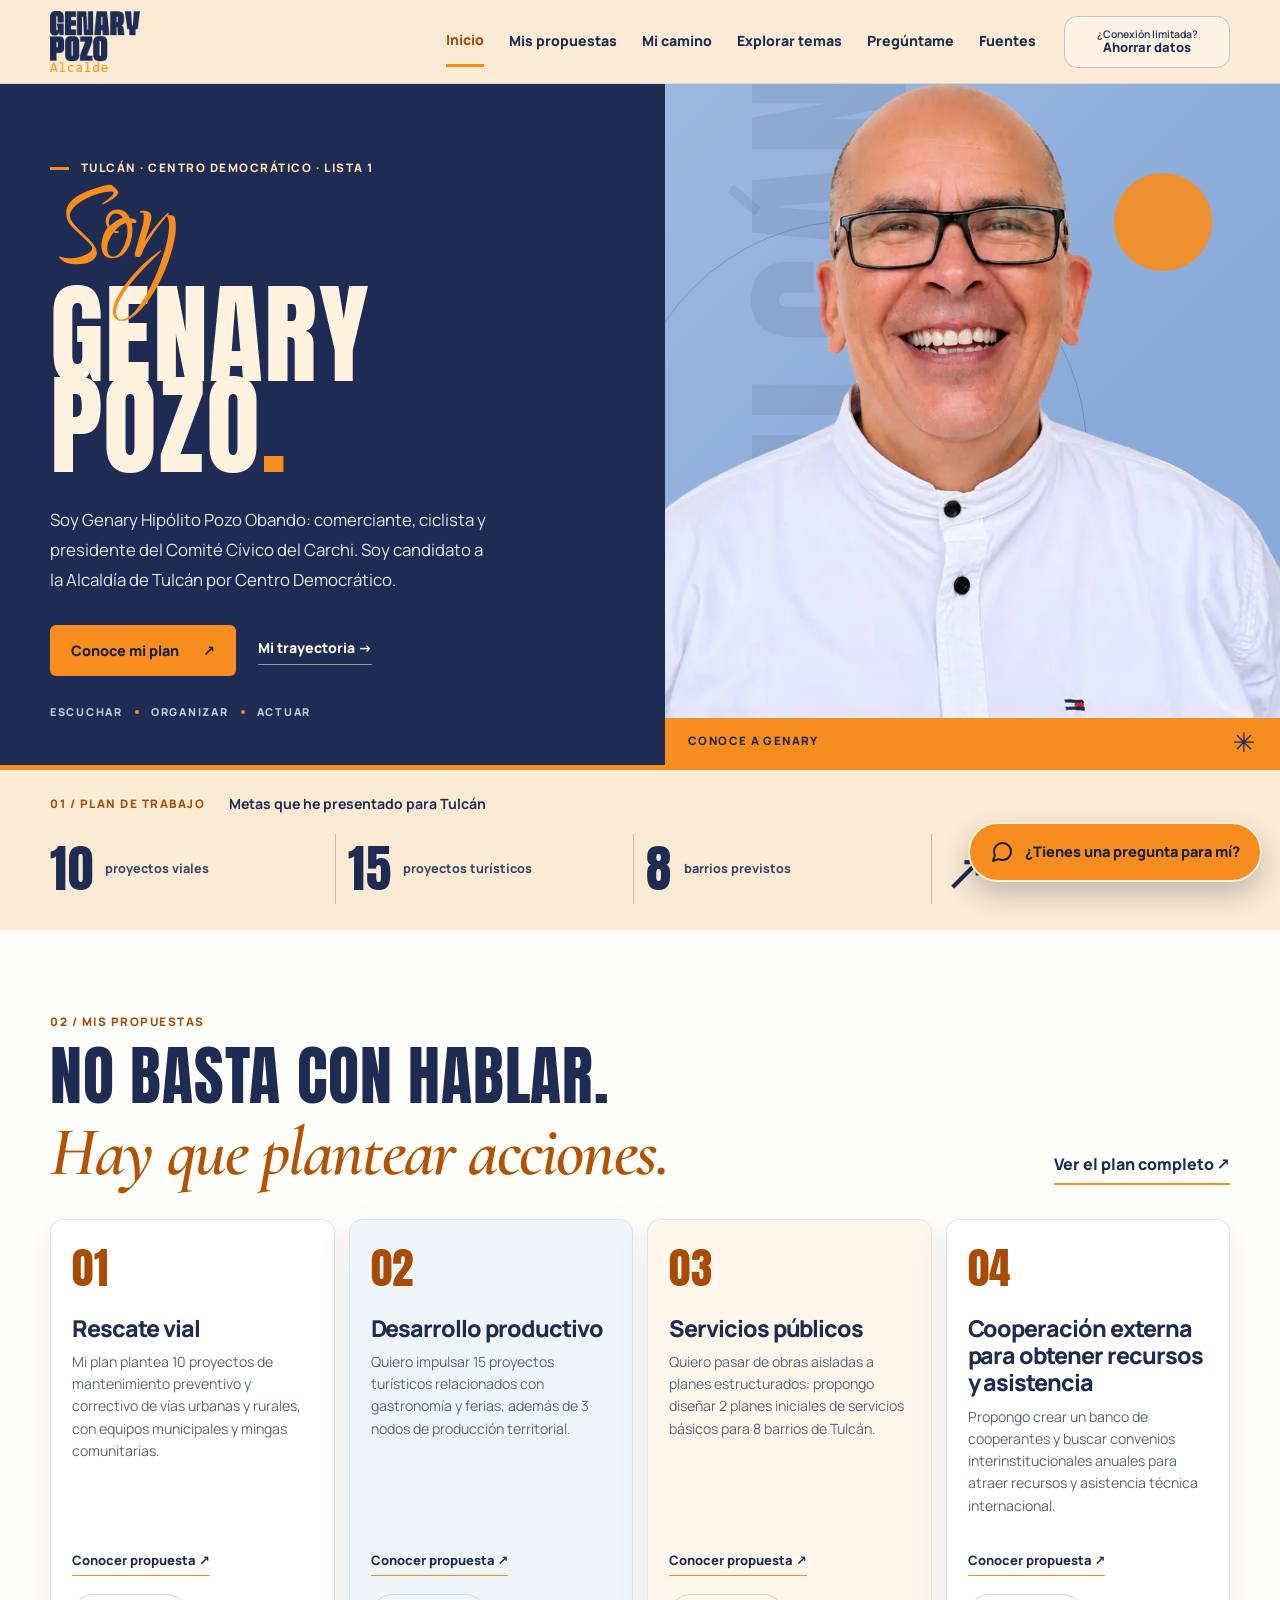
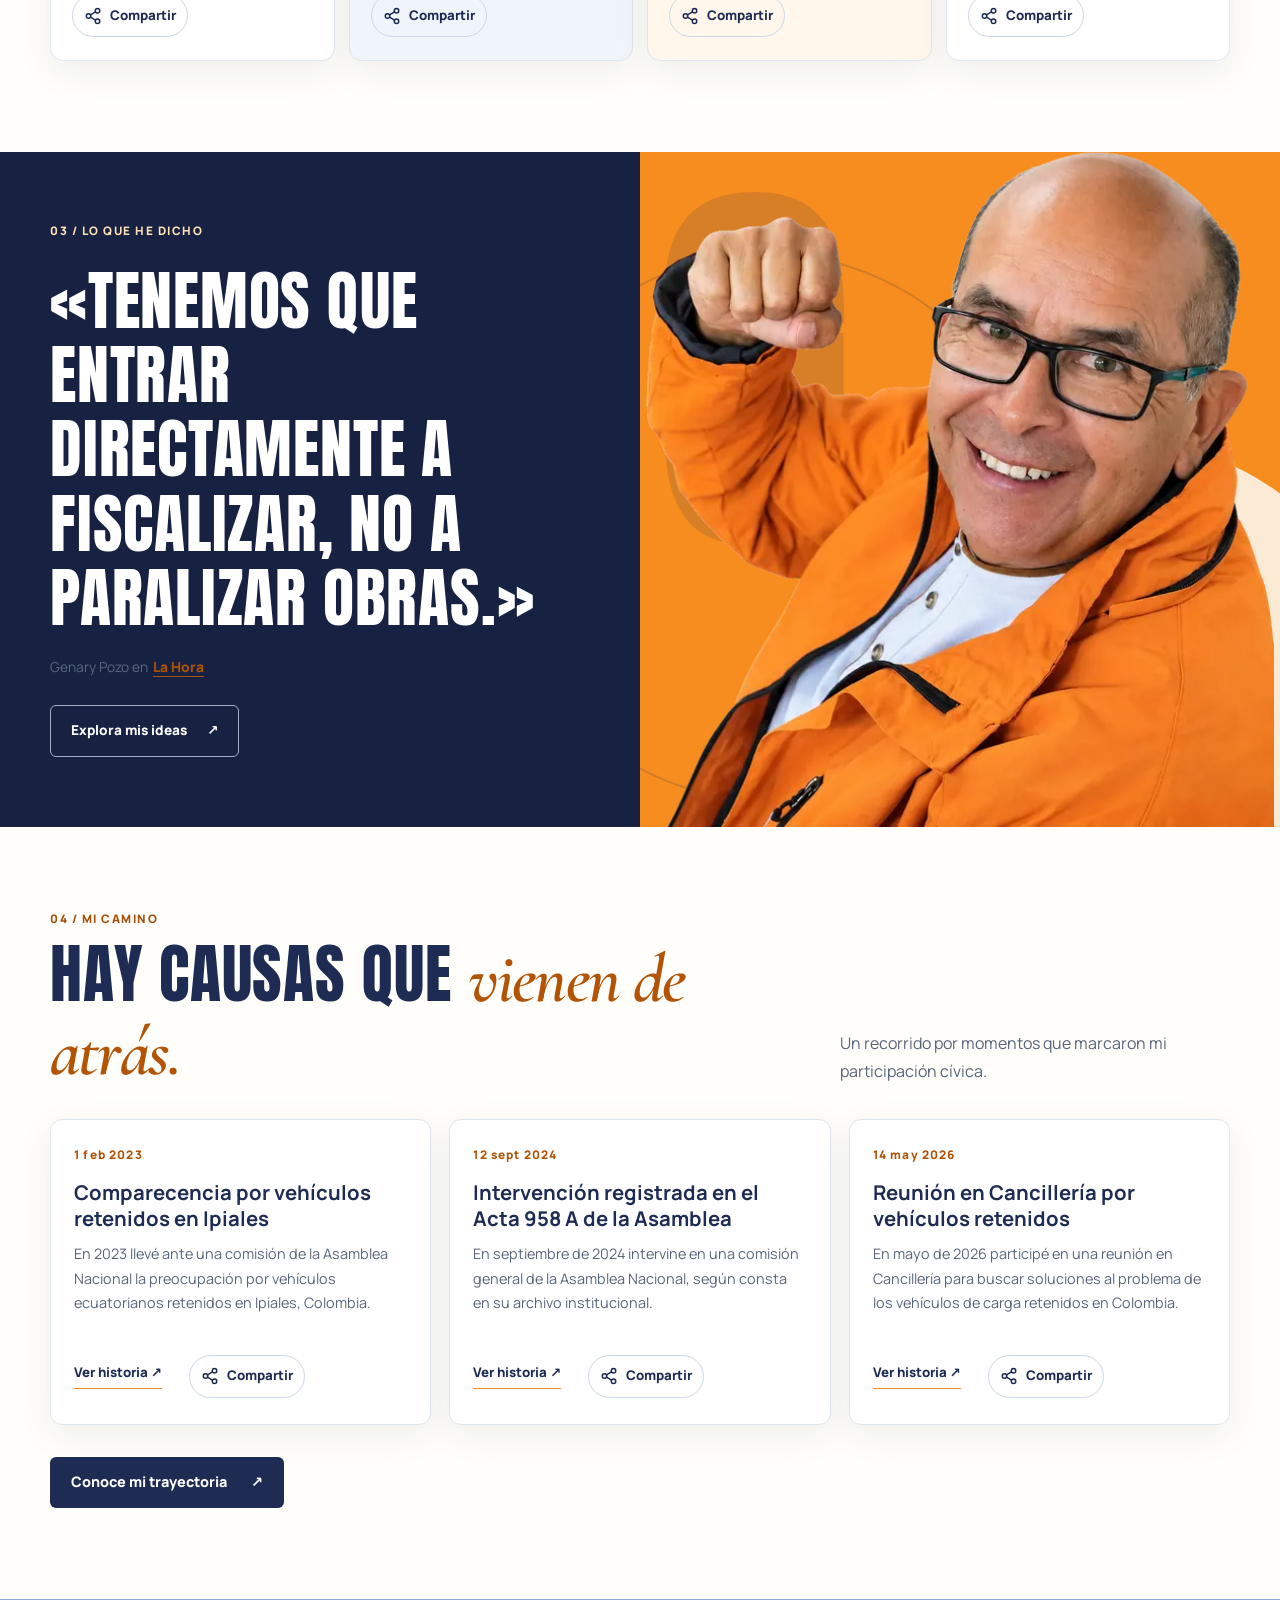
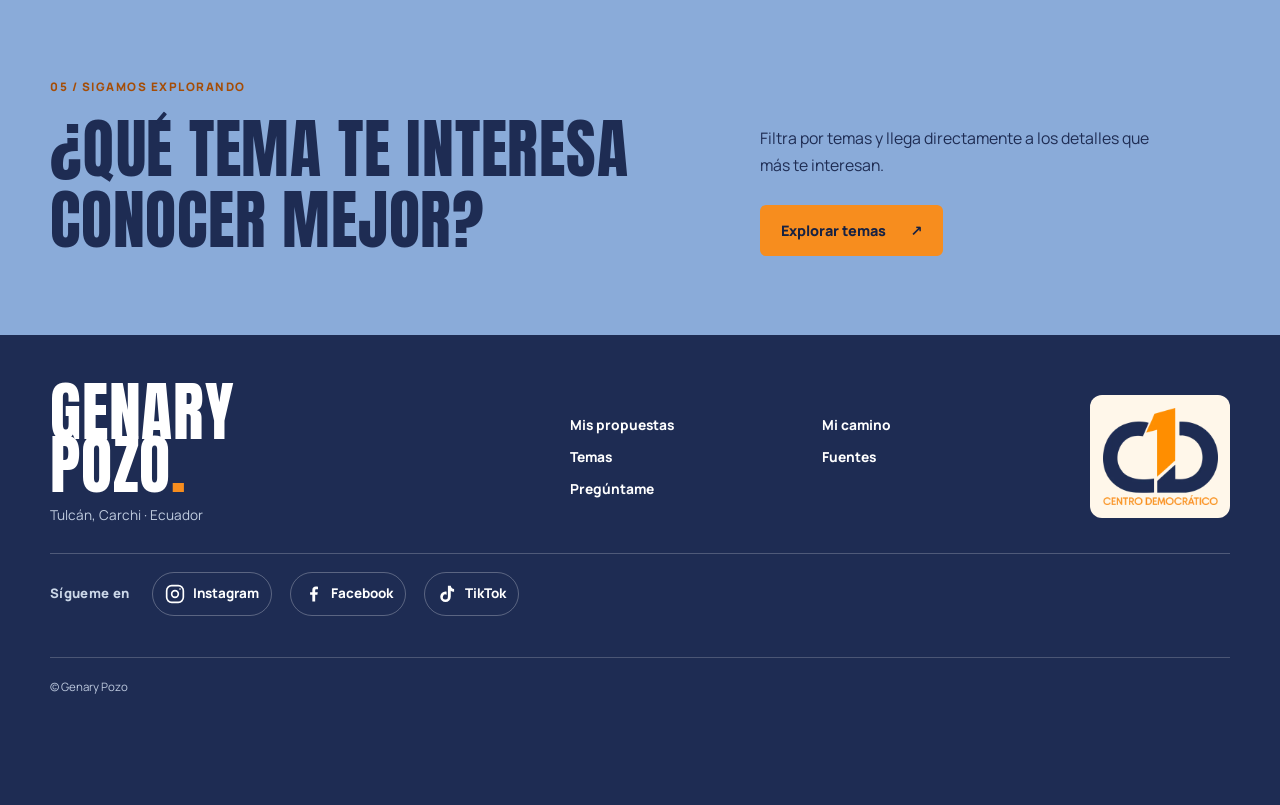
==== index.html @ 5c868f40 "Add files via upload" ====
<!DOCTYPE html>

<html lang="es-EC">
<head>
<meta charset="utf-8"/><meta content="width=device-width,initial-scale=1" name="viewport"/>
<meta content="#1e2c53" name="theme-color"/>
<meta content="Conoce a Genary Pozo: lo que propone para Tulcán, su trayectoria cívica y las fuentes de sus planteamientos." name="description"/>
<meta content="website" property="og:type"/><meta content="Genary Pozo | Tulcán" property="og:title"/><meta content="Conoce mis propuestas, mi camino y las causas que he defendido." property="og:description"/><meta content="assets/genary-hero.webp" property="og:image"/>
<link href="assets/favicon.png" rel="icon" type="image/png"/><link as="image" href="assets/genary-hero.webp" rel="preload" type="image/webp"/>
<link href="https://fonts.googleapis.com" rel="preconnect"/><link crossorigin="" href="https://fonts.gstatic.com" rel="preconnect"/>
<link href="https://fonts.googleapis.com/css2?family=Anton&amp;family=Cormorant+Garamond:ital,wght@0,500;0,600;1,500;1,600&amp;family=Manrope:wght@400;500;600;700;800&amp;family=Qwigley&amp;display=swap" rel="stylesheet"/>
<link href="styles.css" rel="stylesheet"/><script defer="" src="app.js"></script><title>Genary Pozo | Tulcán</title>
</head>
<body data-page="inicio">
<a class="skip" href="#contenido">Saltar al contenido</a>
<header class="site-header"><div class="container nav-row">
<a aria-label="Genary Pozo, ir al inicio" class="logo-link" href="index.html"><img alt="Genary Pozo Alcalde" height="66" src="assets/logo-alcalde.webp" width="95"/></a>
<button aria-controls="nav-links" aria-expanded="false" aria-label="Abrir menú" class="nav-toggle" id="nav-toggle" type="button"><span></span><span></span><span></span></button>
<nav aria-label="Menú principal" class="nav-links" id="nav-links"><a aria-current="page" class="active" href="index.html">Inicio</a><a href="propuestas.html">Mis propuestas</a><a href="trayectoria.html">Mi camino</a><a href="explorar.html">Explorar temas</a><a href="preguntas.html">Pregúntame</a><a href="fuentes.html">Fuentes</a></nav>
<div class="data-control"><button aria-pressed="false" class="data-toggle" id="data-toggle" title="Reducir imágenes decorativas" type="button"><span aria-hidden="true" class="data-icon">◉</span><span aria-hidden="true" class="data-hint">¿Conexión limitada?</span><span aria-hidden="true" class="data-label">Ahorrar datos</span></button></div>
</div></header>
<main id="contenido">
<section class="hero"><div class="container hero-layout">
<div class="hero-copy">
<div class="eyebrow light"><span aria-hidden="true" class="mark"></span> TULCÁN · CENTRO DEMOCRÁTICO · LISTA 1</div>
<h1><span class="h1-small">Soy</span><span class="h1-main">GENARY<br/><b>POZO<span class="dot">.</span></b></span></h1>
<p class="hero-intro" id="hero-intro"></p>
<div class="hero-actions"><a class="btn btn-orange" href="propuestas.html">Conoce mi plan <span aria-hidden="true">↗</span></a><a class="hero-second" href="trayectoria.html">Mi trayectoria <span aria-hidden="true">→</span></a></div>
<p class="hero-foot">Escuchar <i></i> Organizar <i></i> Actuar</p>
</div>
<div aria-label="Retrato de Genary Pozo" class="hero-art">
<span aria-hidden="true" class="back-word">TULCÁN</span><div aria-hidden="true" class="hero-sun"></div>
<img alt="Genary Pozo, sonriendo con camisa blanca" class="hero-person" fetchpriority="high" height="1130" src="assets/genary-hero.webp" width="820"/>
<div class="hero-art-bottom"><span>CONOCE A GENARY</span><span aria-hidden="true">✳</span></div>
</div>
</div></section>
<section class="numbers" id="metas"><div class="container"><div class="numbers-header"><span class="mini-index">01 / PLAN DE TRABAJO</span><p>Metas que he presentado para Tulcán</p></div><div class="number-list" id="number-list"></div></div></section>
<section class="home-section proposals-preview" id="plan"><div class="container"><div class="section-head"><div><p class="mini-index">02 / MIS PROPUESTAS</p><h2>No basta con hablar.<br/><span>Hay que plantear acciones.</span></h2></div><a class="text-link" href="propuestas.html">Ver el plan completo <span aria-hidden="true">↗</span></a></div><div class="featured-grid" id="featured-plan"></div></div></section>
<section class="quote-band"><div class="container quote-grid"><div><p class="mini-index light-index">03 / LO QUE HE DICHO</p><blockquote id="home-quote"> </blockquote><div class="source-compact" id="home-quote-source"></div><a class="outline-link" href="explorar.html">Explora mis ideas <span aria-hidden="true">↗</span></a></div><div class="quote-visual"><div class="quote-portrait"><img alt="Genary Pozo con chaqueta naranja" class="optional-img" data-src="assets/genary-cercano.webp" height="666" loading="lazy" width="620"/></div>
<div aria-hidden="true" class="profile-design quote-design">
<div class="profile-design-orbit"></div>
<p class="profile-design-kicker">TULCÁN · CARCHI</p>
<strong>GENARY<br/>POZO<span>.</span></strong>
<span class="profile-design-footer">ESCUCHAR · ORGANIZAR · ACTUAR</span>
</div>
<span aria-hidden="true" class="big-g">G.</span></div></div></section>
<section class="home-section road-section" id="mi-camino"><div class="container"><div class="section-head"><div><p class="mini-index">04 / MI CAMINO</p><h2>Hay causas que <span>vienen de atrás.</span></h2></div><p class="section-explainer">Un recorrido por momentos que marcaron mi participación cívica.</p></div><div class="moments" id="home-timeline"></div><a class="btn btn-navy" href="trayectoria.html">Conoce mi trayectoria <span aria-hidden="true">↗</span></a></div></section>
<section class="footer-invite"><div class="container footer-invite-layout"><div><p class="mini-index">05 / SIGAMOS EXPLORANDO</p><h2>¿Qué tema te interesa<br/>conocer mejor?</h2></div><div><p>Filtra por temas y llega directamente a los detalles que más te interesan.</p><a class="btn btn-orange" href="explorar.html">Explorar temas <span aria-hidden="true">↗</span></a></div></div></section>
</main>
<footer class="site-footer"><div class="container footer-main"><div class="footer-brand"><span>GENARY<br/>POZO<span class="dot">.</span></span><p>Tulcán, Carchi · Ecuador</p></div><div class="footer-nav"><a href="propuestas.html">Mis propuestas</a><a href="trayectoria.html">Mi camino</a><a href="explorar.html">Temas</a><a href="fuentes.html">Fuentes</a><a href="preguntas.html">Pregúntame</a></div><div class="footer-party"><img alt="Centro Democrático, lista 1" height="90" loading="lazy" src="assets/logo-centro-democratico.webp" width="115"/></div><div aria-label="Redes sociales de Genary Pozo" class="footer-socials">
<span class="footer-social-label">Sígueme en</span>
<a aria-label="Instagram de Genary Pozo (abre en otra pestaña)" href="https://www.instagram.com/genarypozo/" rel="noopener noreferrer" target="_blank"><svg aria-hidden="true" fill="none" height="20" stroke="currentColor" stroke-linecap="round" stroke-linejoin="round" stroke-width="2" viewbox="0 0 24 24" width="20"><rect height="20" rx="6" width="20" x="2" y="2"></rect><circle cx="12" cy="12" r="4"></circle><circle cx="18" cy="6" fill="currentColor" r="1" stroke="none"></circle></svg><span>Instagram</span></a>
<a aria-label="Facebook de Genary Pozo (abre en otra pestaña)" href="https://www.facebook.com/profile.php?id=100063680343595" rel="noopener noreferrer" target="_blank"><svg aria-hidden="true" fill="currentColor" height="20" viewbox="0 0 24 24" width="20"><path d="M14.6 21v-8h2.7l.4-3.2h-3.1V7.7c0-.9.2-1.5 1.6-1.5H18V3.3C17.7 3.2 16.6 3 15.4 3 12.8 3 11.2 4.5 11.2 7.2v2.6H8.5V13h2.7v8h3.4Z"></path></svg><span>Facebook</span></a>
<a aria-label="TikTok de Genary Pozo (abre en otra pestaña)" href="https://www.tiktok.com/@genarypozobando" rel="noopener noreferrer" target="_blank"><svg aria-hidden="true" fill="currentColor" height="20" viewbox="0 0 24 24" width="20"><path d="M16.5 2c.3 2.3 1.8 3.7 4 3.9v3.5c-1.6 0-3-.4-4-1.3v7.2a6.3 6.3 0 1 1-6.3-6.3c.4 0 .9.1 1.3.2v3.7a3 3 0 1 0 1.6 2.6V2h3.4Z"></path></svg><span>TikTok</span></a>
</div></div><div class="container footer-bottom"><span>© Genary Pozo</span></div></footer>
<noscript><p class="noscript">Activa JavaScript para consultar las propuestas, trayectoria y referencias desde los datos públicos.</p></noscript>
<a aria-label="¿Tienes una pregunta para mí? Ir a Pregúntame" class="ask-float" href="preguntas.html"><svg aria-hidden="true" fill="none" height="24" stroke="currentColor" stroke-linecap="round" stroke-linejoin="round" stroke-width="2" viewbox="0 0 24 24" width="24"><path d="M21 11.5a8.4 8.4 0 0 1-.9 3.8A8.5 8.5 0 0 1 12.5 20a8.4 8.4 0 0 1-3.8-.9L3 21l1.9-5.7a8.4 8.4 0 0 1-.9-3.8A8.5 8.5 0 0 1 12.5 3h.5A8.5 8.5 0 0 1 21 11v.5Z"></path></svg><span>¿Tienes una pregunta para mí?</span></a></body></html>
---- styles.css ----
:root{--navy:#1e2c53;--navy-deep:#172243;--navy-mid:#31436d;--blue:#8aabd9;--orange:#f78d1e;--cream:#fcebd4;--paper:#fffefa;--muted:#586579;--line:#dfe5ee;--focus:#b45a00;--shadow:0 10px 35px rgba(24,37,73,.075);--max:1180px;--display:Impact,'Arial Black','Helvetica Neue',sans-serif;--body:system-ui,-apple-system,BlinkMacSystemFont,'Segoe UI',sans-serif}
*{box-sizing:border-box}html{scroll-behavior:smooth;scroll-padding-top:84px}body{margin:0;background:var(--paper);color:var(--navy);font:400 16px/1.6 var(--body)}img{display:block;max-width:100%}a{color:inherit}button,input,select{font:inherit}button{cursor:pointer}:focus-visible{outline:3px solid var(--orange);outline-offset:3px}[hidden]{display:none!important}.container{width:min(var(--max),calc(100% - 44px));margin:auto}.skip{position:fixed;z-index:99;top:-90px;left:12px;background:white;color:var(--navy);padding:12px 18px;border-radius:10px}.skip:focus{top:10px}.site-header{position:sticky;top:0;z-index:30;background:var(--cream);border-bottom:1px solid rgba(30,44,83,.12)}.nav-row{min-height:83px;display:flex;align-items:center;gap:28px}.logo-link{display:block;flex-shrink:0}.logo-link img{width:90px;height:auto}.nav-links{display:flex;align-items:center;gap:25px;margin-left:auto}.nav-links a{font-size:.88rem;font-weight:800;text-decoration:none;padding:13px 0;transition:color .2s}.nav-links a:hover,.nav-links .active{color:#a44a05}.nav-links .active{border-bottom:3px solid var(--orange)}.data-toggle{border:1px solid #bdc6d4;color:var(--navy);border-radius:26px;background:rgba(255,255,255,.35);white-space:nowrap;padding:11px 14px;font-size:.79rem;font-weight:750}.data-toggle[aria-pressed=true]{background:var(--navy);color:white}.data-icon{font-size:1.1rem;margin-right:2px}.nav-toggle{display:none;border:1px solid #b8c0cf;background:#fff7ec;color:var(--navy);width:46px;height:46px;border-radius:9px;flex-shrink:0;align-items:center;justify-content:center;flex-direction:column;gap:5px}.nav-toggle span{width:21px;height:2px;border-radius:3px;background:var(--navy)}
.eyebrow,.mini-index{font-weight:850;font-size:.73rem;letter-spacing:.13em;text-transform:uppercase;margin:0}.mini-index{color:#a54d06}.light,.light-index{color:#ffe1b6}.mark{display:inline-block;width:19px;height:3px;background:var(--orange);vertical-align:middle;margin-right:8px}.hero{background:var(--navy);color:white;overflow:hidden;border-bottom:5px solid var(--orange)}.hero-layout{display:grid;grid-template-columns:minmax(0,1.05fr) minmax(0,.95fr);gap:0;min-height:612px}.hero-copy{padding:89px 28px 55px 0;display:flex;align-items:flex-start;flex-direction:column}.hero h1{margin:25px 0 18px;line-height:.87;letter-spacing:-.053em}.h1-small{display:block;font:italic 400 clamp(2.3rem,4vw,3.6rem)/1.2 Georgia,serif;letter-spacing:-.055em;margin-bottom:8px}.h1-main{display:block;font:900 clamp(5.4rem,8.2vw,8.2rem)/.83 var(--display);letter-spacing:-.035em;color:#fff3df}.h1-main b{font-weight:900}.dot{color:var(--orange)}.hero-intro{max-width:440px;margin:15px 0 0;color:#e1e8f2;font-size:1.05rem;line-height:1.78}.hero-actions{display:flex;align-items:center;flex-wrap:wrap;gap:22px;margin-top:31px}.btn{min-height:51px;padding:12px 21px;display:inline-flex;align-items:center;justify-content:center;gap:24px;text-decoration:none;font-weight:850;border:0;border-radius:6px;font-size:.9rem;line-height:1.25}.btn-orange{background:var(--orange);color:#172243}.btn-orange:hover{background:#ffab52}.btn-navy{background:var(--navy);color:white}.btn-navy:hover{background:#304471}.hero-second{text-decoration:none;font-weight:800;color:#fff;font-size:.88rem;border-bottom:1px solid rgba(255,255,255,.5);padding-bottom:5px}.hero-second:hover{color:#ffd6a2}.hero-foot{display:flex;align-items:center;gap:12px;margin:auto 0 0;color:#c0cde0;text-transform:uppercase;letter-spacing:.16em;font-size:.68rem;font-weight:800;padding-top:27px}.hero-foot i{width:4px;height:4px;background:var(--orange);border-radius:50%}.hero-art{position:relative;overflow:hidden;min-width:0;background:var(--blue);align-self:stretch;margin-right:calc((min(var(--max),100vw - 44px) - 100vw)/2);max-height:760px}.hero-art:before{content:'';position:absolute;inset:0;background:radial-gradient(circle at 70% 80%,#fcebd4 0 26%,transparent 26.15%),linear-gradient(135deg,rgba(255,255,255,.16),transparent 60%)}.hero-art:after{content:'';position:absolute;left:-40px;top:20%;height:460px;width:460px;border-radius:50%;border:1px solid rgba(30,44,83,.22)}.hero-sun{position:absolute;width:98px;height:98px;border-radius:50%;background:var(--orange);right:11%;top:13%;opacity:.9}.back-word{position:absolute;z-index:1;font:900 clamp(8rem,14vw,14rem)/.9 var(--display);letter-spacing:-.08em;color:rgba(30,44,83,.09);top:36%;left:1%;transform:rotate(-90deg);transform-origin:30% 50%}.hero-person{position:absolute;z-index:2;width:100%;height:auto;max-width:none;top:0;left:0;right:0;object-fit:contain;object-position:top center}.hero-art-bottom{position:absolute;z-index:3;bottom:0;left:0;right:0;background:var(--orange);height:47px;display:flex;align-items:center;justify-content:space-between;color:var(--navy);padding:0 23px;font-size:.72rem;letter-spacing:.12em;font-weight:850}.hero-art-bottom span:last-child{font-size:1.7rem}.numbers{padding:23px 0 26px;background:var(--cream)}.numbers-header{display:flex;align-items:center;gap:24px;margin-bottom:19px}.numbers-header p{margin:0;font-weight:700;font-size:.88rem}.number-list{display:grid;grid-template-columns:repeat(4,minmax(0,1fr));gap:12px}.number-item{display:flex;align-items:center;gap:12px;border-right:1px solid #c8bbab;padding:5px 14px 5px 0;min-width:0}.number-item:last-child{border-right:0}.number-item strong{display:block;font:900 clamp(2.3rem,4vw,3.5rem)/1 var(--display);color:var(--navy)}.number-item span{font-size:.79rem;line-height:1.3;font-weight:750;color:#344467;max-width:130px}.home-section{padding:83px 0 91px}.section-head{display:flex;align-items:end;justify-content:space-between;gap:24px;margin-bottom:34px}.section-head h2{margin:10px 0 0;font:900 clamp(2.7rem,5vw,4.2rem)/1.04 var(--display);letter-spacing:-.025em}.section-head h2 > span:not(.ferron-word),.footer-invite h2 > span:not(.ferron-word){color:#b25306}.text-link{font-weight:850;text-decoration:none;border-bottom:2px solid var(--orange);white-space:nowrap;padding-bottom:6px}.text-link:hover{color:#a54d06}.section-explainer{max-width:390px;margin:0;line-height:1.75;color:var(--muted)}.featured-grid{display:grid;grid-template-columns:repeat(4,minmax(0,1fr));gap:14px}.featured-card{display:flex;flex-direction:column;align-items:flex-start;background:white;border:1px solid var(--line);border-radius:13px;padding:23px 21px;min-height:310px;box-shadow:var(--shadow)}.featured-card:nth-child(2){background:#f0f5fc}.featured-card:nth-child(3){background:#fff7eb}.featured-card .number{font:900 2.7rem/1 var(--display);letter-spacing:-.05em;color:var(--orange)}.featured-card h3{font:900 1.45rem/1.18 var(--body);letter-spacing:-.045em;margin:21px 0 9px}.featured-card p{margin:0 0 15px;font-size:.88rem;line-height:1.58;color:var(--muted)}.featured-card a{font-weight:850;text-decoration:none;margin-top:auto;border-bottom:1px solid var(--orange);font-size:.81rem;padding-bottom:4px}.featured-card a:hover{color:#b25306}.quote-band{background:var(--navy-deep);color:white;overflow:hidden}.quote-grid{display:grid;grid-template-columns:1fr 1fr;gap:0;min-height:540px}.quote-grid>div:first-child{padding:70px 48px 70px 0}.quote-band blockquote{font:900 clamp(2.5rem,5vw,4.7rem)/1.06 var(--display);letter-spacing:-.02em;margin:23px 0 21px;max-width:650px}.source-compact{color:#bfcbe0;font-size:.85rem}.source-compact a{color:var(--orange);font-weight:850;text-underline-offset:4px}.outline-link{display:inline-flex;gap:20px;text-decoration:none;border:1px solid #a3afc6;color:white;font-weight:850;padding:14px 20px;margin-top:27px;border-radius:6px;font-size:.85rem}.outline-link:hover{background:#2a3a64}.quote-visual{background:var(--orange);position:relative;margin-right:calc((min(var(--max),100vw - 44px) - 100vw)/2);overflow:hidden;min-height:520px}.quote-portrait{position:absolute;bottom:0;left:0;right:0;height:100%;z-index:2;display:flex;align-items:flex-end;justify-content:center}.quote-portrait img{width:100%;height:auto;max-height:100%;object-fit:contain;object-position:bottom center;position:relative;z-index:2}.big-g{position:absolute;top:-160px;left:-30px;font:900 33rem/1 var(--display);color:#ffc679;opacity:.65;pointer-events:none}.road-section{background:var(--paper)}.moments{display:grid;grid-template-columns:repeat(3,minmax(0,1fr));gap:18px;margin-bottom:32px}.moment{padding:26px 23px;border-radius:12px;border:1px solid var(--line);background:white;box-shadow:var(--shadow);display:flex;flex-direction:column}.moment .date{color:#b05206;font-weight:900;letter-spacing:.1em;font-size:.74rem}.moment h3{font-size:1.27rem;line-height:1.27;margin:16px 0 10px}.moment p{font-size:.9rem;color:var(--muted);line-height:1.7;margin:0 0 20px}.moment a{margin-top:auto;font-size:.83rem;text-decoration:none;font-weight:850;border-bottom:1px solid var(--orange);width:max-content}.footer-invite{background:var(--blue);padding:79px 0}.footer-invite-layout{display:grid;grid-template-columns:1.15fr .85fr;align-items:end;gap:75px}.footer-invite h2{font:900 clamp(2.8rem,5vw,4.1rem)/1.02 var(--display);letter-spacing:-.025em;margin:18px 0 0}.footer-invite-layout>div:last-child p{font-size:.99rem;line-height:1.7;max-width:410px;margin:0 0 26px}.site-footer{background:var(--navy);color:white;padding:51px 0 20px}.footer-main{display:grid;grid-template-columns:1fr 1fr 140px;gap:26px;align-items:center;padding-bottom:35px}.footer-brand>span{font:900 clamp(3rem,5vw,4.8rem)/.84 var(--display);letter-spacing:-.055em;display:block}.footer-brand p{margin:14px 0 0;color:#c1cde0;font-size:.85rem}.footer-nav{display:grid;grid-template-columns:repeat(2,minmax(100px,1fr));gap:10px}.footer-nav a{color:#fff;text-decoration:none;font-weight:750;font-size:.86rem}.footer-nav a:hover{color:var(--orange)}.footer-party img{width:115px;height:auto;object-fit:contain}.footer-bottom{border-top:1px solid rgba(255,255,255,.2);display:flex;justify-content:space-between;gap:25px;padding-top:20px;color:#bdc9de;font-size:.72rem;line-height:1.5}.footer-bottom span:last-child{max-width:500px}.noscript{margin:0;padding:15px;background:var(--cream);text-align:center}
/* Interior */
.page-hero{background:var(--navy);color:white;overflow:hidden}.page-hero-orange{background:linear-gradient(120deg,#243864 0%,var(--navy) 65%,#304b83 100%)}.page-hero-layout{min-height:335px;display:grid;grid-template-columns:1fr 270px;align-items:center;gap:45px;padding:59px 0}.page-hero h1,.path-hero h1{font:900 clamp(3.4rem,6.5vw,6rem)/.98 var(--display);letter-spacing:-.03em;margin:16px 0 16px}.page-hero h1 > em,.path-hero h1 > em{font-style:normal;color:var(--orange)}.page-hero p:not(.mini-index){font-size:1rem;line-height:1.7;max-width:720px;color:#dae5f5;margin:0}.page-hero-ornament{font:900 12rem/.8 var(--display);color:var(--orange);opacity:.8;text-align:center;letter-spacing:-.1em}.page-hero-ornament span{display:block;font:850 .95rem var(--body);letter-spacing:.18em;color:#fff;text-transform:uppercase;margin-top:10px}.page-section{padding:74px 0 85px}.tinted-section{background:#eff3fa}.all-plan{display:grid;grid-template-columns:repeat(2,minmax(0,1fr));gap:20px}.plan-card{border:1px solid var(--line);border-radius:15px;background:#fff;overflow:hidden;box-shadow:var(--shadow)}.plan-card-head{display:flex;align-items:center;justify-content:space-between;gap:15px;padding:23px 25px 13px}.plan-index{font:900 3.5rem/.9 var(--display);color:var(--orange)}.plan-meta{background:var(--cream);border-radius:30px;padding:8px 12px;font-weight:850;font-size:.74rem;line-height:1.2}.plan-card-body{padding:0 25px 23px}.plan-card h3{font-size:1.53rem;line-height:1.22;letter-spacing:-.025em;margin:5px 0 11px}.plan-card p{margin:0 0 20px;line-height:1.7;color:var(--muted)}.plan-card a,.small-card a{font-weight:850;text-decoration:none;border-bottom:1px solid var(--orange);padding-bottom:4px;font-size:.87rem}.principles-grid{display:grid;grid-template-columns:repeat(3,minmax(0,1fr));gap:16px}.principle-card{background:white;border:1px solid var(--line);padding:27px;border-radius:15px}.principle-card .squiggle{display:grid;place-items:center;width:40px;height:40px;border:2px solid var(--orange);border-radius:50%;color:#a84d06;font-size:1.2rem}.principle-card h3{font-size:1.3rem;line-height:1.2;margin:19px 0 10px}.principle-card p{margin:0;color:var(--muted);line-height:1.7;font-size:.92rem}.more-cards{display:grid;grid-template-columns:repeat(3,minmax(0,1fr));gap:16px}.small-card{padding:24px;border-radius:13px;border:1px solid var(--line);background:white;display:flex;flex-direction:column;gap:13px}.small-card h3{font-size:1.3rem;line-height:1.25;margin:0}.small-card p{margin:0 0 6px;color:var(--muted);font-size:.9rem;line-height:1.7}.small-card a{margin-top:auto;align-self:flex-start}.original-section{background:var(--cream)}.original-layout{display:grid;grid-template-columns:1fr 300px;align-items:center;gap:80px}.original-layout h2{font:900 clamp(2.8rem,5vw,4rem)/1.03 var(--display);letter-spacing:-.025em;margin:14px 0}.original-layout h2 span{color:#b25306}.original-layout p:not(.mini-index){max-width:520px;color:#324164;margin:0 0 24px;line-height:1.75}.poster-preview{width:100%;height:auto;max-height:490px;object-fit:contain;object-position:top;border-radius:8px;box-shadow:0 10px 30px rgba(30,44,83,.22);background:#fff}.path-hero{background:var(--navy);color:white;overflow:hidden}.path-hero-grid{display:grid;grid-template-columns:1.1fr .9fr;gap:50px;align-items:center;min-height:500px}.path-hero h1{font-size:clamp(3.3rem,6.1vw,5.7rem)}.path-hero p:not(.mini-index){color:#dce4f2;max-width:490px;line-height:1.8}.profile-photo-box{background:#f3f6fa;align-self:stretch;position:relative;display:flex;align-items:end;justify-content:center;overflow:hidden}.profile-photo-box img{width:100%;height:auto;max-height:500px;object-fit:contain;object-position:center bottom}.full-timeline{position:relative;display:grid;gap:16px;padding-left:32px}.full-timeline:before{content:'';position:absolute;left:8px;top:20px;bottom:20px;background:var(--blue);width:3px}.timeline-card{position:relative;padding:23px 26px;background:white;border:1px solid var(--line);border-radius:14px;box-shadow:var(--shadow)}.timeline-card:before{content:'';position:absolute;left:-31px;top:28px;height:13px;width:13px;background:var(--orange);border:3px solid white;box-shadow:0 0 0 2px var(--orange);border-radius:50%}.timeline-card time{color:#a34a04;font-weight:900;font-size:.78rem;text-transform:uppercase;letter-spacing:.1em}.timeline-card h3{font-size:1.3rem;margin:9px 0}.timeline-card p{color:var(--muted);line-height:1.75;margin:0 0 12px}.timeline-card a{font-weight:850;font-size:.87rem;text-decoration:none;border-bottom:1px solid var(--orange)}.cause-grid{display:grid;grid-template-columns:repeat(3,minmax(0,1fr));gap:16px}.cause-card{background:white;border:1px solid var(--line);border-radius:14px;padding:24px}.cause-card h3{margin:0 0 12px;font-size:1.3rem}.cause-card p{margin:0 0 18px;color:var(--muted);font-size:.9rem;line-height:1.7}.cause-card a{font-size:.85rem;font-weight:850;text-decoration:none;border-bottom:1px solid var(--orange)}.filter-panel{padding:24px;background:#fff;border:1px solid var(--line);box-shadow:var(--shadow);display:grid;grid-template-columns:1fr 225px;gap:21px;border-radius:15px}.search-label,.kind-label{display:grid;gap:7px}.search-label span,.kind-label span,.topic-block>span{font-weight:850;font-size:.8rem;letter-spacing:.06em}.search-label input,.kind-label select{width:100%;min-height:51px;border:1px solid #b8c3d4;border-radius:8px;background:#fbfdff;color:var(--navy);padding:10px 14px}.topic-block{grid-column:1/-1}.chips{display:flex;gap:8px;flex-wrap:wrap;margin-top:11px}.chip{padding:9px 13px;background:#eff3fa;color:var(--navy);border:1px solid #dbe4f0;border-radius:30px;font-weight:800;font-size:.78rem}.chip[aria-pressed=true]{background:var(--navy);color:white;border-color:var(--navy)}.results-info{font-weight:800;color:#596982;font-size:.84rem;margin:26px 0 16px}.explore-results{display:grid;grid-template-columns:repeat(3,minmax(0,1fr));gap:16px}.result-card{background:#fff;border-radius:14px;border:1px solid var(--line);padding:22px;box-shadow:var(--shadow);display:flex;flex-direction:column}.pill{display:inline-block;background:#fff0d9;color:#8c4409;border-radius:30px;padding:4px 10px;font-weight:850;font-size:.72rem}.result-card h2{font-size:1.24rem;line-height:1.27;margin:15px 0 10px}.result-card p{color:var(--muted);font-size:.89rem;line-height:1.7;margin:0 0 20px}.result-card a{align-self:flex-start;margin-top:auto;text-decoration:none;font-weight:850;border-bottom:1px solid var(--orange);font-size:.87rem}.detail-shell{padding:32px 0 80px;max-width:930px}.breadcrumbs{display:flex;flex-wrap:wrap;gap:10px;font-size:.82rem;font-weight:800;margin-bottom:27px;color:#536279}.breadcrumbs a:hover{color:#ad550e}.detail-card{background:#fff;border:1px solid var(--line);border-radius:18px;overflow:hidden;box-shadow:var(--shadow)}.detail-cover{background:var(--navy);color:white;padding:50px 48px}.detail-cover h1{font:900 clamp(2.9rem,5.8vw,5rem)/1.03 var(--display);margin:16px 0}.detail-cover p{max-width:690px;color:#edf2fc;line-height:1.75;font-size:1.04rem;margin:0}.detail-body{padding:42px 48px}.detail-body .section-label{margin:0 0 20px;font-size:.76rem;letter-spacing:.14em;text-transform:uppercase;font-weight:850;color:#94500d}.detail-block{margin:0 0 22px;font-size:1.01rem;line-height:1.85;color:#334260}.detail-list{padding-left:24px}.detail-quote{border-left:5px solid var(--orange);padding:18px 20px;margin:26px 0;background:#fdf2e5;border-radius:0 9px 9px 0;color:var(--navy);font-size:1.38rem;font-weight:850;line-height:1.5}.detail-quote cite{display:block;margin-top:13px;font-size:.79rem;font-style:normal;font-weight:700;color:#5e697b}.detail-image{max-width:470px;border-radius:10px;margin:18px 0 25px;box-shadow:var(--shadow)}.detail-figcaption{font-size:.78rem;color:var(--muted)}.detail-fields{display:grid;grid-template-columns:repeat(2,minmax(0,1fr));gap:14px;margin:32px 0}.detail-field{padding:18px;background:#f4f6fb;border-radius:9px}.detail-field strong{display:block;color:var(--navy);font-size:.85rem;margin-bottom:7px}.detail-field p{margin:0;color:#485a77;font-size:.91rem;line-height:1.7}.detail-field ul{margin:0;padding-left:22px;color:#485a77}.detail-sources{border-top:1px solid var(--line);padding-top:22px;margin-top:24px}.detail-sources h2{font-size:1.05rem;margin:0 0 14px}.source-line{display:flex;gap:5px;align-items:baseline;flex-wrap:wrap;font-size:.86rem;margin-top:11px;color:#59677e}.source-line a{color:#ac5200;font-weight:850;text-underline-offset:4px}.detail-attribute{font-size:.75rem;color:#6b778a;margin-top:25px}.related{padding-top:30px}.related h2{font-size:1.2rem}.related-links{display:grid;gap:10px}.related-links a{background:#fff;border:1px solid var(--line);border-radius:9px;padding:12px 16px;text-decoration:none;font-weight:850}.related-links a:hover{background:var(--cream)}.sources-grid{display:grid;grid-template-columns:repeat(2,minmax(0,1fr));gap:16px}.source-card{background:#fff;border:1px solid var(--line);border-radius:13px;padding:25px;box-shadow:var(--shadow)}.source-card h2{font-size:1.28rem;line-height:1.2;margin:11px 0}.source-card p{line-height:1.75;font-size:.9rem;color:var(--muted);margin:0 0 18px}.source-card a{color:#995001;font-weight:850;text-underline-offset:4px}.source-explanation{padding:24px 28px;margin-top:25px;border-left:5px solid var(--orange);background:#fff7e9;border-radius:0 10px 10px 0}.source-explanation h3{margin:0 0 8px}.source-explanation p{margin:0;line-height:1.75;font-size:.92rem;color:#485771}.loading-card,.empty{padding:27px;border:1px dashed var(--blue);border-radius:11px;color:var(--muted);background:#fff}
body[data-save=on] .optional-img{display:none}body[data-save=on] .quote-visual:after{content:'GENARY POZO';position:absolute;top:40%;left:15%;font:900 4rem var(--display);color:rgba(30,44,83,.4)}body[data-save=on] .profile-photo-box{min-height:210px}
@media(max-width:1150px){.nav-row{gap:15px}.nav-links{gap:16px}.nav-links a{font-size:.8rem}.hero-layout{min-height:570px}.hero-copy{padding-top:67px}.h1-main{font-size:clamp(5rem,8vw,7rem)}.hero-art{max-height:650px}.number-list{grid-template-columns:repeat(2,1fr)}.number-item:nth-child(2){border-right:0}.number-item:nth-child(1),.number-item:nth-child(2){border-bottom:1px solid #c8bbab;padding-bottom:13px}.featured-grid{grid-template-columns:repeat(2,minmax(0,1fr))}}
@media(max-width:850px){.nav-toggle{display:flex;margin-left:auto}.nav-links{display:none;position:absolute;top:calc(100% - 1px);left:0;right:0;background:var(--cream);border-top:1px solid #cdd2dc;padding:16px 24px 22px;box-shadow:0 15px 20px rgba(30,44,83,.15);flex-direction:column;align-items:flex-start;gap:8px}.nav-links.open{display:flex}.nav-links a{font-size:1rem;padding:8px 0}.nav-links .active{border-bottom:2px solid var(--orange)}.data-toggle{padding:10px}.data-label{display:none}.hero-layout{grid-template-columns:1fr}.hero-copy{padding:58px 0 34px}.hero h1{margin-top:18px}.h1-main{font-size:clamp(5rem,14vw,7.8rem)}.hero-art{height:560px;max-height:560px;margin:0 calc((min(var(--max),100vw - 44px) - 100vw)/2)}.hero-person{width:min(100%,620px);left:50%;right:auto;transform:translateX(-50%)}.quote-grid{grid-template-columns:1fr}.quote-grid>div:first-child{padding:60px 0}.quote-visual{min-height:470px;margin:0 calc((min(var(--max),100vw - 44px) - 100vw)/2)}.quote-portrait img{width:min(100%,650px)}.section-head{flex-direction:column;align-items:flex-start}.moments{grid-template-columns:1fr}.footer-invite-layout{grid-template-columns:1fr;gap:20px}.page-hero-layout{grid-template-columns:1fr;gap:0}.page-hero-ornament{display:none}.path-hero-grid{grid-template-columns:1fr;gap:18px;padding-top:55px}.profile-photo-box{max-height:390px;align-self:initial}.profile-photo-box img{width:70%;max-height:none}.original-layout{grid-template-columns:1fr 235px;gap:30px}.explore-results{grid-template-columns:repeat(2,minmax(0,1fr))}}
@media(max-width:600px){.container{width:calc(100% - 30px)}.nav-row{min-height:72px;gap:12px}.logo-link img{width:76px}.hero-copy{padding:52px 0 33px}.hero-intro{font-size:.98rem}.h1-main{font-size:clamp(4.8rem,15.5vw,6.7rem)}.eyebrow{font-size:.64rem}.hero-art{height:435px;max-height:435px;margin-left:-15px;margin-right:-15px}.hero-person{width:100%;max-width:475px}.hero-sun{right:10%;top:10%;width:70px;height:70px}.numbers-header{display:block}.numbers-header p{margin:6px 0}.number-list{grid-template-columns:repeat(2,minmax(0,1fr));gap:7px}.number-item{flex-direction:column;align-items:flex-start;gap:3px;padding:9px 8px 10px 0}.number-item strong{font-size:2.9rem}.number-item span{font-size:.75rem}.home-section,.page-section{padding:63px 0}.section-head h2{font-size:clamp(2.4rem,10vw,3.4rem)}.featured-grid,.all-plan,.principles-grid,.more-cards,.cause-grid,.sources-grid,.explore-results{grid-template-columns:1fr}.featured-card{min-height:0;padding:21px}.quote-band blockquote{font-size:clamp(2.4rem,10vw,3.9rem)}.quote-visual{height:365px;min-height:365px;margin-left:-15px;margin-right:-15px}.footer-invite{padding:62px 0}.footer-main{grid-template-columns:1fr 130px;gap:28px}.footer-nav{grid-column:1/-1;grid-row:2}.footer-brand>span{font-size:3.8rem}.footer-party img{width:85px}.footer-bottom{flex-direction:column;gap:6px}.page-hero-layout{min-height:0;padding:52px 0}.page-hero h1,.path-hero h1{font-size:clamp(3.15rem,13vw,5rem)}.path-hero-grid{padding-top:48px}.profile-photo-box{max-height:330px}.profile-photo-box img{width:82%}.original-layout{grid-template-columns:1fr;gap:25px}.original-layout .poster-preview{max-width:275px}.filter-panel{grid-template-columns:1fr;padding:18px}.topic-block{grid-column:auto}.detail-shell{padding-top:20px}.detail-cover{padding:36px 24px}.detail-body{padding:27px 23px}.detail-fields{grid-template-columns:1fr}.detail-quote{font-size:1.2rem}}
@media(prefers-reduced-motion:reduce){html{scroll-behavior:auto}*,*:before,*:after{animation-duration:.01ms!important;transition-duration:.01ms!important}}
.footer-party{background:#fff7ea;border-radius:12px;padding:13px 9px;display:flex;justify-content:center;align-items:center}.footer-party img{width:115px;height:auto}
@media(max-width:600px){.footer-main{grid-template-columns:minmax(0,1fr) 100px;gap:18px}.footer-brand>span{font-size:clamp(2.7rem,13vw,3.35rem)}.footer-party{padding:8px}.footer-party img{width:84px}}
@media(max-width:360px){.h1-main{font-size:4.3rem}.hero-art{height:380px}.number-item strong{font-size:2.5rem}}

/* Contraste mejorado en cifras y rótulos de lectura. */
.featured-card .number,.plan-index{color:#a84b04}

/* Ajustes de composición y legibilidad de titulares */
.h1-main {
  letter-spacing: .008em;
  line-height: .9;
}
.hero h1 { letter-spacing: .008em; line-height: .95; }
.section-head h2,
.footer-invite h2,
.quote-band blockquote,
.page-hero h1,
.path-hero h1,
.detail-cover h1,
.footer-brand > span {
  letter-spacing: .012em;
  line-height: 1.1;
  overflow-wrap: normal;
}
.section-head h2 { max-width: 820px; }
.featured-card .number,
.number-item strong,
.plan-index {
  letter-spacing: .035em;
}
.footer-brand > span { line-height: .94; }

.path-hero-grid {
  min-height: 560px;
  gap: clamp(28px, 4.5vw, 60px);
}
.path-hero-grid > div:first-child {
  padding: 76px 0 82px;
  align-self: center;
}
.path-hero .mini-index { margin-bottom: 20px; }
.path-hero h1 { margin: 0 0 24px; }
.path-hero p:not(.mini-index) { margin: 0 0 28px; }
.path-hero .btn { margin-top: 4px; }

.page-hero-layout { padding-top: 73px; padding-bottom: 76px; }
.page-hero h1 { max-width: 900px; }
.detail-cover { padding-top: 57px; padding-bottom: 60px; }
.detail-body { padding-top: 45px; padding-bottom: 52px; }
.detail-body > :last-child { margin-bottom: 0; }
.detail-sources { margin-top: 30px; }
.source-line a { text-underline-offset: 4px; }

@media (max-width: 850px) {
  .path-hero-grid { padding-top: 0; gap: 16px; }
  .path-hero-grid > div:first-child { padding: 65px 0 44px; }
  .path-hero h1 { max-width: 680px; }
  .profile-photo-box { margin-top: 0; }
}
@media (max-width: 600px) {
  .h1-main { font-size: clamp(4.35rem, 14.2vw, 6.2rem); letter-spacing: .006em; }
  .hero h1 { letter-spacing: .005em; }
  .section-head h2,
  .page-hero h1,
  .path-hero h1,
  .detail-cover h1,
  .footer-invite h2 { letter-spacing: .008em; line-height: 1.08; }
  .page-hero-layout { padding: 62px 0 66px; }
  .path-hero-grid > div:first-child { padding: 61px 0 43px; }
  .path-hero h1 { margin: 0 0 20px; }
  .path-hero p:not(.mini-index) { margin-bottom: 27px; }
  .profile-photo-box { max-height: 350px; }
  .detail-cover { padding: 40px 24px 45px; }
  .detail-body { padding: 33px 24px 38px; }
}
@media (max-width: 360px) {
  .h1-main { font-size: 4.05rem; }
  .page-hero h1, .path-hero h1 { font-size: clamp(2.9rem, 12.4vw, 3.5rem); }
  .footer-brand > span { font-size: 2.48rem; letter-spacing: .006em; }
}
.detail-cover h1 { font-size: clamp(2.8rem, 5vw, 4.45rem); max-width: 820px; }
@media(max-width:600px) { .detail-cover h1 { font-size: clamp(2.6rem, 11vw, 3.5rem); } }


/* Sistema tipográfico multiplataforma: fuentes abiertas alojadas por Google Fonts. */
:root {
  --display: 'Anton', Impact, 'Arial Black', sans-serif;
  --body: 'Manrope', system-ui, -apple-system, BlinkMacSystemFont, 'Segoe UI', sans-serif;
  --editorial: 'Cormorant Garamond', Georgia, serif;
  --signature: 'Qwigley', 'Brush Script MT', cursive;
}

/* Titulares contundentes, con espacio real entre los glifos. */
.h1-main {
  font-family: var(--display);
  font-style: normal;
  font-weight: 400;
  font-size: clamp(5.25rem, 8.2vw, 8.25rem);
  line-height: 1;
  letter-spacing: .058em;
}
.h1-main b { font-weight: 400; }
.hero h1 { line-height: 1.08; letter-spacing: .025em; }
.h1-small {
  display: inline-block;
  font-family: var(--signature);
  font-style: normal;
  font-weight: 400;
  font-size: clamp(5.8rem, 8.8vw, 8.3rem);
  line-height: .8;
  color: #fff0d7;
  letter-spacing: .004em;
  margin: 0 0 24px 12px;
  transform: rotate(-5deg);
  transform-origin: left center;
}
.section-head h2,
.footer-invite h2,
.quote-band blockquote,
.page-hero h1,
.path-hero h1,
.detail-cover h1,
.footer-brand > span,
.page-hero-ornament,
.back-word,
.number-item strong,
.featured-card .number,
.plan-index,
.footer-brand > span {
  font-family: var(--display);
  font-weight: 400;
  letter-spacing: .043em;
  line-height: 1.16;
}
.section-head h2 > span:not(.ferron-word),
.page-hero h1 > em,
.path-hero h1 > em {
  font-family: var(--editorial);
  font-weight: 600;
  font-style: italic;
  letter-spacing: -.015em;
  line-height: 1.02;
}
.quote-band blockquote { letter-spacing: .033em; }
.featured-card .number, .plan-index, .number-item strong { letter-spacing: .06em; }
.footer-brand > span { letter-spacing: .05em; line-height: 1.12; }

/* El encabezado de Mi camino tiene aire real por ambos extremos, a cualquier ancho. */
.path-hero-grid {
  grid-template-columns: minmax(0, 1.08fr) minmax(0, .92fr);
  align-items: stretch;
  min-height: 0;
  gap: clamp(38px, 5vw, 72px);
}
.path-hero-grid > div:first-child {
  padding: clamp(110px, 10vw, 158px) 0 clamp(136px, 11vw, 174px);
  min-width: 0;
  align-self: center;
}
.path-hero .mini-index {
  display: inline-flex;
  align-items: center;
  border-left: 4px solid var(--orange);
  padding: 10px 0 10px 16px;
  margin: 0 0 34px;
  letter-spacing: .15em;
}
.path-hero h1 {
  font-size: clamp(3.2rem, 5.8vw, 5.65rem);
  line-height: 1.17;
  margin: 0 0 30px;
  letter-spacing: .032em;
}
.path-hero h1 > em { display: inline; }
.path-hero p:not(.mini-index) {
  max-width: 520px;
  font-size: 1.025rem;
  line-height: 1.95;
  margin: 0 0 34px;
}
.path-hero .btn { min-height: 54px; margin-top: 6px; }

/* Sin fotografía no queda un cuadro vacío: composición geométrica propia. */
.profile-photo-box {
  position: relative;
  isolation: isolate;
  background: #eaf2fd;
  min-height: 660px;
  overflow: hidden;
}
.profile-photo-box:before {
  content: '';
  position: absolute;
  width: min(85%, 430px);
  aspect-ratio: 1;
  border-radius: 50%;
  top: 11%; right: -16%;
  background: radial-gradient(circle, rgba(247,141,30,.23) 0 39%, transparent 39.5%),
              radial-gradient(circle, transparent 0 68%, rgba(30,44,83,.14) 68.4% 69.1%, transparent 69.5%);
  z-index: 0;
}
.profile-photo-box img {
  position: relative;
  z-index: 2;
  width: 100%;
  max-height: none;
  height: 100%;
  object-fit: contain;
  object-position: center bottom;
}
.profile-design { display: none; }
body[data-save='on'] .profile-design {
  position: absolute; inset: 0; z-index: 3;
  display: flex; flex-direction: column; justify-content: space-between;
  padding: clamp(34px, 5vw, 56px) clamp(30px, 4vw, 48px) 38px;
  color: var(--navy);
}
.profile-design-orbit { position: absolute; width: 180px; height: 180px; border: 1px solid rgba(30,44,83,.18); border-radius: 50%; left: -84px; top: 31%; transform: rotate(-18deg); }
.profile-design-kicker { margin: 0; font-size: .85rem; font-weight: 900; letter-spacing: .23em; }
.profile-design strong { font: 400 clamp(4.8rem, 8vw, 8rem)/1.02 var(--display); letter-spacing: .065em; position: relative; }
.profile-design strong span { color: var(--orange); }
.profile-design-footer { letter-spacing: .11em; font-size: .77rem; font-weight: 800; border-top: 2px solid rgba(30,44,83,.22); padding-top: 19px; }

/* Controles: estado claro incluso cuando la etiqueta del botón cambia. */
.data-control { display: flex; align-items: center; gap: 10px; flex-shrink: 0; }
.data-hint { font-size: .72rem; font-weight: 800; color: #475a7b; white-space: nowrap; }
.data-toggle { min-height: 44px; display: inline-flex; align-items: center; justify-content: center; gap: 4px; }
.data-toggle .data-label { display: inline; }
.data-toggle[aria-pressed='true'] + .data-hint { color: var(--navy); }

@media (max-width: 1180px) and (min-width: 851px) {
  .nav-row { gap: 14px; }
  .nav-links { gap: 14px; }
  .data-hint { display: none; }
  .path-hero-grid > div:first-child { padding-top: 118px; padding-bottom: 140px; }
}
@media (max-width: 850px) {
  .path-hero-grid { grid-template-columns: minmax(0,1fr); gap: 0; }
  .path-hero-grid > div:first-child { padding: 100px 12px 116px; }
  .path-hero .mini-index { margin-bottom: 32px; }
  .path-hero h1 { max-width: 720px; }
  .profile-photo-box { min-height: 420px; max-height: 520px; }
  body[data-save='on'] .profile-photo-box { min-height: 400px; }
  .profile-photo-box img { width: 90%; max-height: 520px; }
  .profile-design strong { font-size: clamp(5rem, 12vw, 7.5rem); }
  .data-hint { display: none; }
  .data-toggle { padding: 10px 13px; }
}
@media (max-width: 600px) {
  .nav-row { flex-wrap: wrap; column-gap: 12px; row-gap: 0; padding: 5px 0 9px; }
  .logo-link img { width: 77px; }
  .data-control { width: 100%; order: 3; justify-content: flex-end; padding: 3px 0 0; gap: 11px; }
  .data-hint { display: inline; font-size: .75rem; }
  .data-toggle { min-height: 42px; padding: 8px 12px; font-size: .76rem; }
  .data-toggle .data-label { display: inline; }
  .h1-main { font-size: clamp(4.1rem, 13.5vw, 6.7rem); letter-spacing: .045em; }
  .h1-small { font-size: clamp(5.3rem, 21vw, 7.3rem); margin-left: 10px; margin-bottom: 23px; }
  .path-hero-grid > div:first-child { padding: 92px 5px 112px; }
  .path-hero h1 { font-size: clamp(3.1rem, 11.5vw, 4rem); }
  .path-hero p:not(.mini-index) { line-height: 1.87; }
  .profile-photo-box { min-height: 330px; max-height: 470px; }
  body[data-save='on'] .profile-photo-box { min-height: 340px; }
  .profile-photo-box img { width: min(95%, 510px); }
  .profile-design { padding: 27px 25px; }
  .profile-design strong { font-size: clamp(4.1rem, 15.5vw, 6rem); }
  .profile-design-footer { font-size: .66rem; }
  .hero h1 { line-height: 1.09; }
  .page-hero h1, .detail-cover h1 { letter-spacing: .026em; }
}
@media (max-width: 360px) {
  .data-hint { font-size: .69rem; }
  .data-toggle { font-size: .71rem; padding-inline: 10px; }
  .h1-main { font-size: 3.88rem; letter-spacing: .025em; }
  .path-hero h1 { font-size: 2.95rem; }
}
/* Ajuste de anchura del monograma para que quepa íntegro incluso sin fuentes web. */
.profile-design strong {
  font-size: clamp(3.25rem, 5vw, 5.15rem);
  line-height: 1.12;
  letter-spacing: .027em;
  max-width: 100%;
  overflow-wrap: normal;
}
.profile-design .profile-design-kicker {
  color: #1e2c53;
  font-size: .79rem;
  letter-spacing: .15em;
  line-height: 1.3;
  font-weight: 900;
}
@media (max-width: 850px) {
  .profile-design strong { font-size: clamp(4.25rem, 9vw, 5.5rem); }
}
@media (max-width: 600px) {
  .profile-design strong { font-size: clamp(3.5rem, 14vw, 5rem); }
}
@media (max-width: 360px) {
  .profile-design strong { font-size: 3.4rem; }
}
.path-hero .profile-design .profile-design-kicker { color: #1e2c53; opacity: 1; }

/* Ferron gratuito para los títulos; la fuente debe aportarla quien tenga permiso.
   El editor debe subir la fuente de su licencia a assets/fonts; no se redistribuye. */
@font-face {
  font-family: 'Ferron Campaña';
  src: local('Ferron Extra Expanded'), local('Ferron-ExtraExpanded'),
       url('assets/fonts/Ferron-ExtraExpanded.otf') format('opentype');
  font-style: normal;
  font-weight: 400;
  font-display: swap;
}
:root {
  --ferron: 'Ferron Campaña', 'Anton', Impact, 'Arial Black', sans-serif;
  --display: var(--ferron);
}
/* Espaciado moderado: cercano al logo, sin grandes huecos. */
:is(.h1-main, .section-head h2, .page-hero h1, .path-hero h1,
    .detail-cover h1, .footer-invite h2, .footer-brand > span,
    .quote-band blockquote, .profile-design strong, .plan-index,
    .number-item strong, .featured-card .number) {
  font-family: var(--ferron);
  font-weight: 400;
  font-style: normal;
  letter-spacing: .012em;
}
.h1-main, .h1-main b { font-family: var(--ferron); font-weight: 400; }
.h1-main { line-height: 1.06; letter-spacing: .01em; font-size: clamp(5.35rem, 8.7vw, 8.6rem); }
:is(.section-head h2 > span:not(.ferron-word), .footer-invite h2 > span:not(.ferron-word), .page-hero h1 > em,
    .path-hero h1 > em, .detail-cover h1 > em) {
  font-family: var(--editorial);
  font-weight: 600;
  font-style: italic;
  letter-spacing: -.028em;
  line-height: .98;
}
.section-head h2, .footer-invite h2 { line-height: 1.11; }
:is(.page-hero h1, .path-hero h1, .detail-cover h1) { line-height: 1.12; }
.footer-brand > span { letter-spacing: .012em; line-height: 1.07; }
.profile-design strong { letter-spacing: .012em; line-height: 1.09; }
.h1-small { font-family: var(--signature); font-style: normal; font-weight: 400; }

/* La portada se calcula desde el viewport, no mediante márgenes negativos.
   Foto, panel azul y banda inferior tienen exactamente la misma anchura. */
.hero .hero-layout {
  width: 100%;
  max-width: none;
  margin: 0;
  padding: 0 0 0 max(22px, calc((100vw - var(--max)) / 2));
  display: grid;
  grid-template-columns: minmax(0,1fr) minmax(0,1fr);
  gap: 0;
  min-height: 615px;
}
.hero .hero-layout .hero-copy {
  padding: 75px clamp(24px, 3.4vw, 60px) 44px 0;
  min-width: 0;
}
.hero .hero-layout .hero-art {
  width: 100%;
  min-width: 0;
  min-height: 615px;
  max-height: none;
  height: auto;
  margin: 0;
  align-self: stretch;
  overflow: hidden;
}
.hero .hero-art .hero-person {
  display: block;
  width: 100%;
  max-width: 100%;
  height: auto;
  left: 0;
  right: 0;
  top: 0;
  object-fit: contain;
  object-position: top center;
  transform: none;
}
.hero .hero-art .hero-art-bottom {
  left: 0;
  right: 0;
  bottom: 0;
  width: 100%;
  margin: 0;
  box-sizing: border-box;
}

/* Control compacto: dos líneas DENTRO de un botón de tamaño constante. */
.data-control {
  display: flex;
  flex: 0 0 auto;
  width: 166px;
  margin: 0;
  padding: 0;
}
.data-control .data-toggle {
  display: grid;
  grid-template-columns: 18px minmax(0,1fr);
  grid-template-rows: 14px 18px;
  grid-template-areas: 'icon hint' 'icon label';
  align-items: center;
  column-gap: 5px;
  justify-items: start;
  width: 166px;
  min-width: 166px;
  height: 52px;
  min-height: 52px;
  max-height: 52px;
  padding: 8px 9px;
  border-radius: 13px;
  font-family: var(--body);
  font-weight: 800;
  white-space: nowrap;
  line-height: 1;
  text-align: left;
  font-size: .8rem;
}
.data-control .data-icon {
  grid-area: icon;
  margin: 0;
  font-size: .95rem;
  line-height: 1;
}
.data-control .data-hint {
  grid-area: hint;
  display: block;
  font-size: .62rem;
  line-height: 14px;
  color: inherit;
  opacity: .84;
  font-weight: 700;
  white-space: nowrap;
}
.data-control .data-label {
  grid-area: label;
  display: block;
  font-size: .78rem;
  line-height: 18px;
  color: inherit;
  white-space: nowrap;
}

/* Perfil: se conservan la ilustración de ahorro y la foto íntegra. */
.path-hero-grid {
  display: grid;
  grid-template-columns: minmax(0,1.08fr) minmax(0,.92fr);
  gap: clamp(30px,4vw,56px);
  align-items: center;
  min-height: 0;
}
.path-hero-grid > div:first-child {
  padding: clamp(54px,5.5vw,78px) 0 clamp(62px,5.8vw,84px);
  align-self: center;
}
.path-hero .mini-index { margin-bottom: 23px; }
.path-hero h1 { margin-bottom: 22px; font-size: clamp(3.25rem,5.15vw,4.8rem); }
.path-hero p:not(.mini-index) { font-size: 1.02rem; line-height: 1.77; margin-bottom: 24px; }
.path-hero .btn { margin-top: 1px; }
.profile-photo-box,
body[data-save='on'] .profile-photo-box {
  height: clamp(485px,46.5vw,588px);
  min-height: 0;
  max-height: none;
  align-self: center;
  width: 100%;
  border-radius: 18px;
}
.profile-photo-box img {
  position: absolute;
  inset: auto 0 0;
  width: 100%;
  height: auto;
  max-width: 100%;
  max-height: 100%;
  object-fit: contain;
  object-position: bottom center;
  margin: 0 auto;
}

@media(max-width:850px) {
  .hero .hero-layout {
    grid-template-columns: minmax(0,1fr);
    padding: 0;
    width: 100%;
    min-height: 0;
  }
  .hero .hero-layout .hero-copy {
    padding: 57px max(22px,calc((100vw - var(--max))/2)) 42px;
  }
  .hero .hero-layout .hero-art {
    width: 100%;
    height: 560px;
    min-height: 560px;
    max-height: 560px;
    margin: 0;
  }
  .path-hero-grid { grid-template-columns: minmax(0,1fr); gap: 0; }
  .path-hero-grid > div:first-child { padding: 54px 12px 52px; }
  .path-hero h1 { font-size: clamp(3rem,7.4vw,4.25rem); }
  .profile-photo-box,body[data-save='on'] .profile-photo-box {
    aspect-ratio: 900 / 1015;
    height: auto;
    min-height: 0;
    max-height: none;
    width: min(100%,610px);
    justify-self: center;
    border-radius: 18px 18px 0 0;
  }
  .profile-photo-box img { width: 100%; max-width: 100%; max-height: 100%; }
}
@media(max-width:600px) {
  .container { width: calc(100% - 30px); }
  .nav-row { flex-wrap: nowrap; min-height: 74px; gap: 8px; padding: 8px 0; }
  .logo-link { flex: 0 0 auto; }
  .logo-link img { width: 66px; height: auto; }
  .nav-toggle { order: 3; display: flex; width: 42px; height: 44px; flex-shrink: 0; margin: 0; }
  .data-control { order: 2; width: 156px; flex: 0 0 156px; margin-left: auto; padding: 0; }
  .data-control .data-toggle { width: 156px; min-width: 156px; max-width: 156px; height: 52px; min-height: 52px; max-height: 52px; padding: 8px 7px; }
  .data-control .data-hint { font-size: .59rem; }
  .data-control .data-label { font-size: .75rem; }
  .hero .hero-layout .hero-copy { padding: 49px 15px 37px; }
  .hero .hero-layout .hero-art { height: 435px; min-height: 435px; max-height: 435px; }
  .h1-main { font-size: clamp(5rem,15.3vw,6.7rem); letter-spacing: .01em; line-height: 1.08; }
  .h1-small { font-size: clamp(5.1rem,21vw,7.3rem); }
  .section-head h2, .footer-invite h2 { line-height: 1.15; }
  .path-hero-grid > div:first-child { padding: 46px 5px 50px; }
  .path-hero .mini-index { margin-bottom: 20px; }
  .path-hero h1 { font-size: clamp(2.9rem,10.7vw,3.9rem); }
  .path-hero p:not(.mini-index) { line-height: 1.72; margin-bottom: 23px; }
  .profile-photo-box,body[data-save='on'] .profile-photo-box { aspect-ratio: 900 / 1000; height:auto; min-height:0; }
  .profile-design strong { font-size: clamp(3.25rem,12vw,4.2rem); }
}
@media(max-width:360px) {
  .hero .hero-layout .hero-art { height: 380px; min-height: 380px; max-height: 380px; }
  .h1-main { font-size: 4.65rem; letter-spacing: .006em; }
  .path-hero h1 { font-size: 2.83rem; }
  .profile-design strong { font-size: 3.2rem; }
}


/* Versión 8: ajustes de composición, tipografía y ahorro de datos. */
/* Un mismo lenguaje visual para retratos: azul claro, círculo crema y acento naranja. */
.profile-photo-box,
body[data-save='on'] .profile-photo-box {
  background: var(--blue);
}
.profile-photo-box::before,
body[data-save='on'] .profile-photo-box::before {
  content: '';
  position: absolute;
  z-index: 0;
  inset: auto -18% -26% auto;
  width: 88%;
  height: auto;
  aspect-ratio: 1;
  border-radius: 50%;
  background: var(--cream);
  max-width: none;
  top: auto;
  right: -18%;
}
.profile-photo-box::after {
  content: '';
  position: absolute;
  z-index: 0;
  top: 15%;
  left: -23%;
  width: 85%;
  aspect-ratio: 1;
  border: 2px solid rgba(30, 44, 83, .18);
  border-radius: 50%;
  pointer-events: none;
}
.profile-design { background: transparent; }
.profile-design strong { letter-spacing: .012em; }

/* Dos familias conviven en un mismo título, sin espaciados exagerados. */
:is(.section-head h2 > span:not(.ferron-word), .footer-invite h2 > span:not(.ferron-word),
    .page-hero h1 > em, .path-hero h1 > em, .detail-cover h1 > em) {
  font-family: var(--editorial);
  font-size: 1.08em;
  font-style: italic;
  font-weight: 600;
  letter-spacing: -.026em;
  line-height: .94;
}
/* Qwigley está disponible a través de Google Fonts; el gesto manuscrito es mayor
   y su cola puede solaparse sin crear una línea vacía. */
.h1-small {
  display: block;
  font-family: var(--signature);
  font-weight: 400;
  font-style: normal;
  font-size: clamp(7.2rem, 11vw, 9.5rem);
  line-height: .56;
  letter-spacing: 0;
  margin: 0 0 .04em 6px;
  transform: rotate(-4deg);
  transform-origin: left center;
}
.hero h1 { margin-top: 27px; }
.h1-main { line-height: .99; }

/* El botón no cambia ni de tamaño ni de posición entre estados. */
.data-control .data-toggle {
  position: relative;
  display: flex;
  flex-direction: column;
  align-items: center;
  justify-content: center;
  gap: 1px;
  text-align: center;
  padding: 7px 5px;
  line-height: 1;
}
.data-control .data-icon { display: none; }
.data-control .data-hint,
.data-control .data-label {
  display: block;
  width: 100%;
  justify-self: center;
  align-self: center;
  text-align: center;
  letter-spacing: 0;
  white-space: nowrap;
  line-height: 1.07;
}
.data-control .data-hint { font-size: .65rem; font-weight: 650; opacity: .91; }
.data-control .data-label { font-size: .81rem; font-weight: 850; }

/* Tildes Ferron: la letra base sigue siendo Ferron, el acento se dibuja encima.
   El carácter original permanece en el DOM para tecnologías de asistencia. */
.ferron-accent {
  position: relative;
  display: inline;
  white-space: nowrap;
  vertical-align: baseline;
}
.ferron-accent .ferron-accent-glyph { display: inline; user-select: none; }
.ferron-accent::after {
  content: '';
  position: absolute;
  z-index: 1;
  pointer-events: none;
  color: currentColor;
  background: currentColor;
  width: .22em;
  height: .065em;
  border-radius: .01em;
  top: -.12em;
  left: 54%;
  transform: translateX(-50%) rotate(-50deg);
  transform-origin: center;
}
.ferron-accent.mark-tilde::after {
  content: '˜';
  background: none;
  top: -.37em;
  left: 50%;
  transform: translateX(-50%);
  width: auto;
  height: auto;
  font: 700 .52em/1 var(--body);
}
.ferron-accent.mark-diaeresis::after {
  width: .075em;
  height: .075em;
  top: -.095em;
  left: 34%;
  border-radius: 50%;
  box-shadow: .26em 0 currentColor;
  transform: none;
}
.ferron-accent.mark-grave::after { transform: translateX(-50%) rotate(50deg); }
/* Para copiar/leer, mantenemos el carácter acentuado real. */
.visually-hidden {
  position: absolute!important;
  width: 1px!important;
  height: 1px!important;
  padding: 0!important;
  margin: -1px!important;
  overflow: hidden!important;
  clip: rect(0, 0, 0, 0)!important;
  white-space: nowrap!important;
  border: 0!important;
}
@media(max-width:850px) {
  .h1-small { font-size: clamp(6.4rem, 16vw, 8.4rem); line-height: .56; margin-bottom: .08em; }
}
@media(max-width:600px) {
  .h1-small { font-size: clamp(6.7rem, 23.8vw, 9rem); line-height: .55; margin: 0 0 .035em 3px; }
  .h1-main { line-height: 1.02; }
  .data-control .data-hint { font-size: .61rem; }
  .data-control .data-label { font-size: .78rem; }
  .profile-design strong { font-size: clamp(3.4rem, 12vw, 4.2rem); }
}
@media(max-width:360px) {
  .h1-small { font-size: 6.35rem; }
  .data-control .data-hint { font-size: .6rem; }
  .data-control .data-label { font-size: .76rem; }
}


/* Ajustes visuales v9: mantienen la misma identidad en todas las portadas. */
.h1-small {
  color: var(--orange);
}
/* Ferron condensado verticalmente al ritmo del logotipo de campaña. */
.h1-main {
  line-height: .80;
}
.h1-main b { line-height: inherit; }

/* El panel naranja y Mi camino comparten la misma geometría: círculo crema,
   aro de trazo azul y tipografía institucional. El fondo no cambia al ahorrar. */
.quote-visual {
  position: relative;
  isolation: isolate;
  background: var(--orange);
}
.quote-visual::before,
body[data-save='on'] .quote-visual::before {
  content: '';
  position: absolute;
  z-index: 0;
  pointer-events: none;
  inset: auto -18% -26% auto;
  width: 88%;
  aspect-ratio: 1;
  border-radius: 50%;
  background: var(--cream);
}
.quote-visual::after,
body[data-save='on'] .quote-visual::after {
  content: '';
  position: absolute;
  z-index: 0;
  top: 15%;
  left: -23%;
  width: 85%;
  aspect-ratio: 1;
  border: 2px solid rgba(30,44,83,.18);
  border-radius: 50%;
  pointer-events: none;
  background: none;
}
.quote-visual .big-g {
  z-index: 1;
  color: rgba(30,44,83,.18);
  opacity: .8;
  left: 2%;
  top: 5%;
  font-size: clamp(18rem,30vw,32rem);
}
/* La frase nunca cambia de color por contener una vocal acentuada. */
.ferron-word {
  display: inline-block;
  white-space: nowrap;
  vertical-align: baseline;
}
.ferron-accent {
  display: inline-block;
  vertical-align: baseline;
  position: relative;
  white-space: nowrap;
  line-height: 1;
}
.ferron-accent::after {
  top: -.012em;
  left: 53%;
  width: .20em;
  height: .055em;
}
.ferron-accent.mark-tilde::after { top: -.27em; }
.ferron-accent.mark-diaeresis::after { top: 0; }
@media (max-width: 600px) {
  .h1-main { line-height: .81; }
}


/* Ajuste final de las tres composiciones GENARY/POZO.
   El mismo ritmo tipográfico en portada, pie de página y fondos de ahorro. */
:root { --marca-interlineado: .82; }
.h1-main,
.footer-brand > span,
.profile-design strong {
  font-family: var(--ferron);
  letter-spacing: .01em;
  line-height: var(--marca-interlineado);
}
.h1-main b { line-height: inherit; }

/* En ahorro de datos, ambas fotografías muestran la MISMA composición:
   rótulo, nombre, lema y geometría. Solo varía el color base. */
.quote-visual .quote-design { color: var(--navy); }
.quote-visual .quote-design .profile-design-kicker { color: var(--navy); }
.quote-visual .quote-design strong span { color: var(--navy); }
body[data-save='on'] .quote-visual .big-g { display: none; }
body[data-save='on'] .quote-visual .quote-portrait { visibility: hidden; }

/* El panel naranja tiene la misma jerarquía, márgenes y aros del retrato azul. */
.quote-visual .quote-design .profile-design-orbit { border-color: rgba(30,44,83,.18); }
.quote-visual .quote-design .profile-design-footer { border-color: rgba(30,44,83,.22); }

/* En pantallas estrechas hace falta un poco más de interlineado para evitar
   que las mayúsculas de Ferron lleguen a tocarse. */
@media (max-width: 600px) {
  :root { --marca-interlineado: .95; }
}


/* Genary v11: preguntas, redes y compartir, sin alterar el diseño v10 */
.nav-links a[href="preguntas.html"] { white-space:nowrap; }
.footer-socials { grid-column:1 / -1; display:flex; align-items:center; flex-wrap:wrap; gap:12px 18px; padding:18px 0 6px; border-top:1px solid rgba(255,255,255,.22); }
.footer-social-label { color:#cbd7e8; font-weight:800; font-size:.82rem; letter-spacing:.025em; margin-right:5px; }
.footer-socials a { display:inline-flex; gap:8px; align-items:center; color:#fff; text-decoration:none; min-height:44px; padding:8px 12px; border:1px solid rgba(255,255,255,.27); border-radius:99px; font-weight:750; font-size:.84rem; }
.footer-socials a:hover,.footer-socials a:focus-visible { background:rgba(255,255,255,.12); }
.ask-float { position:fixed; bottom:calc(18px + env(safe-area-inset-bottom)); right:18px; z-index:71; display:flex; align-items:center; justify-content:center; gap:11px; max-width:calc(100vw - 32px); min-height:60px; padding:12px 20px; background:var(--orange); color:var(--navy-deep); font-family:var(--body); font-size:.91rem; font-weight:850; text-decoration:none; border:2px solid #fff1d7; border-radius:99px; box-shadow:0 12px 28px rgba(11,27,62,.24); transition:transform .18s ease,box-shadow .18s ease; }
.ask-float:hover { transform:translateY(-2px);box-shadow:0 16px 34px rgba(11,27,62,.31); }
.ask-float svg { flex:0 0 auto; }
body[data-page="preguntas"] .ask-float { display:none; }
body:not([data-page="preguntas"]) .site-footer { padding-bottom:110px; }
.share-article { display:inline-flex; align-items:center; justify-content:center; gap:8px; border:1px solid #cbd7e6; background:transparent; color:var(--navy); border-radius:999px; padding:10px 14px; font-family:var(--body); font-weight:800; font-size:.83rem; min-height:43px; cursor:pointer; }
.share-article svg { width:18px; height:18px; }
.share-article:hover,.share-article:focus-visible { border-color:var(--orange); background:#fff4e6; }
.share-article.share-prominent { border:1px solid rgba(255,255,255,.58); background:#fff; padding:12px 19px; font-size:.92rem; }
.share-card-actions { display:flex; flex-wrap:wrap; gap:10px; align-items:center; margin-top:15px; }
.share-card-actions .share-article { min-height:40px; padding:7px 11px; }
.detail-share-actions { margin-top:22px; display:flex; flex-wrap:wrap; align-items:center; gap:12px; }
.share-dialog { width:min(460px,calc(100vw - 24px)); border:0; border-radius:22px; background:#fffefa; color:var(--navy); box-shadow:0 28px 75px rgba(11,27,62,.35); padding:26px; max-height:calc(100vh - 26px); }
.share-dialog::backdrop { background:rgba(12,22,44,.6); }
.share-dialog h2 { margin:0 40px 9px 0; font-size:1.55rem; line-height:1.15; }
.share-dialog p { color:var(--muted);font-size:.9rem;line-height:1.6; }
.share-dialog .share-close { position:absolute;right:17px;top:16px;width:40px;height:40px;border:0;background:#eef2f8;border-radius:50%;font-size:1.35rem;cursor:pointer; }
.share-dialog .share-options { display:grid; gap:10px;margin-top:18px; }
.share-dialog .share-options > * { border:1px solid var(--line);background:#fff;border-radius:12px;min-height:50px;display:flex;align-items:center;padding:12px 16px;color:var(--navy);text-decoration:none;font-size:.95rem;font-weight:800;cursor:pointer; }
.share-dialog .share-options > *:hover { background:#fff2e4; }
.share-dialog .share-status { min-height:1.6em; font-size:.84rem; margin-top:12px; color:#19633a; }
.questions-hero { background:var(--navy);color:#fff;overflow:hidden; }
.questions-hero-grid { display:grid; grid-template-columns:minmax(0,1.1fr) minmax(0,.9fr);gap:42px;align-items:center;min-height:440px; }
.questions-hero-grid > div:first-child { padding:70px 0 78px; }
.questions-hero h1 { margin:11px 0 13px; color:#fff; font:400 clamp(4.8rem,9vw,9.2rem)/1.01 var(--ferron, var(--display)); letter-spacing:.012em; }
.questions-hero h1 span { color:var(--orange); }
.questions-lead { color:#e4eafa; font-size:clamp(1rem,1.5vw,1.18rem);line-height:1.76; max-width:590px;margin:0 0 28px; }
.questions-photo-box { position:relative; height:490px; min-height:0; margin-right:0; border-radius:170px 170px 18px 18px; overflow:hidden; }
.questions-photo-box .quote-portrait { position:absolute; inset:0; display:flex; align-items:flex-end; justify-content:center; z-index:2; }
.questions-photo-box .quote-portrait img { width:100%; height:100%; object-fit:contain; object-position:center bottom; }
.questions-photo-box .profile-design { position:absolute; inset:0; z-index:1; }
.questions-photo-box .big-g { position:absolute; z-index:1; right:12px; top:-30px; font:400 16rem/1 var(--ferron,var(--display)); color:rgba(30,44,83,.18); transform:rotate(12deg); }
body[data-save='on'] .questions-photo-box .quote-portrait { visibility:hidden; }
.question-form-section { background:var(--paper);padding:80px 0 86px; }
.questions-section-heading { max-width:780px;margin-bottom:25px; }
.questions-section-heading h2 { margin:11px 0 12px;color:var(--navy);font:400 clamp(3.2rem,5vw,5.6rem)/1.1 var(--ferron,var(--display));letter-spacing:.008em; }
.questions-section-heading h2 em { font:italic 600 1.05em/1 var(--editorial);color:var(--orange); }
.questions-section-heading p:not(.mini-index) { color:var(--muted);line-height:1.78;max-width:660px; }
.questions-form-card { border:1px solid var(--line);border-radius:22px; background:#fff; box-shadow:var(--shadow); padding:clamp(20px,3vw,38px);max-width:940px; }
.questions-form-top { display:flex;justify-content:space-between;gap:14px;align-items:center;border-bottom:1px solid var(--line);margin-bottom:24px;padding-bottom:20px; }
.questions-form-index { color:var(--orange);letter-spacing:.11em;font-weight:900;font-size:.74rem; }
.questions-form-top p { color:var(--navy);font-weight:800;font-size:.95rem;margin:0; }
.question-inactive-title { font-weight:850;color:var(--navy);font-size:1.1rem;margin-bottom:18px; }
.question-preview { display:grid;gap:10px;max-width:690px; }
.question-preview label { color:var(--navy);font-size:.94rem;font-weight:750;margin-top:6px; }
.question-preview input,.question-preview textarea { padding:15px 17px;border:1px solid #d5deeb;border-radius:12px;background:#f8f9fc;color:#64738a;width:100%;min-height:52px; }
.question-preview button { justify-self:start;margin-top:12px; }
.question-preview button:disabled { opacity:.55;cursor:not-allowed; }
.questions-privacy { border-top:1px solid #e9edf3;color:#57657b;font-size:.84rem;line-height:1.74;margin:24px 0 0;padding-top:19px; }
.tally-frame { width:100%;border:0;display:block; min-height:400px; }
.tally-direct { display:inline-flex; align-items:center;gap:8px;color:var(--navy);font-weight:800;text-underline-offset:4px; margin-top:14px; }
.question-saver-message { padding:24px;border:1px solid var(--blue);background:#f1f5fb;border-radius:17px; }
.question-saver-message p {margin-top:0;color:var(--navy);line-height:1.7; }
.questions-answers {background:var(--cream);padding:80px 0 100px; }
.questions-list { display:grid;gap:18px;max-width:1000px; }
.qa-card { background:#fffefa;border:1px solid #dfddcf;border-radius:19px;padding:clamp(22px,3vw,34px); box-shadow:0 9px 28px rgba(15,27,61,.065); }
.qa-meta { display:flex;flex-wrap:wrap;gap:10px;align-items:center;color:#6b7386;font-size:.78rem;font-weight:750;letter-spacing:.035em;margin-bottom:15px; }
.qa-meta .qa-person { color:#ac5704;font-weight:850; }
.qa-card h3 { margin:0 0 14px;color:var(--navy);font-size:clamp(1.25rem,2.2vw,1.7rem);line-height:1.28; }
.qa-summary { color:#4d5b72;line-height:1.75;margin:0; }
.qa-card details { border-top:1px solid var(--line);margin-top:18px;padding-top:16px; }
.qa-card summary { cursor:pointer;font-weight:850;color:var(--navy);font-size:.91rem; }
.qa-answer { padding:15px 0 4px;color:#334461;line-height:1.83; }
.qa-answer > p { margin:0 0 12px; }
.qa-empty { background:#fffdf9;border-radius:20px;padding:30px 34px;border:1px dashed #b9b5a9;max-width:760px; }
.qa-empty h3 {color:var(--navy);margin:0 0 9px;font-size:1.35rem; }
.qa-empty p { color:#52627a;line-height:1.7;margin:0; }
@media(max-width:1100px) and (min-width:851px) { .nav-links { gap:12px; } .nav-links a {font-size:.81rem;} }
@media(max-width:850px) { .questions-hero-grid {grid-template-columns:minmax(0,1fr);gap:0;} .questions-hero-grid > div:first-child {padding:56px 0 43px;} .questions-photo-box {height:420px;max-width:480px;margin:0 auto 30px;width:100%;} }
@media(max-width:600px) { .ask-float {bottom:calc(11px + env(safe-area-inset-bottom));right:10px;min-height:54px;padding:10px 14px;gap:9px;font-size:.8rem;} .ask-float svg{width:21px;height:21px;} .footer-socials{gap:8px;} .footer-socials a{padding:9px 11px;font-size:.78rem;} .footer-socials a svg{width:17px;height:17px;} .questions-hero h1{font-size:clamp(4.2rem,16vw,6.5rem);} .questions-photo-box{height:390px;} .questions-photo-box .big-g{font-size:12rem;top:-18px;right:6px;} .question-form-section,.questions-answers{padding:60px 0 70px;} .questions-section-heading h2{font-size:clamp(2.75rem,12vw,4.4rem);} .questions-form-top{display:block;} .questions-form-top p{margin-top:8px;} }
@media(prefers-reduced-motion:reduce) { .ask-float {transition:none;} }


/* V14 · Acciones alineadas en todas las tarjetas, sin subrayados que invadan
   el botón de compartir. Los enlaces y los botones son hermanos en un flex. */
.share-card-actions {
  display:flex;
  flex-wrap:wrap;
  align-items:center;
  justify-content:flex-start;
  column-gap:clamp(18px,2.2vw,27px);
  row-gap:18px;
  width:100%;
  margin-top:18px;
}
.share-card-actions > .card-detail-link {
  display:inline-flex;
  flex:0 0 auto;
  width:max-content;
  max-width:100%;
  margin:0;
  padding:0 0 5px;
  align-items:center;
  border-bottom:1px solid var(--orange);
  line-height:1.5;
  text-decoration:none;
}
.share-card-actions > .share-article {
  display:inline-flex;
  flex:0 0 auto;
  margin:0;
  min-height:43px;
}
.featured-card > .share-card-actions,
.moment > .share-card-actions,
.result-card > .share-card-actions { margin-top:auto; padding-top:19px; }
@media(max-width:600px) {
  .share-card-actions { column-gap:18px; row-gap:22px; }
  .share-card-actions > .share-article { margin-top:1px; }
}
/* El encabezado del panel fotográfico se lee íntegro dentro de las esquinas;
   la fotografía sigue desapareciendo sin alterar el fondo en ahorro. */
.questions-photo-box { border-radius:18px; }
.questions-photo-box .profile-design { padding-top:clamp(36px,5vw,56px); }
/* La información de privacidad es texto editorial de la página, no un campo
   duplicado ni una ventana que interrumpa el formulario. */
.questions-privacy { margin:28px 0 0; padding:25px 0 0; }
.questions-privacy h3 { margin:0 0 15px; font-family:var(--body); font-size:clamp(1.15rem,2.2vw,1.4rem); line-height:1.35; color:var(--navy); font-weight:850; }
.questions-privacy p { max-width:750px; margin:0 0 12px; font-size:.88rem; line-height:1.7; color:#45556e; }
.questions-privacy p:last-child { margin-bottom:0; }
/* Título de preguntas usa la misma fuente Ferron y la misma restauración
   de acentos que los demás títulos. Solo 'pregunta' conserva cursiva. */
.questions-section-heading h2 .ferron-word,
.questions-section-heading h2 .ferron-accent { color:inherit; font:inherit; }

/* La edición gratuita de Ferron contiene únicamente mayúsculas: envolver
   TODAS las palabras asegura que ninguna vocal se dibuje con otro alfabeto. */
.ferron-word { text-transform:uppercase; }
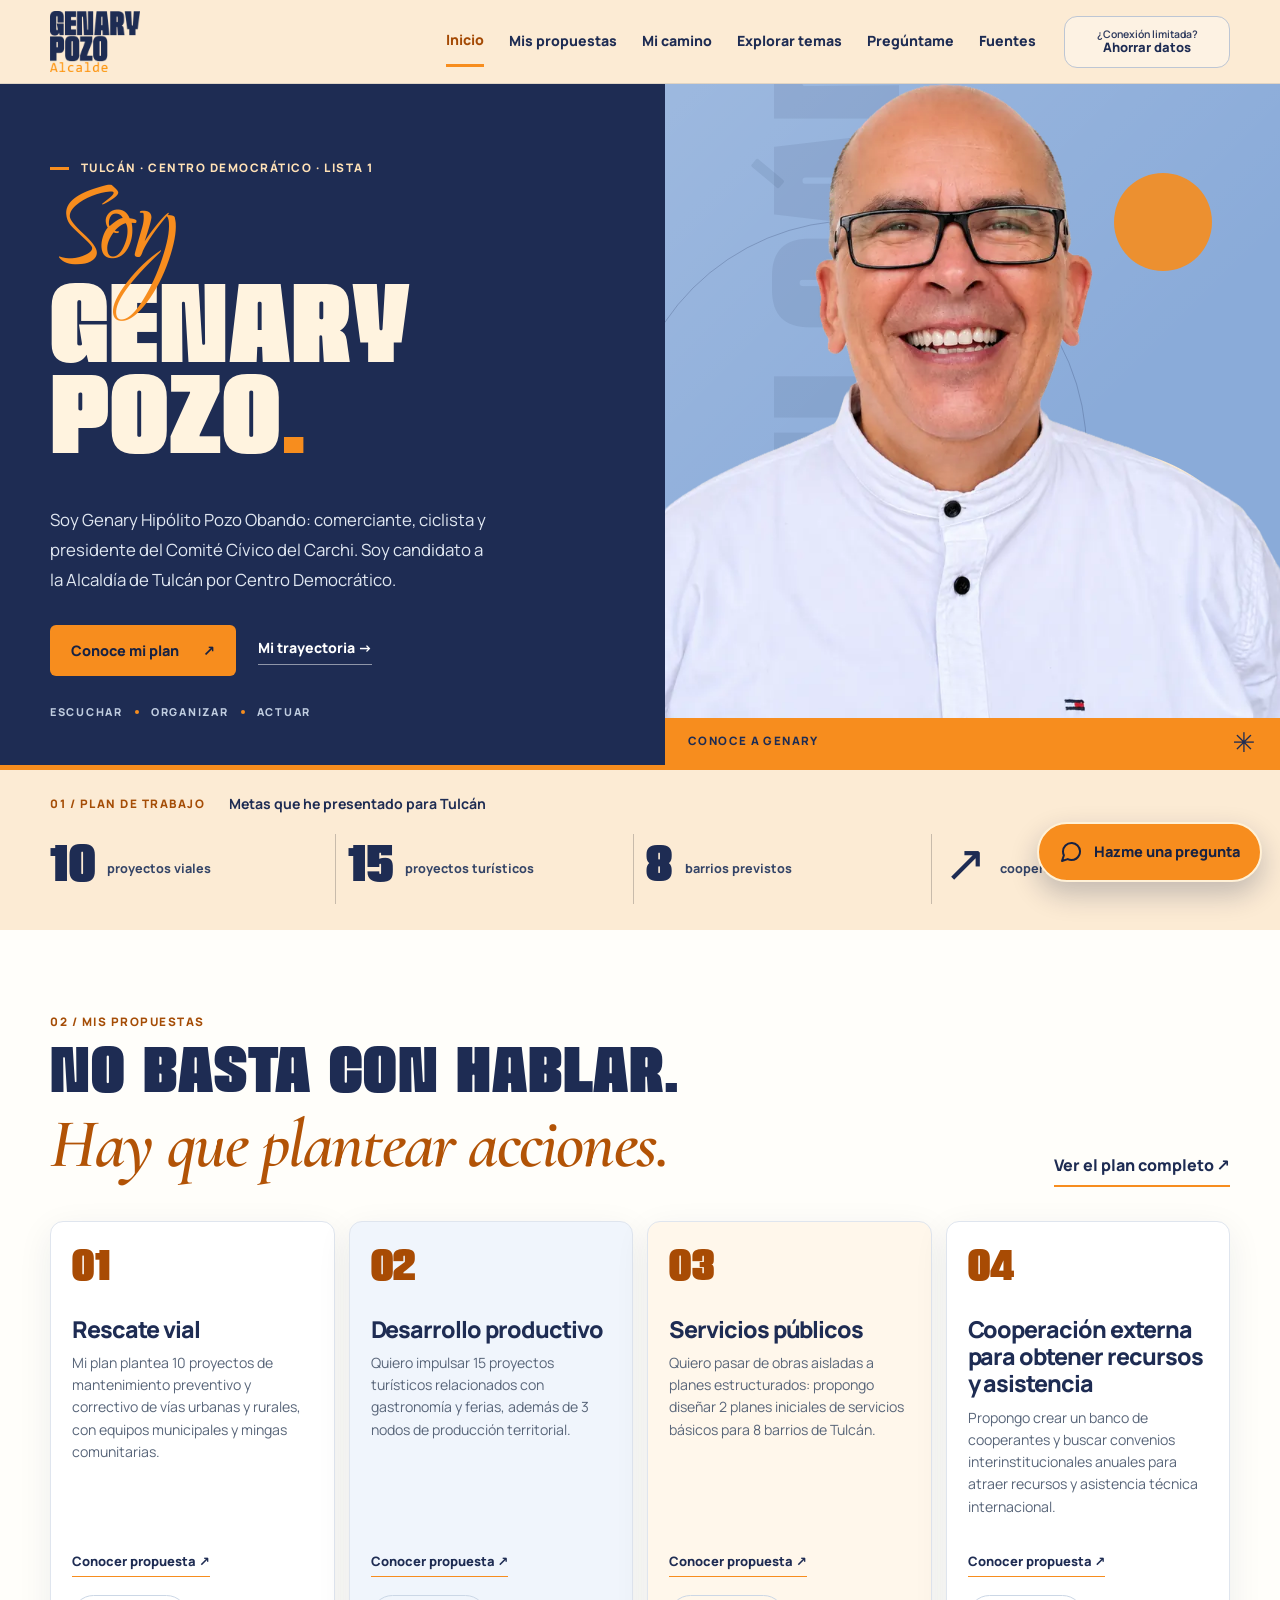
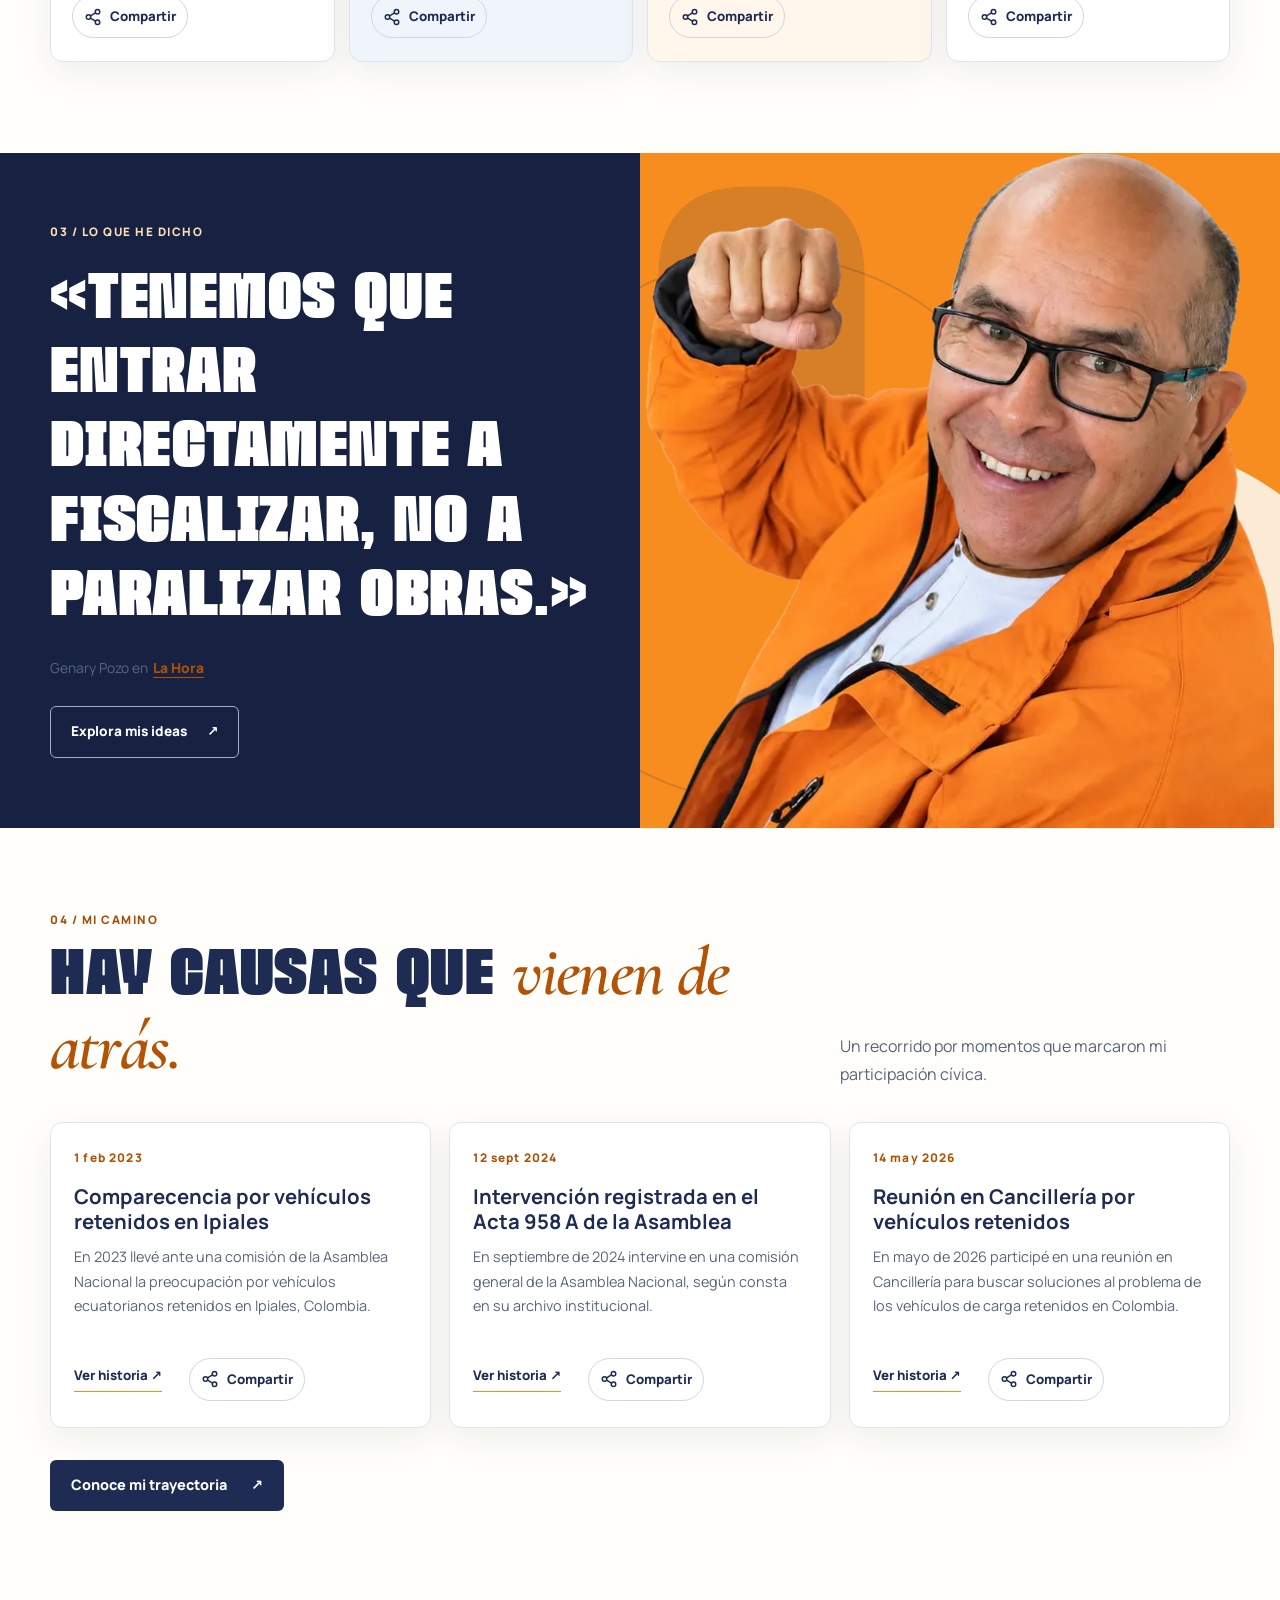
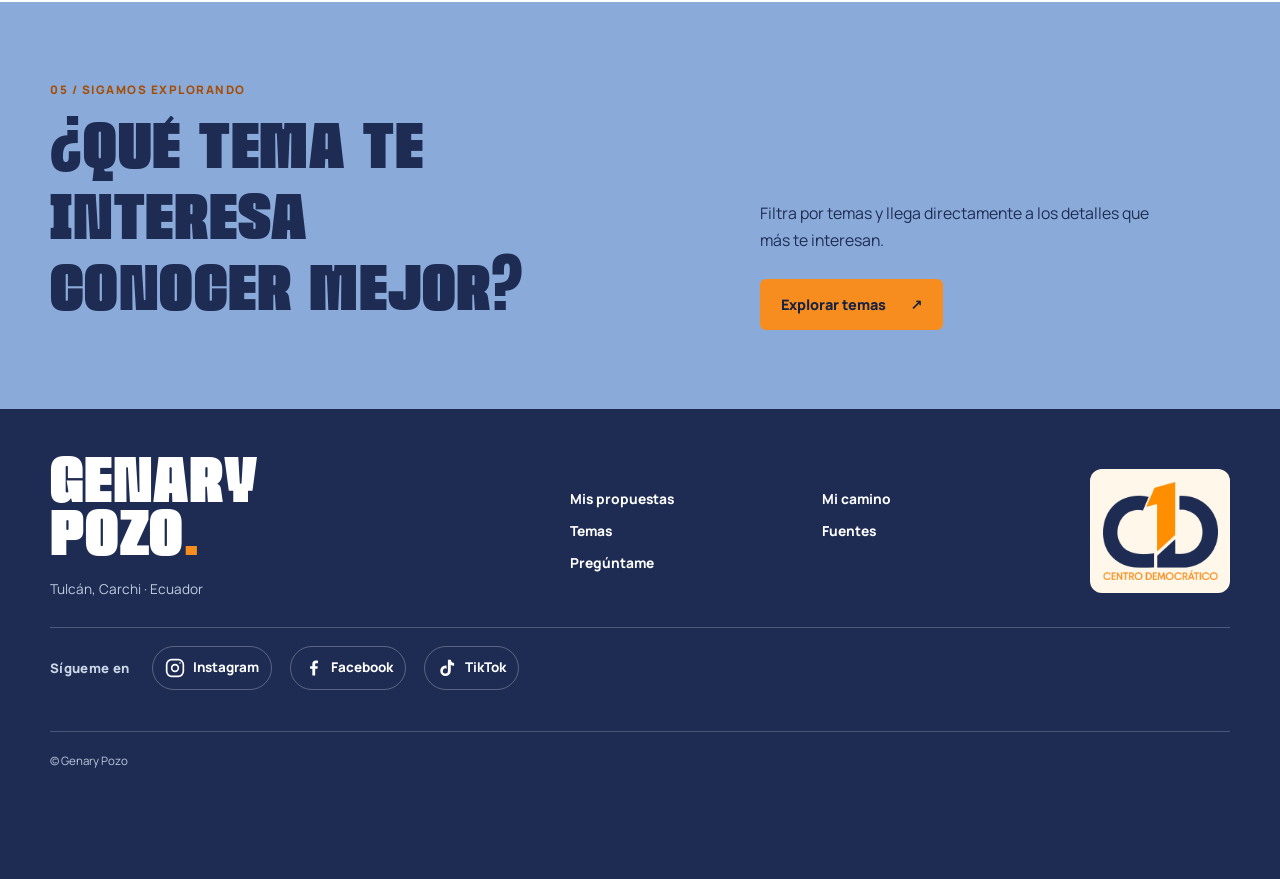
==== commit fce291af: "Add files via upload" ====
--- a/index.html
+++ b/index.html
@@ -6,7 +6,7 @@
 <meta content="#1e2c53" name="theme-color"/>
 <meta content="Conoce a Genary Pozo: lo que propone para Tulcán, su trayectoria cívica y las fuentes de sus planteamientos." name="description"/>
 <meta content="website" property="og:type"/><meta content="Genary Pozo | Tulcán" property="og:title"/><meta content="Conoce mis propuestas, mi camino y las causas que he defendido." property="og:description"/><meta content="assets/genary-hero.webp" property="og:image"/>
-<link href="assets/favicon.png" rel="icon" type="image/png"/><link as="image" href="assets/genary-hero.webp" rel="preload" type="image/webp"/>
+<link rel="icon" href="assets/favicon-v16.png" type="image/png" sizes="256x256"/><link rel="icon" href="assets/favicon-32.png" type="image/png" sizes="32x32"/><link rel="shortcut icon" href="favicon.ico" type="image/x-icon"/><link rel="apple-touch-icon" href="apple-touch-icon.png" sizes="180x180"/><link as="image" href="assets/genary-hero.webp" rel="preload" type="image/webp"/>
 <link href="https://fonts.googleapis.com" rel="preconnect"/><link crossorigin="" href="https://fonts.gstatic.com" rel="preconnect"/>
 <link href="https://fonts.googleapis.com/css2?family=Anton&amp;family=Cormorant+Garamond:ital,wght@0,500;0,600;1,500;1,600&amp;family=Manrope:wght@400;500;600;700;800&amp;family=Qwigley&amp;display=swap" rel="stylesheet"/>
 <link href="styles.css" rel="stylesheet"/><script defer="" src="app.js"></script><title>Genary Pozo | Tulcán</title>
@@ -54,4 +54,4 @@
 <a aria-label="TikTok de Genary Pozo (abre en otra pestaña)" href="https://www.tiktok.com/@genarypozobando" rel="noopener noreferrer" target="_blank"><svg aria-hidden="true" fill="currentColor" height="20" viewbox="0 0 24 24" width="20"><path d="M16.5 2c.3 2.3 1.8 3.7 4 3.9v3.5c-1.6 0-3-.4-4-1.3v7.2a6.3 6.3 0 1 1-6.3-6.3c.4 0 .9.1 1.3.2v3.7a3 3 0 1 0 1.6 2.6V2h3.4Z"></path></svg><span>TikTok</span></a>
 </div></div><div class="container footer-bottom"><span>© Genary Pozo</span></div></footer>
 <noscript><p class="noscript">Activa JavaScript para consultar las propuestas, trayectoria y referencias desde los datos públicos.</p></noscript>
-<a aria-label="¿Tienes una pregunta para mí? Ir a Pregúntame" class="ask-float" href="preguntas.html"><svg aria-hidden="true" fill="none" height="24" stroke="currentColor" stroke-linecap="round" stroke-linejoin="round" stroke-width="2" viewbox="0 0 24 24" width="24"><path d="M21 11.5a8.4 8.4 0 0 1-.9 3.8A8.5 8.5 0 0 1 12.5 20a8.4 8.4 0 0 1-3.8-.9L3 21l1.9-5.7a8.4 8.4 0 0 1-.9-3.8A8.5 8.5 0 0 1 12.5 3h.5A8.5 8.5 0 0 1 21 11v.5Z"></path></svg><span>¿Tienes una pregunta para mí?</span></a></body></html>
+<a aria-label="Hazme una pregunta. Ir a Pregúntame" class="ask-float" href="preguntas.html"><svg aria-hidden="true" fill="none" height="24" stroke="currentColor" stroke-linecap="round" stroke-linejoin="round" stroke-width="2" viewbox="0 0 24 24" width="24"><path d="M21 11.5a8.4 8.4 0 0 1-.9 3.8A8.5 8.5 0 0 1 12.5 20a8.4 8.4 0 0 1-3.8-.9L3 21l1.9-5.7a8.4 8.4 0 0 1-.9-3.8A8.5 8.5 0 0 1 12.5 3h.5A8.5 8.5 0 0 1 21 11v.5Z"></path></svg><span>Hazme una pregunta</span></a></body></html>
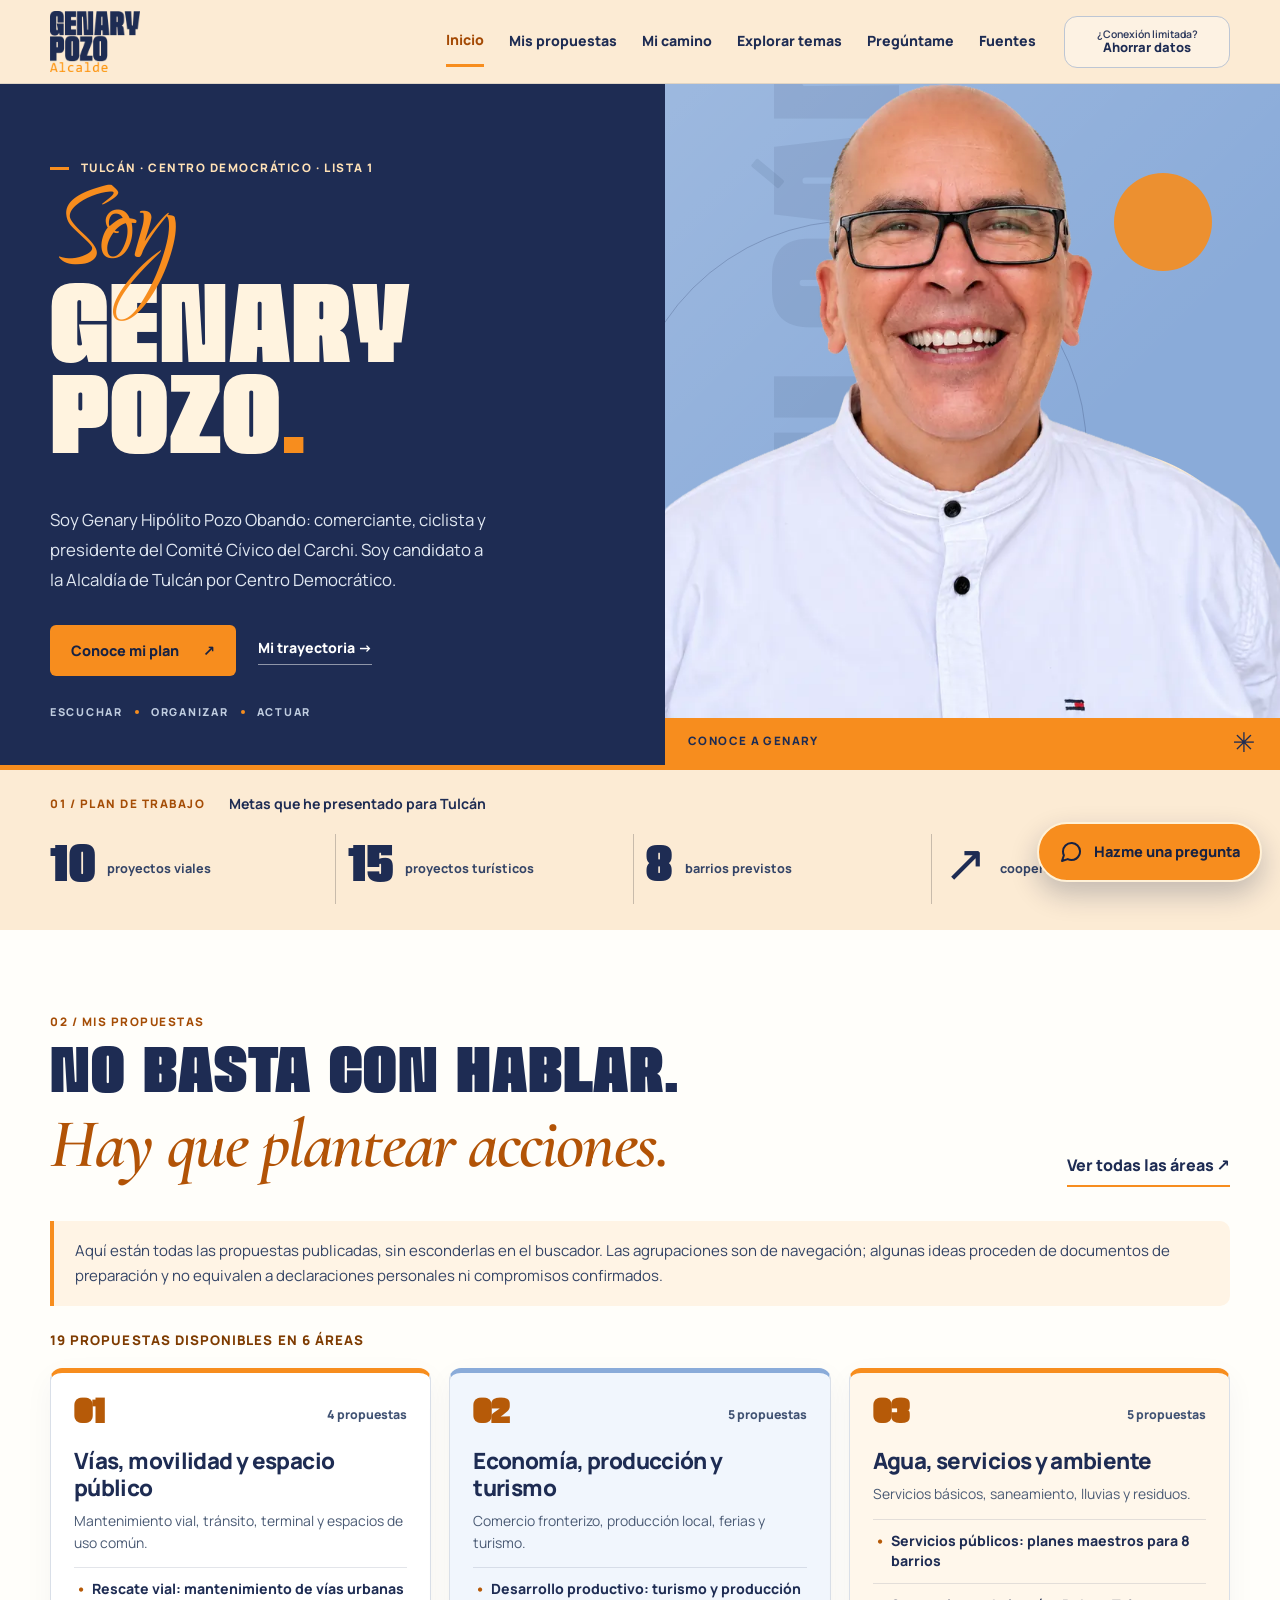
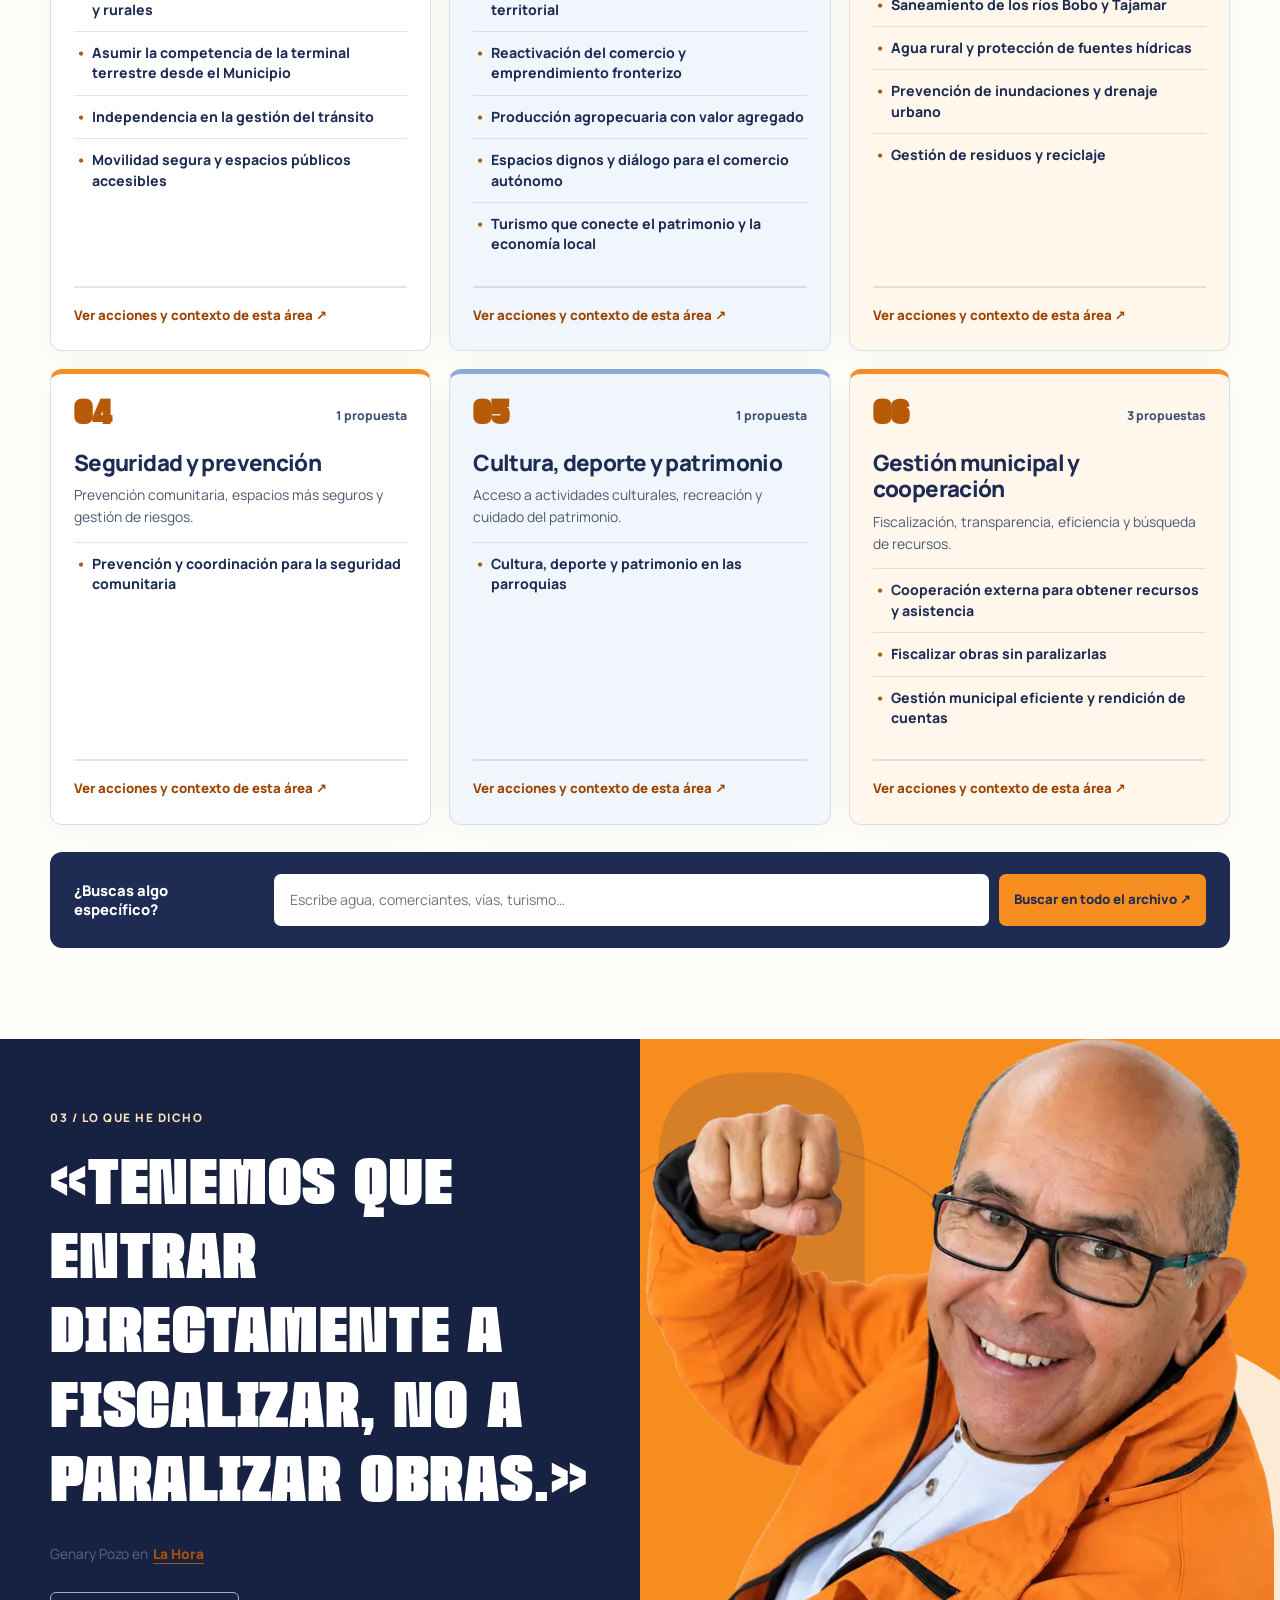
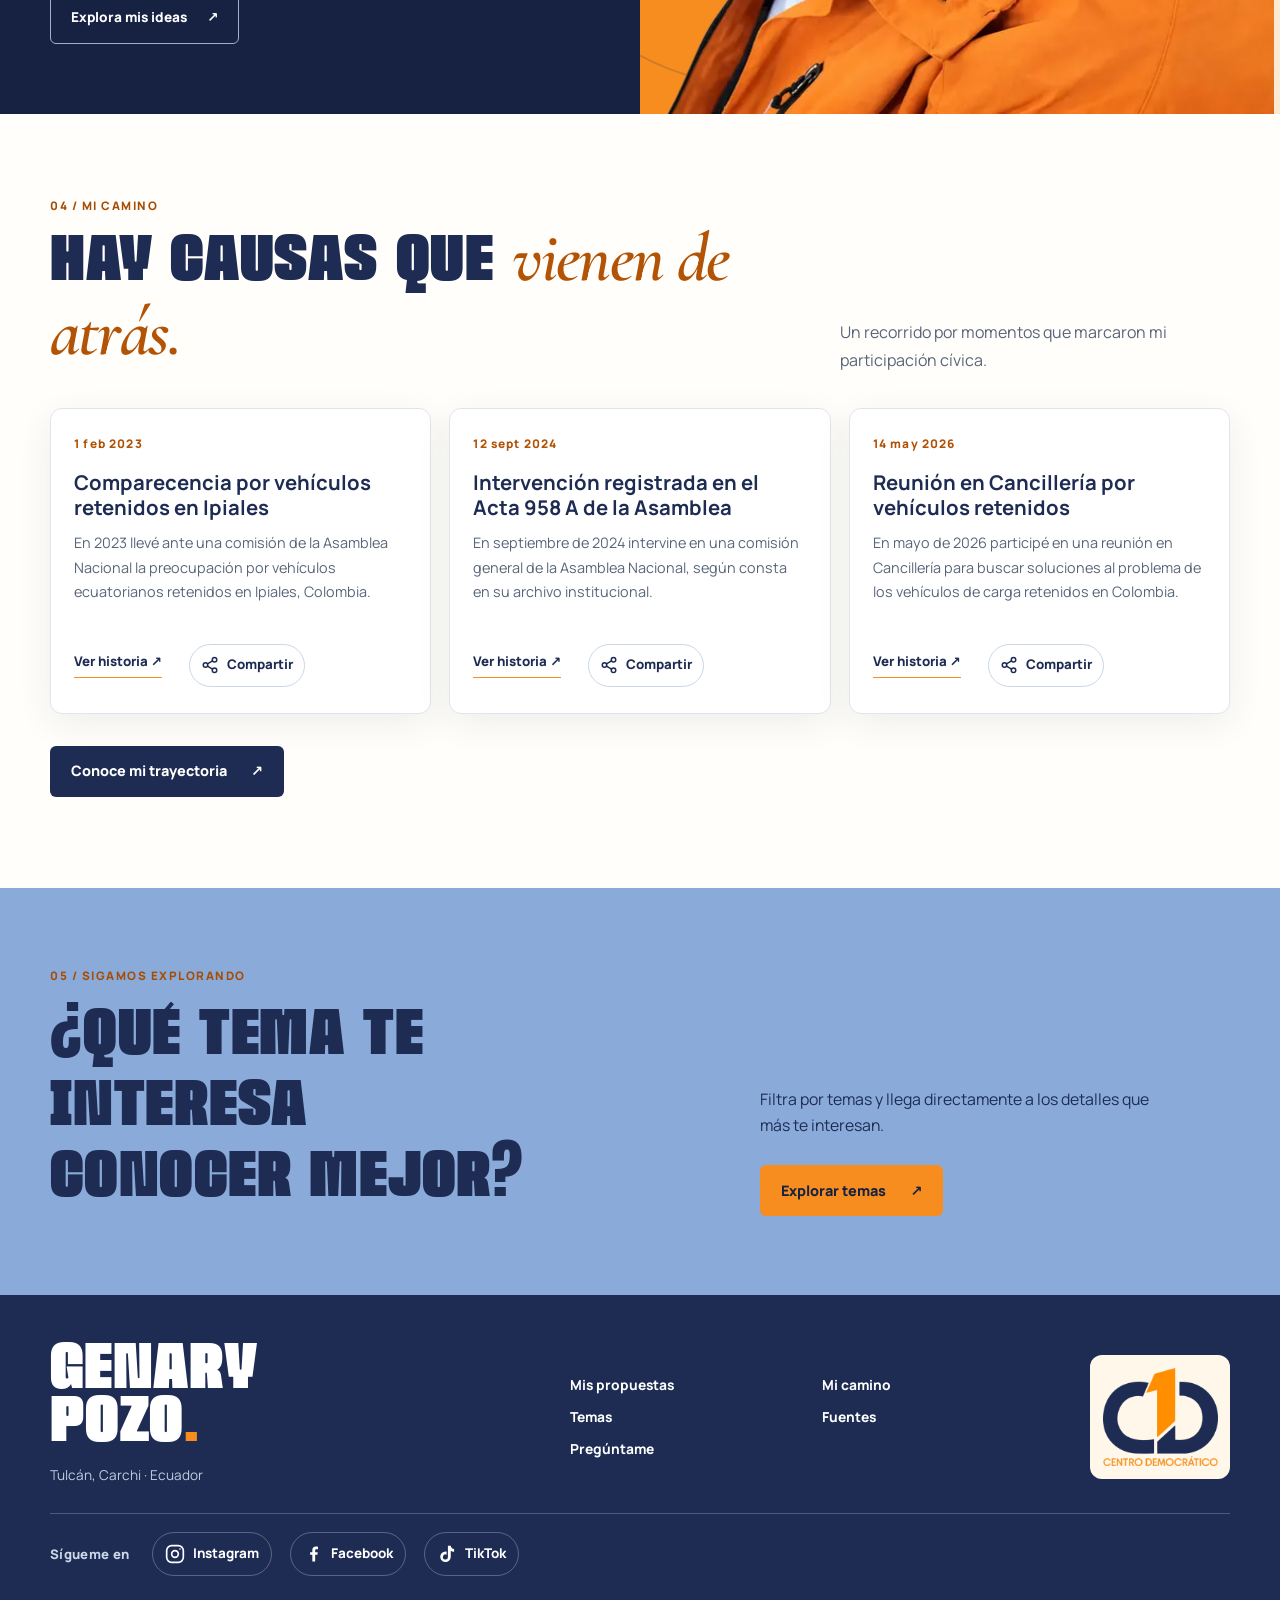
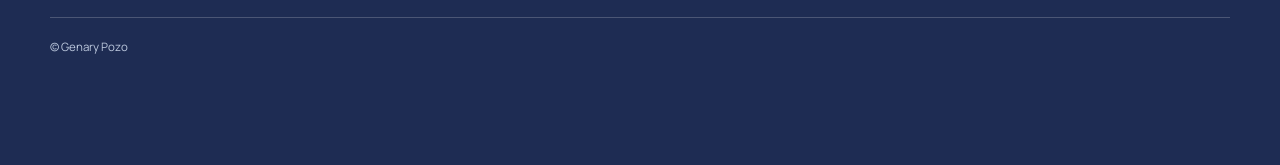
==== commit 0aaa39f3: "Add files via upload" ====
--- a/index.html
+++ b/index.html
@@ -6,7 +6,7 @@
 <meta content="#1e2c53" name="theme-color"/>
 <meta content="Conoce a Genary Pozo: lo que propone para Tulcán, su trayectoria cívica y las fuentes de sus planteamientos." name="description"/>
 <meta content="website" property="og:type"/><meta content="Genary Pozo | Tulcán" property="og:title"/><meta content="Conoce mis propuestas, mi camino y las causas que he defendido." property="og:description"/><meta content="assets/genary-hero.webp" property="og:image"/>
-<link rel="icon" href="assets/favicon-v16.png" type="image/png" sizes="256x256"/><link rel="icon" href="assets/favicon-32.png" type="image/png" sizes="32x32"/><link rel="shortcut icon" href="favicon.ico" type="image/x-icon"/><link rel="apple-touch-icon" href="apple-touch-icon.png" sizes="180x180"/><link as="image" href="assets/genary-hero.webp" rel="preload" type="image/webp"/>
+<link rel="icon" href="assets/favicon.png?v=18" type="image/png" sizes="256x256"/><link rel="icon" href="assets/favicon-32.png?v=18" type="image/png" sizes="32x32"/><link rel="shortcut icon" href="favicon.ico?v=18" type="image/x-icon"/><link rel="apple-touch-icon" href="apple-touch-icon.png?v=18" sizes="180x180"/><link as="image" href="assets/genary-hero.webp" rel="preload" type="image/webp"/>
 <link href="https://fonts.googleapis.com" rel="preconnect"/><link crossorigin="" href="https://fonts.gstatic.com" rel="preconnect"/>
 <link href="https://fonts.googleapis.com/css2?family=Anton&amp;family=Cormorant+Garamond:ital,wght@0,500;0,600;1,500;1,600&amp;family=Manrope:wght@400;500;600;700;800&amp;family=Qwigley&amp;display=swap" rel="stylesheet"/>
 <link href="styles.css" rel="stylesheet"/><script defer="" src="app.js"></script><title>Genary Pozo | Tulcán</title>
@@ -35,7 +35,10 @@
 </div>
 </div></section>
 <section class="numbers" id="metas"><div class="container"><div class="numbers-header"><span class="mini-index">01 / PLAN DE TRABAJO</span><p>Metas que he presentado para Tulcán</p></div><div class="number-list" id="number-list"></div></div></section>
-<section class="home-section proposals-preview" id="plan"><div class="container"><div class="section-head"><div><p class="mini-index">02 / MIS PROPUESTAS</p><h2>No basta con hablar.<br/><span>Hay que plantear acciones.</span></h2></div><a class="text-link" href="propuestas.html">Ver el plan completo <span aria-hidden="true">↗</span></a></div><div class="featured-grid" id="featured-plan"></div></div></section>
+<section class="home-section proposals-preview" id="plan"><div class="container"><div class="section-head"><div><p class="mini-index">02 / MIS PROPUESTAS</p><h2>No basta con hablar.<br/><span>Hay que plantear acciones.</span></h2></div><a class="text-link" href="propuestas.html">Ver todas las áreas <span aria-hidden="true">↗</span></a></div><p class="public-origin-note">Aquí están todas las propuestas publicadas, sin esconderlas en el buscador. Las agrupaciones son de navegación; algunas ideas proceden de documentos de preparación y no equivalen a declaraciones personales ni compromisos confirmados.</p>
+<div class="proposal-count-line" id="proposals-live-count" aria-live="polite"></div>
+<div class="featured-grid areas-home" id="featured-plan"></div>
+<form action="explorar.html" class="inline-search" method="get" role="search"><label for="home-search">¿Buscas algo específico?</label><div><input id="home-search" name="q" type="search" placeholder="Escribe agua, comerciantes, vías, turismo…"/><button type="submit">Buscar en todo el archivo ↗</button></div></form></div></section>
 <section class="quote-band"><div class="container quote-grid"><div><p class="mini-index light-index">03 / LO QUE HE DICHO</p><blockquote id="home-quote"> </blockquote><div class="source-compact" id="home-quote-source"></div><a class="outline-link" href="explorar.html">Explora mis ideas <span aria-hidden="true">↗</span></a></div><div class="quote-visual"><div class="quote-portrait"><img alt="Genary Pozo con chaqueta naranja" class="optional-img" data-src="assets/genary-cercano.webp" height="666" loading="lazy" width="620"/></div>
 <div aria-hidden="true" class="profile-design quote-design">
 <div class="profile-design-orbit"></div>
--- a/styles.css
+++ b/styles.css
@@ -954,3 +954,98 @@
 /* La edición gratuita de Ferron contiene únicamente mayúsculas: envolver
    TODAS las palabras asegura que ninguna vocal se dibuje con otro alfabeto. */
 .ferron-word { text-transform:uppercase; }
+
+
+/* v18 · Navegación editorial de propuestas. Mantiene la identidad de la v17. */
+.public-origin-note,.area-source-notice{
+  margin:0 0 24px;padding:17px 21px;border-left:4px solid var(--orange);
+  background:#fff4e5;color:#344466;border-radius:0 10px 10px 0;
+  font-size:.94rem;line-height:1.7;
+}
+.proposal-count-line{font-size:.83rem;font-weight:850;letter-spacing:.08em;text-transform:uppercase;color:#7e3b00;margin:0 0 17px}
+.areas-home,.area-index-grid{display:grid;grid-template-columns:repeat(3,minmax(0,1fr));gap:18px;align-items:stretch}
+.area-card{background:#fff;border:1px solid #d9dfe8;border-top:5px solid var(--orange);border-radius:12px;padding:25px 23px 24px;display:flex;flex-direction:column;min-width:0;box-shadow:0 9px 30px rgba(30,44,83,.045)}
+.area-card:nth-child(3n+2){background:#f1f6fd;border-top-color:var(--blue)}
+.area-card:nth-child(3n){background:#fff7eb}
+.area-card:hover{box-shadow:0 12px 31px rgba(30,44,83,.10)}
+.area-topline{display:flex;justify-content:space-between;align-items:center;gap:15px;margin-bottom:16px}
+.area-sequence{font:900 2.15rem/1 var(--display);color:#b65a08}
+.area-total{font-size:.77rem;color:#405273;font-weight:800;text-align:right}
+.area-title{font:850 clamp(1.18rem,1.75vw,1.52rem)/1.2 var(--body);letter-spacing:-.028em;margin:0 0 8px}
+.area-title a{text-decoration:none;box-shadow:inset 0 -2px transparent}
+.area-title a:hover{text-decoration:underline;text-decoration-color:var(--orange);text-underline-offset:5px}
+.area-intro{font-size:.87rem;line-height:1.55;color:#4a5a74;margin:0 0 14px}
+.area-proposals{list-style:none;margin:0 0 20px;padding:0;flex:1}
+.area-proposals li{padding:11px 0 11px 18px;border-top:1px solid rgba(30,44,83,.12);position:relative;font-size:.88rem;line-height:1.45}
+.area-proposals li:before{content:'•';position:absolute;left:2px;top:11px;color:#b65a08;font-weight:900}
+.area-proposals li a{font-weight:760;text-decoration:none}
+.area-proposals li a:hover{text-decoration:underline;text-decoration-color:var(--orange);text-underline-offset:3px}
+.area-record-origin{display:block;font-size:.71rem;font-weight:750;color:#66728a;margin-top:4px}
+.area-link{display:block;margin-top:auto;padding-top:17px;border-top:2px solid rgba(30,44,83,.12);font-size:.83rem;font-weight:850;text-decoration:none;color:#9c4400}
+.area-link:hover{text-decoration:underline;text-underline-offset:4px}
+.inline-search{display:grid;grid-template-columns:180px minmax(0,1fr);align-items:center;gap:20px;background:var(--navy);color:white;border-radius:12px;margin-top:27px;padding:22px 24px}
+.inline-search label{font-weight:850;font-size:.92rem;line-height:1.3}
+.inline-search>div{display:flex;gap:10px;align-items:stretch}
+.inline-search input{min-width:0;flex:1;background:#fff;color:var(--navy);border-radius:7px;padding:13px 14px;border:2px solid transparent;font-size:.88rem}
+.inline-search button{border:0;border-radius:7px;background:var(--orange);color:var(--navy);font-size:.83rem;font-weight:850;padding:10px 15px}
+.inline-search button:hover{background:#ffb15d}
+.editorial-guide{display:grid;grid-template-columns:repeat(2,minmax(0,1fr));gap:20px}
+.editorial-guide>div{background:white;border:1px solid var(--line);border-radius:12px;padding:28px}
+.editorial-guide h3{margin:0 0 8px;font-size:1.25rem}
+.editorial-guide p{margin:0;color:var(--muted);line-height:1.7}
+.search-page-link{margin:-8px 0 22px}.search-page-link a{font-weight:850;text-underline-offset:4px;color:#8c4005}
+.area-breadcrumbs{padding-top:24px;padding-bottom:24px}
+.area-page-hero{background:var(--navy);color:#fff9eb;padding:58px 0 60px;position:relative;overflow:hidden}
+.area-page-hero:after{content:'';position:absolute;right:-80px;top:-100px;width:280px;height:280px;border:48px solid rgba(138,171,217,.17);border-radius:50%;pointer-events:none}
+.area-page h1{font:900 clamp(3.0rem,6.6vw,5.8rem)/1.06 var(--display);letter-spacing:.007em;max-width:1100px;margin:17px 0 17px}
+.area-page-desc{font-size:1.12rem;max-width:750px;color:#e1e9f5;line-height:1.65;margin:0 0 22px}
+.area-page-counter{display:inline-block;margin:0;color:#182343;background:var(--orange);padding:9px 15px;font-size:.82rem;text-transform:uppercase;letter-spacing:.08em;font-weight:900;border-radius:6px}
+.area-records{display:grid;gap:24px}
+.proposal-expanded{scroll-margin-top:105px;background:#fff;border:1px solid #d5ddeb;border-radius:14px;overflow:hidden;padding:31px clamp(22px,4vw,49px);box-shadow:0 10px 30px rgba(30,44,83,.055)}
+.proposal-expanded:target{outline:3px solid #f78d1e;outline-offset:3px}
+.proposal-origin{font-size:.72rem;letter-spacing:.075em;text-transform:uppercase;font-weight:850;color:#9d4805;margin:0 0 13px}
+.proposal-expanded-title{font:850 clamp(1.5rem,2.6vw,2.35rem)/1.19 var(--body);letter-spacing:-.045em;margin:0 0 14px;color:var(--navy);max-width:860px}
+.proposal-summary{font-size:1.055rem;line-height:1.72;color:#334466;max-width:860px;margin:0 0 20px}
+.proposal-metric{display:inline-flex;align-items:center;gap:13px;border-radius:9px;background:#fcebd4;padding:12px 18px;margin:0 0 20px}
+.proposal-metric strong{font:900 2.5rem/1 var(--display)}
+.proposal-metric span{max-width:155px;line-height:1.25;font-weight:800;font-size:.82rem}
+.proposal-context{max-width:860px;margin:3px 0 22px;line-height:1.72;color:#394d70}
+.proposal-actions{background:#f1f5fb;border-radius:11px;padding:22px 25px;margin:19px 0 24px}
+.proposal-actions h3,.proposal-extra-field h3{font-size:1rem;margin:0 0 12px;font-weight:850;color:var(--navy)}
+.proposal-actions ul{list-style:none;padding:0;margin:0}
+.proposal-actions li{padding:11px 0 11px 24px;position:relative;border-top:1px solid #d3deed;color:#283b5e;line-height:1.65;font-size:.94rem}
+.proposal-actions li:first-child{border-top:0}
+.proposal-actions li:before{content:'↗';position:absolute;left:0;font-weight:900;color:#bd5705}
+.proposal-quote{border-left:4px solid var(--orange);padding:9px 0 9px 23px;margin:15px 0 22px;font:italic 600 1.35rem/1.5 var(--editorial)}
+.proposal-quote cite{display:block;font:600 .79rem/1.5 var(--body);color:#54627b;margin-top:8px}
+.proposal-extra-field{margin:14px 0}.proposal-extra-field p{margin:0}.proposal-extra-field ul{margin:0}
+.proposal-scope{padding:18px 22px;border-radius:9px;background:#fff6ea;border:1px solid #f4ce9d;margin:17px 0 22px}
+.proposal-scope strong{font-size:.9rem;color:#7b3906}.proposal-scope p{margin:7px 0 0;line-height:1.66;color:#44506a;font-size:.91rem}
+.proposal-preparation-note{font-size:.82rem;font-weight:600;line-height:1.58;color:#556681;border-left:3px solid #8aabd9;padding:10px 14px;background:#f4f7fc;margin:20px 0}
+.proposal-references{border-top:1px solid #d4dcea;margin-top:19px;padding-top:17px}
+.proposal-references summary{cursor:pointer;font-size:.88rem;font-weight:850;text-decoration:underline;text-decoration-color:#f78d1e;text-underline-offset:4px}
+.proposal-references ul{padding-left:21px;color:#4c5b75;font-size:.8rem;line-height:1.55;overflow-wrap:anywhere}
+.proposal-references li{margin:10px 0}.proposal-references a{text-underline-offset:3px}
+.proposal-expanded-bottom{display:flex;gap:18px;align-items:center;flex-wrap:wrap;margin-top:22px;padding-top:18px;border-top:1px solid #d4dcea}
+.proposal-permalink{font-size:.81rem;font-weight:800;text-decoration:none;color:#944305}
+.proposal-permalink:hover{text-decoration:underline}
+.area-more .section-head h2{font-size:clamp(2.4rem,4vw,3.55rem)}
+.area-nav{display:grid;grid-template-columns:repeat(3,minmax(0,1fr));gap:12px}
+.area-nav-link{display:flex;align-items:center;justify-content:space-between;gap:10px;border-radius:9px;background:#fff;border:1px solid #d4ddea;padding:20px;text-decoration:none;font-weight:850;font-size:.92rem;line-height:1.35}
+.area-nav-link:hover{border-color:var(--orange);box-shadow:0 7px 16px rgba(30,44,83,.07)}
+.detail-area-context{margin:19px 0;padding:22px 27px;background:#f0f5fc;border-radius:10px}
+.detail-area-context p{margin:0 0 17px;color:#394e70;line-height:1.65}
+.detail-shell>.proposal-expanded{margin-bottom:24px}
+@media(max-width:1000px){.areas-home,.area-index-grid{grid-template-columns:repeat(2,minmax(0,1fr))}.area-nav{grid-template-columns:repeat(2,minmax(0,1fr))}}
+@media(max-width:650px){
+ .areas-home,.area-index-grid,.area-nav,.editorial-guide{grid-template-columns:1fr}
+ .area-card{padding:23px 21px}.area-title{font-size:1.28rem}.area-proposals li{font-size:.92rem}
+ .inline-search{grid-template-columns:1fr;padding:22px 18px;gap:11px}
+ .inline-search>div{flex-direction:column}.inline-search input,.inline-search button{width:100%;min-height:48px}
+ .area-page-hero{padding:47px 0 51px}.area-page h1{font-size:clamp(2.8rem,11.6vw,4.2rem)}
+ .area-page-desc{font-size:1rem}.area-records{gap:18px}
+ .proposal-expanded{padding:25px 19px}.proposal-expanded-title{font-size:1.48rem}
+ .proposal-summary{font-size:.98rem}.proposal-actions{padding:17px 16px}
+ .proposal-actions li{font-size:.89rem;line-height:1.6}.proposal-expanded-bottom{gap:13px}
+ .area-breadcrumbs{flex-wrap:wrap}
+}
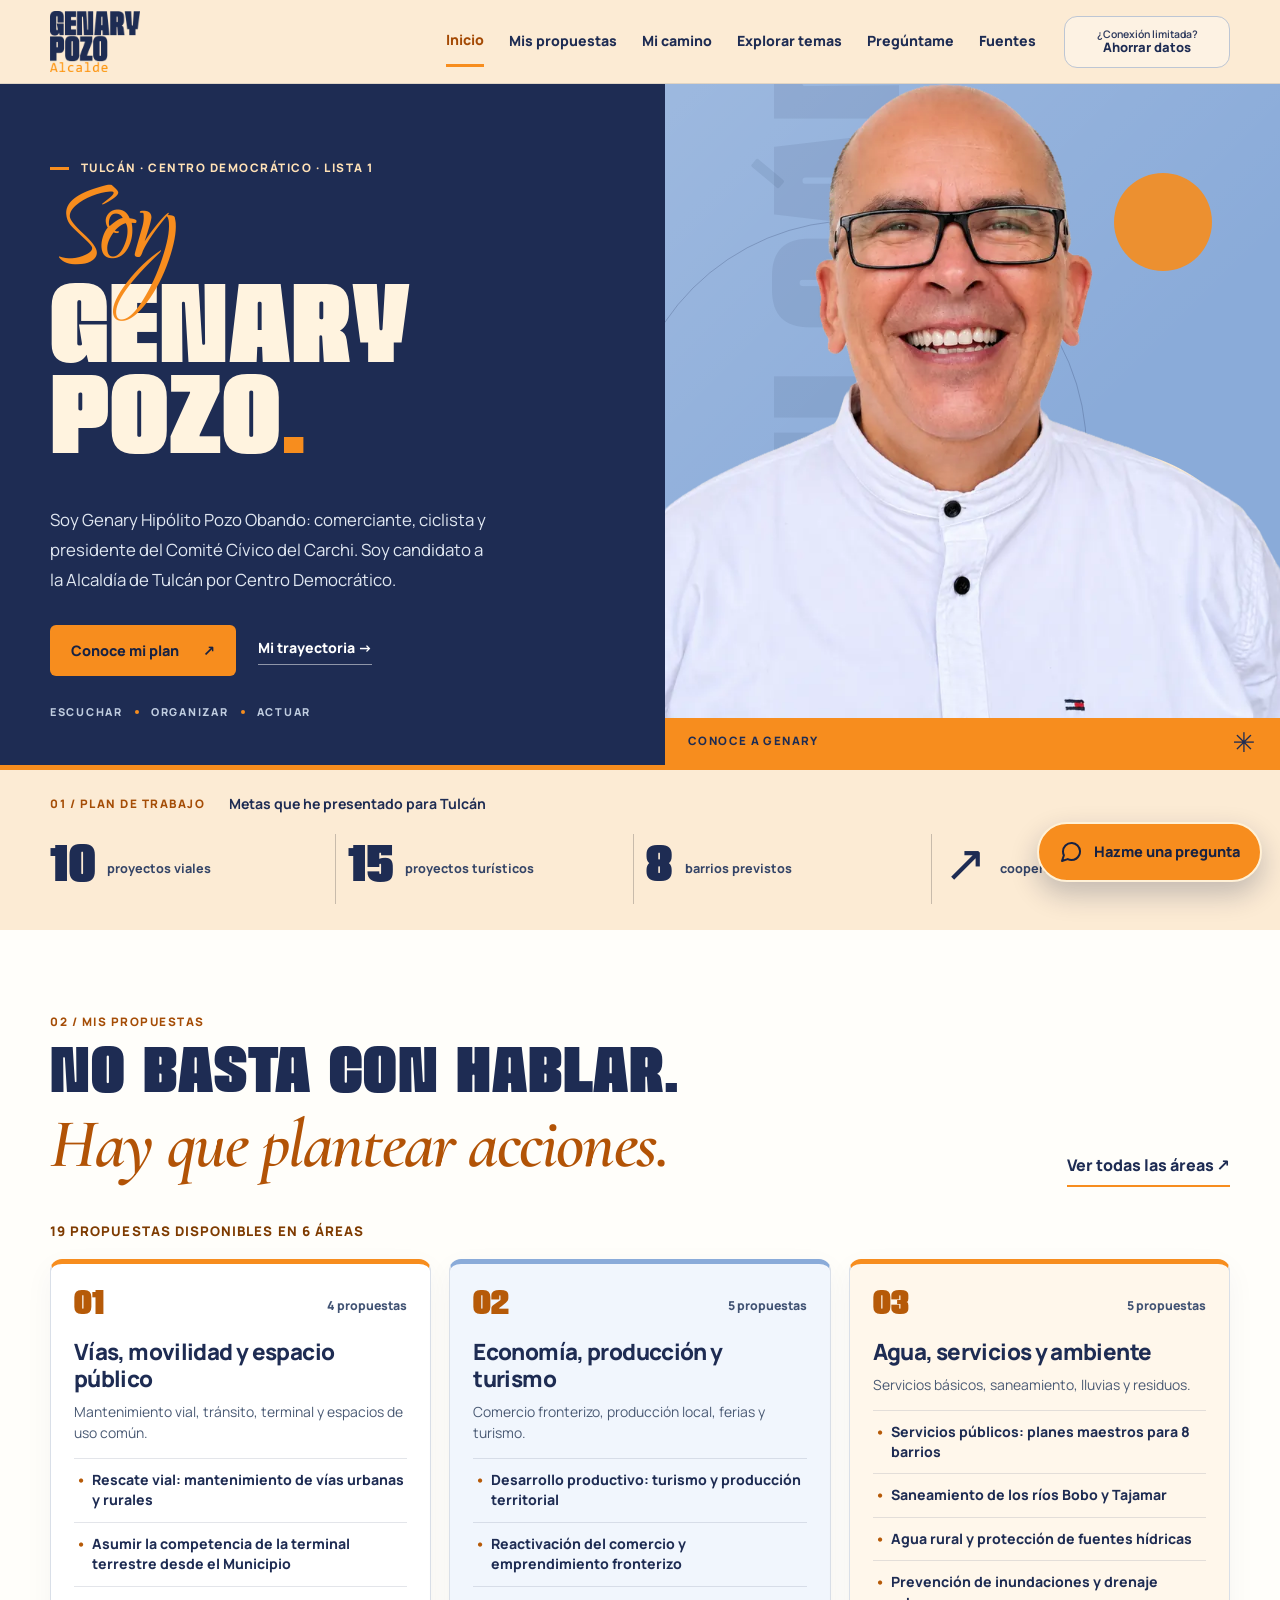
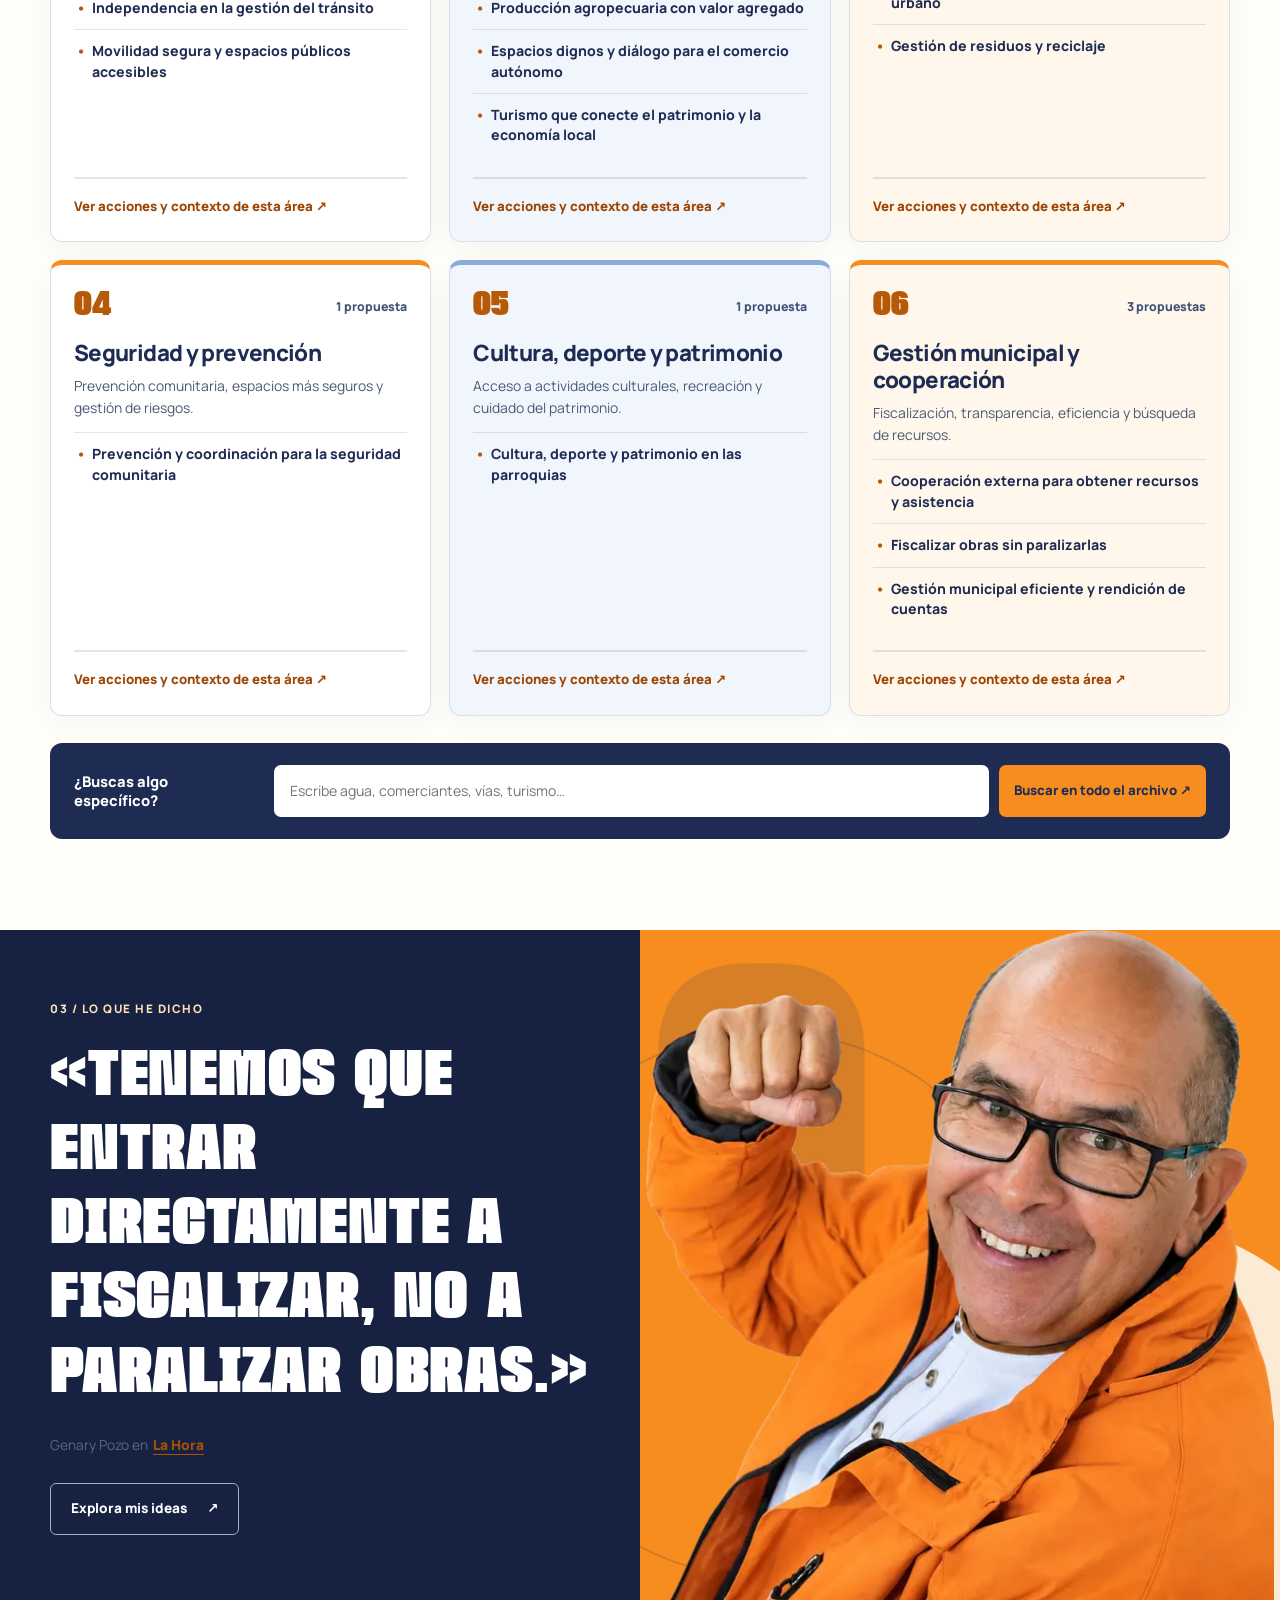
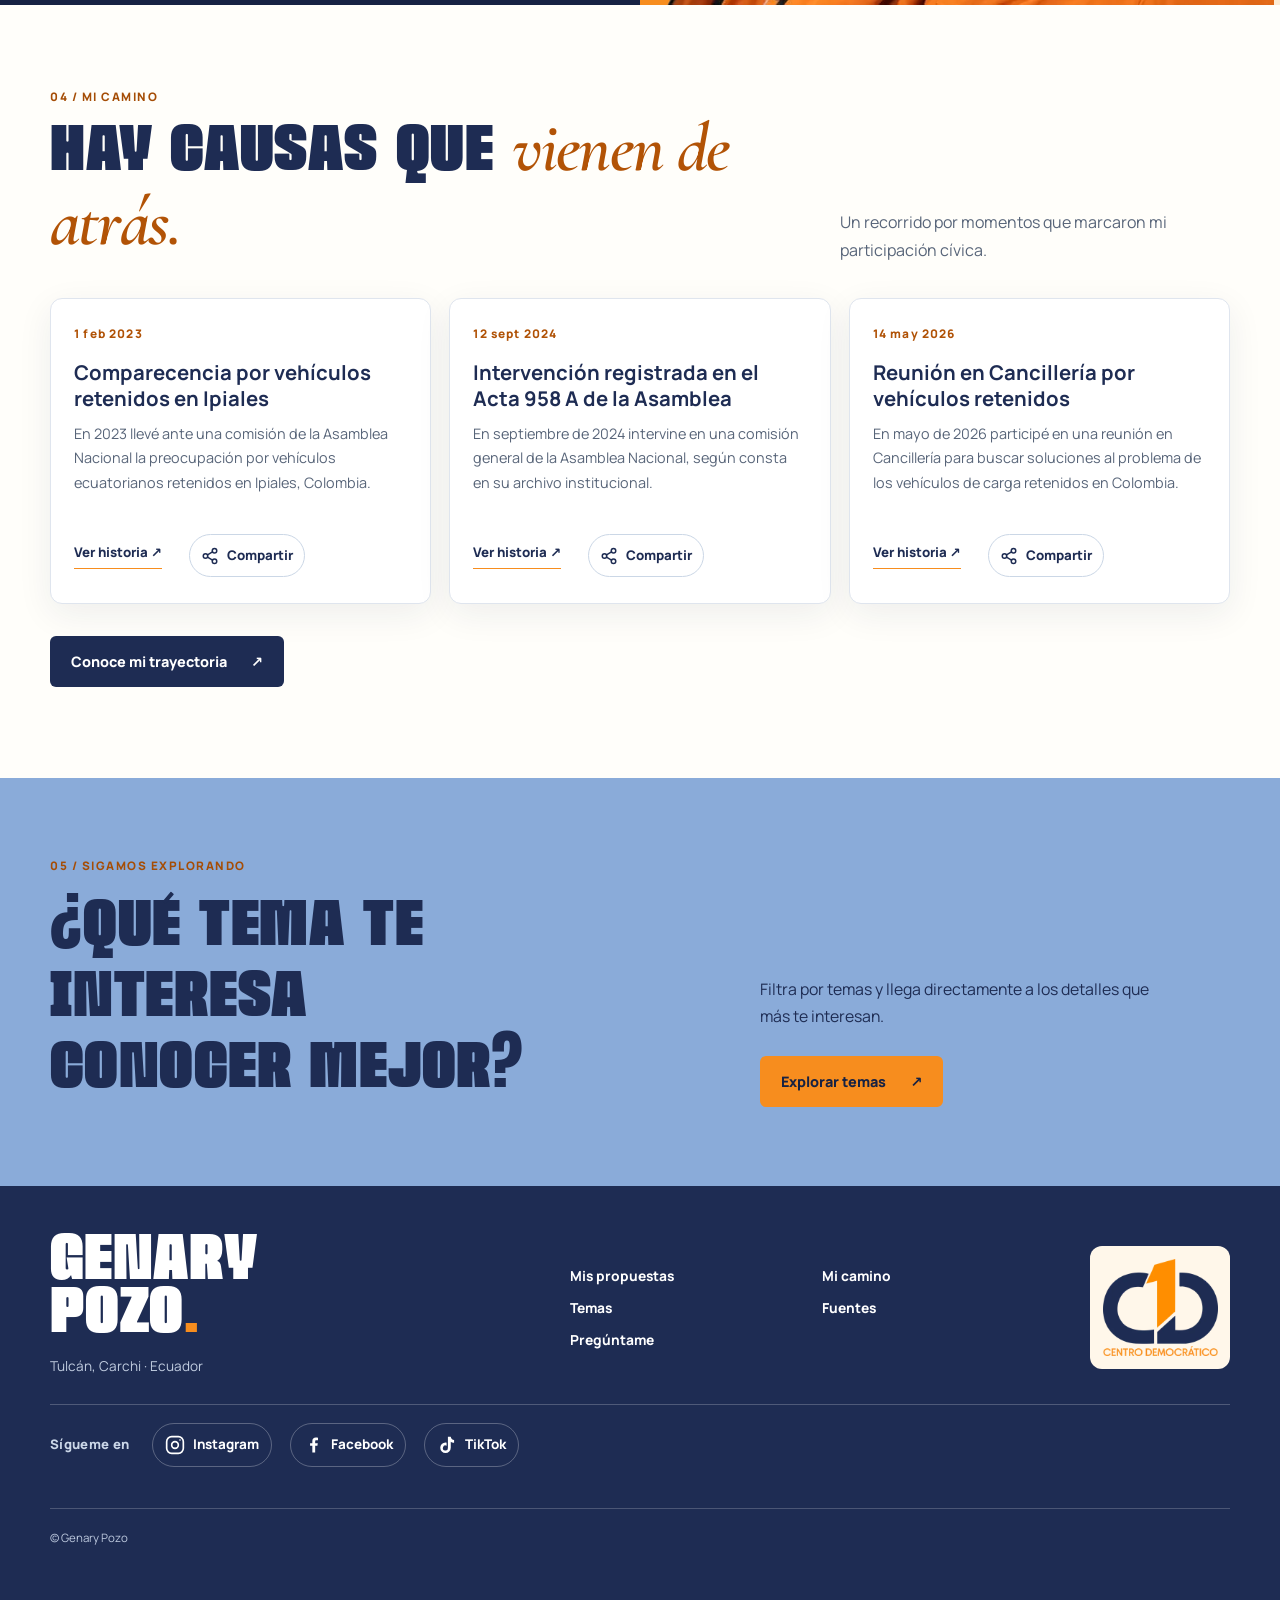
==== commit 024e7f52: "Add files via upload" ====
--- a/index.html
+++ b/index.html
@@ -6,10 +6,10 @@
 <meta content="#1e2c53" name="theme-color"/>
 <meta content="Conoce a Genary Pozo: lo que propone para Tulcán, su trayectoria cívica y las fuentes de sus planteamientos." name="description"/>
 <meta content="website" property="og:type"/><meta content="Genary Pozo | Tulcán" property="og:title"/><meta content="Conoce mis propuestas, mi camino y las causas que he defendido." property="og:description"/><meta content="assets/genary-hero.webp" property="og:image"/>
-<link rel="icon" href="assets/favicon.png?v=18" type="image/png" sizes="256x256"/><link rel="icon" href="assets/favicon-32.png?v=18" type="image/png" sizes="32x32"/><link rel="shortcut icon" href="favicon.ico?v=18" type="image/x-icon"/><link rel="apple-touch-icon" href="apple-touch-icon.png?v=18" sizes="180x180"/><link as="image" href="assets/genary-hero.webp" rel="preload" type="image/webp"/>
+<link rel="icon" href="assets/favicon.png?v=19" type="image/png" sizes="256x256"/><link rel="icon" href="assets/favicon-32.png?v=19" type="image/png" sizes="32x32"/><link rel="shortcut icon" href="favicon.ico?v=19" type="image/x-icon"/><link rel="apple-touch-icon" href="apple-touch-icon.png?v=19" sizes="180x180"/><link as="image" href="assets/genary-hero.webp" rel="preload" type="image/webp"/>
 <link href="https://fonts.googleapis.com" rel="preconnect"/><link crossorigin="" href="https://fonts.gstatic.com" rel="preconnect"/>
 <link href="https://fonts.googleapis.com/css2?family=Anton&amp;family=Cormorant+Garamond:ital,wght@0,500;0,600;1,500;1,600&amp;family=Manrope:wght@400;500;600;700;800&amp;family=Qwigley&amp;display=swap" rel="stylesheet"/>
-<link href="styles.css" rel="stylesheet"/><script defer="" src="app.js"></script><title>Genary Pozo | Tulcán</title>
+<link href="styles.css?v=19" rel="stylesheet"/><script defer="" src="app.js?v=19"></script><title>Genary Pozo | Tulcán</title>
 </head>
 <body data-page="inicio">
 <a class="skip" href="#contenido">Saltar al contenido</a>
@@ -35,8 +35,7 @@
 </div>
 </div></section>
 <section class="numbers" id="metas"><div class="container"><div class="numbers-header"><span class="mini-index">01 / PLAN DE TRABAJO</span><p>Metas que he presentado para Tulcán</p></div><div class="number-list" id="number-list"></div></div></section>
-<section class="home-section proposals-preview" id="plan"><div class="container"><div class="section-head"><div><p class="mini-index">02 / MIS PROPUESTAS</p><h2>No basta con hablar.<br/><span>Hay que plantear acciones.</span></h2></div><a class="text-link" href="propuestas.html">Ver todas las áreas <span aria-hidden="true">↗</span></a></div><p class="public-origin-note">Aquí están todas las propuestas publicadas, sin esconderlas en el buscador. Las agrupaciones son de navegación; algunas ideas proceden de documentos de preparación y no equivalen a declaraciones personales ni compromisos confirmados.</p>
-<div class="proposal-count-line" id="proposals-live-count" aria-live="polite"></div>
+<section class="home-section proposals-preview" id="plan"><div class="container"><div class="section-head"><div><p class="mini-index">02 / MIS PROPUESTAS</p><h2>No basta con hablar.<br/><span>Hay que plantear acciones.</span></h2></div><a class="text-link" href="propuestas.html">Ver todas las áreas <span aria-hidden="true">↗</span></a></div><div class="proposal-count-line" id="proposals-live-count" aria-live="polite"></div>
 <div class="featured-grid areas-home" id="featured-plan"></div>
 <form action="explorar.html" class="inline-search" method="get" role="search"><label for="home-search">¿Buscas algo específico?</label><div><input id="home-search" name="q" type="search" placeholder="Escribe agua, comerciantes, vías, turismo…"/><button type="submit">Buscar en todo el archivo ↗</button></div></form></div></section>
 <section class="quote-band"><div class="container quote-grid"><div><p class="mini-index light-index">03 / LO QUE HE DICHO</p><blockquote id="home-quote"> </blockquote><div class="source-compact" id="home-quote-source"></div><a class="outline-link" href="explorar.html">Explora mis ideas <span aria-hidden="true">↗</span></a></div><div class="quote-visual"><div class="quote-portrait"><img alt="Genary Pozo con chaqueta naranja" class="optional-img" data-src="assets/genary-cercano.webp" height="666" loading="lazy" width="620"/></div>
--- a/styles.css
+++ b/styles.css
@@ -956,12 +956,7 @@
 .ferron-word { text-transform:uppercase; }
 
 
-/* v18 · Navegación editorial de propuestas. Mantiene la identidad de la v17. */
-.public-origin-note,.area-source-notice{
-  margin:0 0 24px;padding:17px 21px;border-left:4px solid var(--orange);
-  background:#fff4e5;color:#344466;border-radius:0 10px 10px 0;
-  font-size:.94rem;line-height:1.7;
-}
+/* Navegación de propuestas: respeta la identidad gráfica de las secciones anteriores. */
 .proposal-count-line{font-size:.83rem;font-weight:850;letter-spacing:.08em;text-transform:uppercase;color:#7e3b00;margin:0 0 17px}
 .areas-home,.area-index-grid{display:grid;grid-template-columns:repeat(3,minmax(0,1fr));gap:18px;align-items:stretch}
 .area-card{background:#fff;border:1px solid #d9dfe8;border-top:5px solid var(--orange);border-radius:12px;padding:25px 23px 24px;display:flex;flex-direction:column;min-width:0;box-shadow:0 9px 30px rgba(30,44,83,.045)}
@@ -969,7 +964,7 @@
 .area-card:nth-child(3n){background:#fff7eb}
 .area-card:hover{box-shadow:0 12px 31px rgba(30,44,83,.10)}
 .area-topline{display:flex;justify-content:space-between;align-items:center;gap:15px;margin-bottom:16px}
-.area-sequence{font:900 2.15rem/1 var(--display);color:#b65a08}
+.area-sequence{font:400 2.15rem/1 var(--ferron);color:#b65a08}
 .area-total{font-size:.77rem;color:#405273;font-weight:800;text-align:right}
 .area-title{font:850 clamp(1.18rem,1.75vw,1.52rem)/1.2 var(--body);letter-spacing:-.028em;margin:0 0 8px}
 .area-title a{text-decoration:none;box-shadow:inset 0 -2px transparent}
@@ -980,7 +975,6 @@
 .area-proposals li:before{content:'•';position:absolute;left:2px;top:11px;color:#b65a08;font-weight:900}
 .area-proposals li a{font-weight:760;text-decoration:none}
 .area-proposals li a:hover{text-decoration:underline;text-decoration-color:var(--orange);text-underline-offset:3px}
-.area-record-origin{display:block;font-size:.71rem;font-weight:750;color:#66728a;margin-top:4px}
 .area-link{display:block;margin-top:auto;padding-top:17px;border-top:2px solid rgba(30,44,83,.12);font-size:.83rem;font-weight:850;text-decoration:none;color:#9c4400}
 .area-link:hover{text-decoration:underline;text-underline-offset:4px}
 .inline-search{display:grid;grid-template-columns:180px minmax(0,1fr);align-items:center;gap:20px;background:var(--navy);color:white;border-radius:12px;margin-top:27px;padding:22px 24px}
@@ -989,25 +983,20 @@
 .inline-search input{min-width:0;flex:1;background:#fff;color:var(--navy);border-radius:7px;padding:13px 14px;border:2px solid transparent;font-size:.88rem}
 .inline-search button{border:0;border-radius:7px;background:var(--orange);color:var(--navy);font-size:.83rem;font-weight:850;padding:10px 15px}
 .inline-search button:hover{background:#ffb15d}
-.editorial-guide{display:grid;grid-template-columns:repeat(2,minmax(0,1fr));gap:20px}
-.editorial-guide>div{background:white;border:1px solid var(--line);border-radius:12px;padding:28px}
-.editorial-guide h3{margin:0 0 8px;font-size:1.25rem}
-.editorial-guide p{margin:0;color:var(--muted);line-height:1.7}
 .search-page-link{margin:-8px 0 22px}.search-page-link a{font-weight:850;text-underline-offset:4px;color:#8c4005}
 .area-breadcrumbs{padding-top:24px;padding-bottom:24px}
 .area-page-hero{background:var(--navy);color:#fff9eb;padding:58px 0 60px;position:relative;overflow:hidden}
 .area-page-hero:after{content:'';position:absolute;right:-80px;top:-100px;width:280px;height:280px;border:48px solid rgba(138,171,217,.17);border-radius:50%;pointer-events:none}
-.area-page h1{font:900 clamp(3.0rem,6.6vw,5.8rem)/1.06 var(--display);letter-spacing:.007em;max-width:1100px;margin:17px 0 17px}
+.area-page h1{font:400 clamp(3.0rem,6.6vw,5.8rem)/1.12 var(--ferron);letter-spacing:.007em;max-width:1100px;margin:17px 0 17px}
 .area-page-desc{font-size:1.12rem;max-width:750px;color:#e1e9f5;line-height:1.65;margin:0 0 22px}
 .area-page-counter{display:inline-block;margin:0;color:#182343;background:var(--orange);padding:9px 15px;font-size:.82rem;text-transform:uppercase;letter-spacing:.08em;font-weight:900;border-radius:6px}
 .area-records{display:grid;gap:24px}
 .proposal-expanded{scroll-margin-top:105px;background:#fff;border:1px solid #d5ddeb;border-radius:14px;overflow:hidden;padding:31px clamp(22px,4vw,49px);box-shadow:0 10px 30px rgba(30,44,83,.055)}
 .proposal-expanded:target{outline:3px solid #f78d1e;outline-offset:3px}
-.proposal-origin{font-size:.72rem;letter-spacing:.075em;text-transform:uppercase;font-weight:850;color:#9d4805;margin:0 0 13px}
 .proposal-expanded-title{font:850 clamp(1.5rem,2.6vw,2.35rem)/1.19 var(--body);letter-spacing:-.045em;margin:0 0 14px;color:var(--navy);max-width:860px}
 .proposal-summary{font-size:1.055rem;line-height:1.72;color:#334466;max-width:860px;margin:0 0 20px}
 .proposal-metric{display:inline-flex;align-items:center;gap:13px;border-radius:9px;background:#fcebd4;padding:12px 18px;margin:0 0 20px}
-.proposal-metric strong{font:900 2.5rem/1 var(--display)}
+.proposal-metric strong{font:400 2.5rem/1 var(--ferron)}
 .proposal-metric span{max-width:155px;line-height:1.25;font-weight:800;font-size:.82rem}
 .proposal-context{max-width:860px;margin:3px 0 22px;line-height:1.72;color:#394d70}
 .proposal-actions{background:#f1f5fb;border-radius:11px;padding:22px 25px;margin:19px 0 24px}
@@ -1019,9 +1008,6 @@
 .proposal-quote{border-left:4px solid var(--orange);padding:9px 0 9px 23px;margin:15px 0 22px;font:italic 600 1.35rem/1.5 var(--editorial)}
 .proposal-quote cite{display:block;font:600 .79rem/1.5 var(--body);color:#54627b;margin-top:8px}
 .proposal-extra-field{margin:14px 0}.proposal-extra-field p{margin:0}.proposal-extra-field ul{margin:0}
-.proposal-scope{padding:18px 22px;border-radius:9px;background:#fff6ea;border:1px solid #f4ce9d;margin:17px 0 22px}
-.proposal-scope strong{font-size:.9rem;color:#7b3906}.proposal-scope p{margin:7px 0 0;line-height:1.66;color:#44506a;font-size:.91rem}
-.proposal-preparation-note{font-size:.82rem;font-weight:600;line-height:1.58;color:#556681;border-left:3px solid #8aabd9;padding:10px 14px;background:#f4f7fc;margin:20px 0}
 .proposal-references{border-top:1px solid #d4dcea;margin-top:19px;padding-top:17px}
 .proposal-references summary{cursor:pointer;font-size:.88rem;font-weight:850;text-decoration:underline;text-decoration-color:#f78d1e;text-underline-offset:4px}
 .proposal-references ul{padding-left:21px;color:#4c5b75;font-size:.8rem;line-height:1.55;overflow-wrap:anywhere}
@@ -1038,7 +1024,7 @@
 .detail-shell>.proposal-expanded{margin-bottom:24px}
 @media(max-width:1000px){.areas-home,.area-index-grid{grid-template-columns:repeat(2,minmax(0,1fr))}.area-nav{grid-template-columns:repeat(2,minmax(0,1fr))}}
 @media(max-width:650px){
- .areas-home,.area-index-grid,.area-nav,.editorial-guide{grid-template-columns:1fr}
+ .areas-home,.area-index-grid,.area-nav{grid-template-columns:1fr}
  .area-card{padding:23px 21px}.area-title{font-size:1.28rem}.area-proposals li{font-size:.92rem}
  .inline-search{grid-template-columns:1fr;padding:22px 18px;gap:11px}
  .inline-search>div{flex-direction:column}.inline-search input,.inline-search button{width:100%;min-height:48px}
@@ -1049,3 +1035,19 @@
  .proposal-actions li{font-size:.89rem;line-height:1.6}.proposal-expanded-bottom{gap:13px}
  .area-breadcrumbs{flex-wrap:wrap}
 }
+
+/* v19: reparar los nuevos titulares, manteniendo el Ferron normal de la v17.
+   Evita crear un peso negro sintético que cierre los contraformas de la fuente. */
+.area-page-hero h1,.area-sequence,.proposal-metric strong,#areas-count{
+  font-family:var(--ferron);font-style:normal;font-weight:400;
+  font-synthesis:none;
+}
+#areas-count{letter-spacing:.012em;line-height:inherit;font-size:1em}
+.area-page-hero h1{overflow-wrap:normal;hyphens:none;text-wrap:balance}
+.area-page-hero h1 .ferron-word{font-family:inherit;font-weight:400;font-style:normal}
+@media (max-width:650px){
+  .area-page-hero h1{font-size:clamp(1.85rem,8.2vw,3.8rem);line-height:1.16}
+  /* Las palabras largas pueden partirse solo si no caben; la letra con tilde
+     y su acento dibujado siguen siendo una misma unidad visual. */
+  .area-page-hero h1 .ferron-word{display:inline;white-space:normal;overflow-wrap:anywhere}
+}
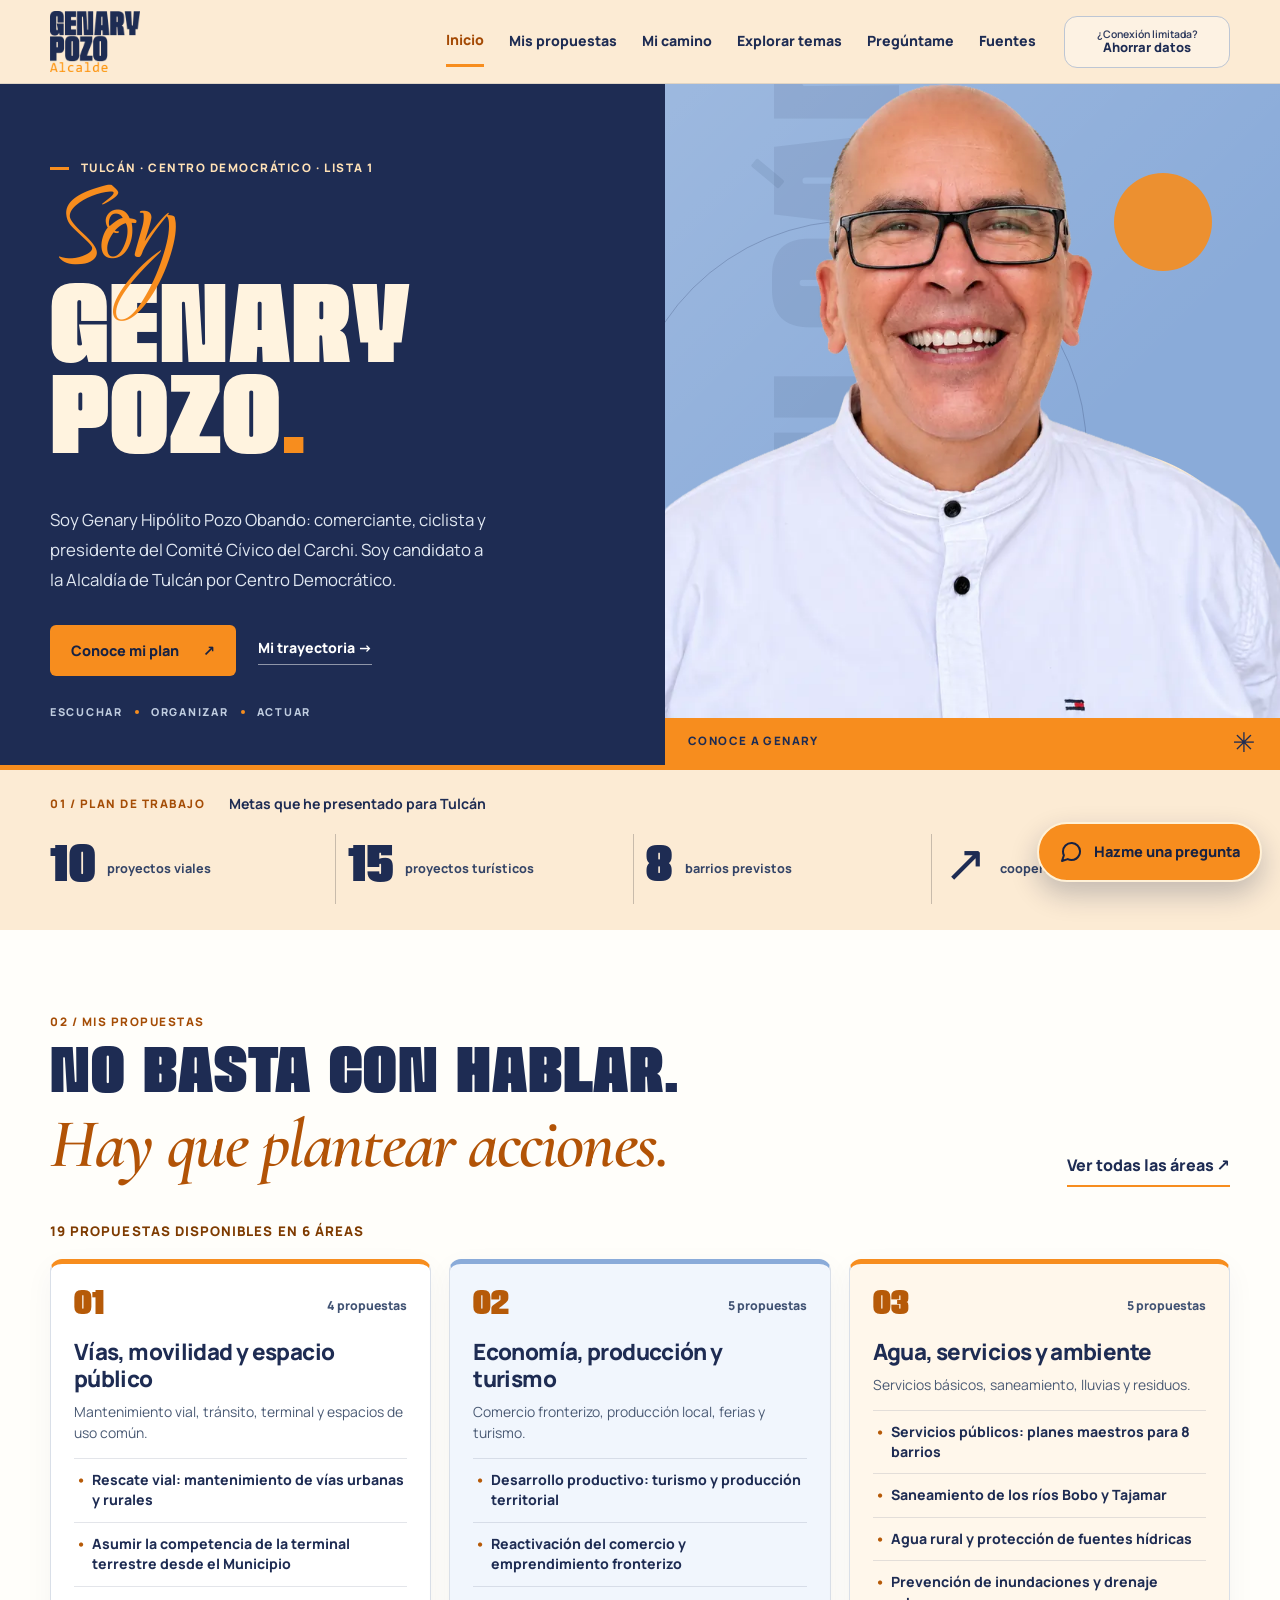
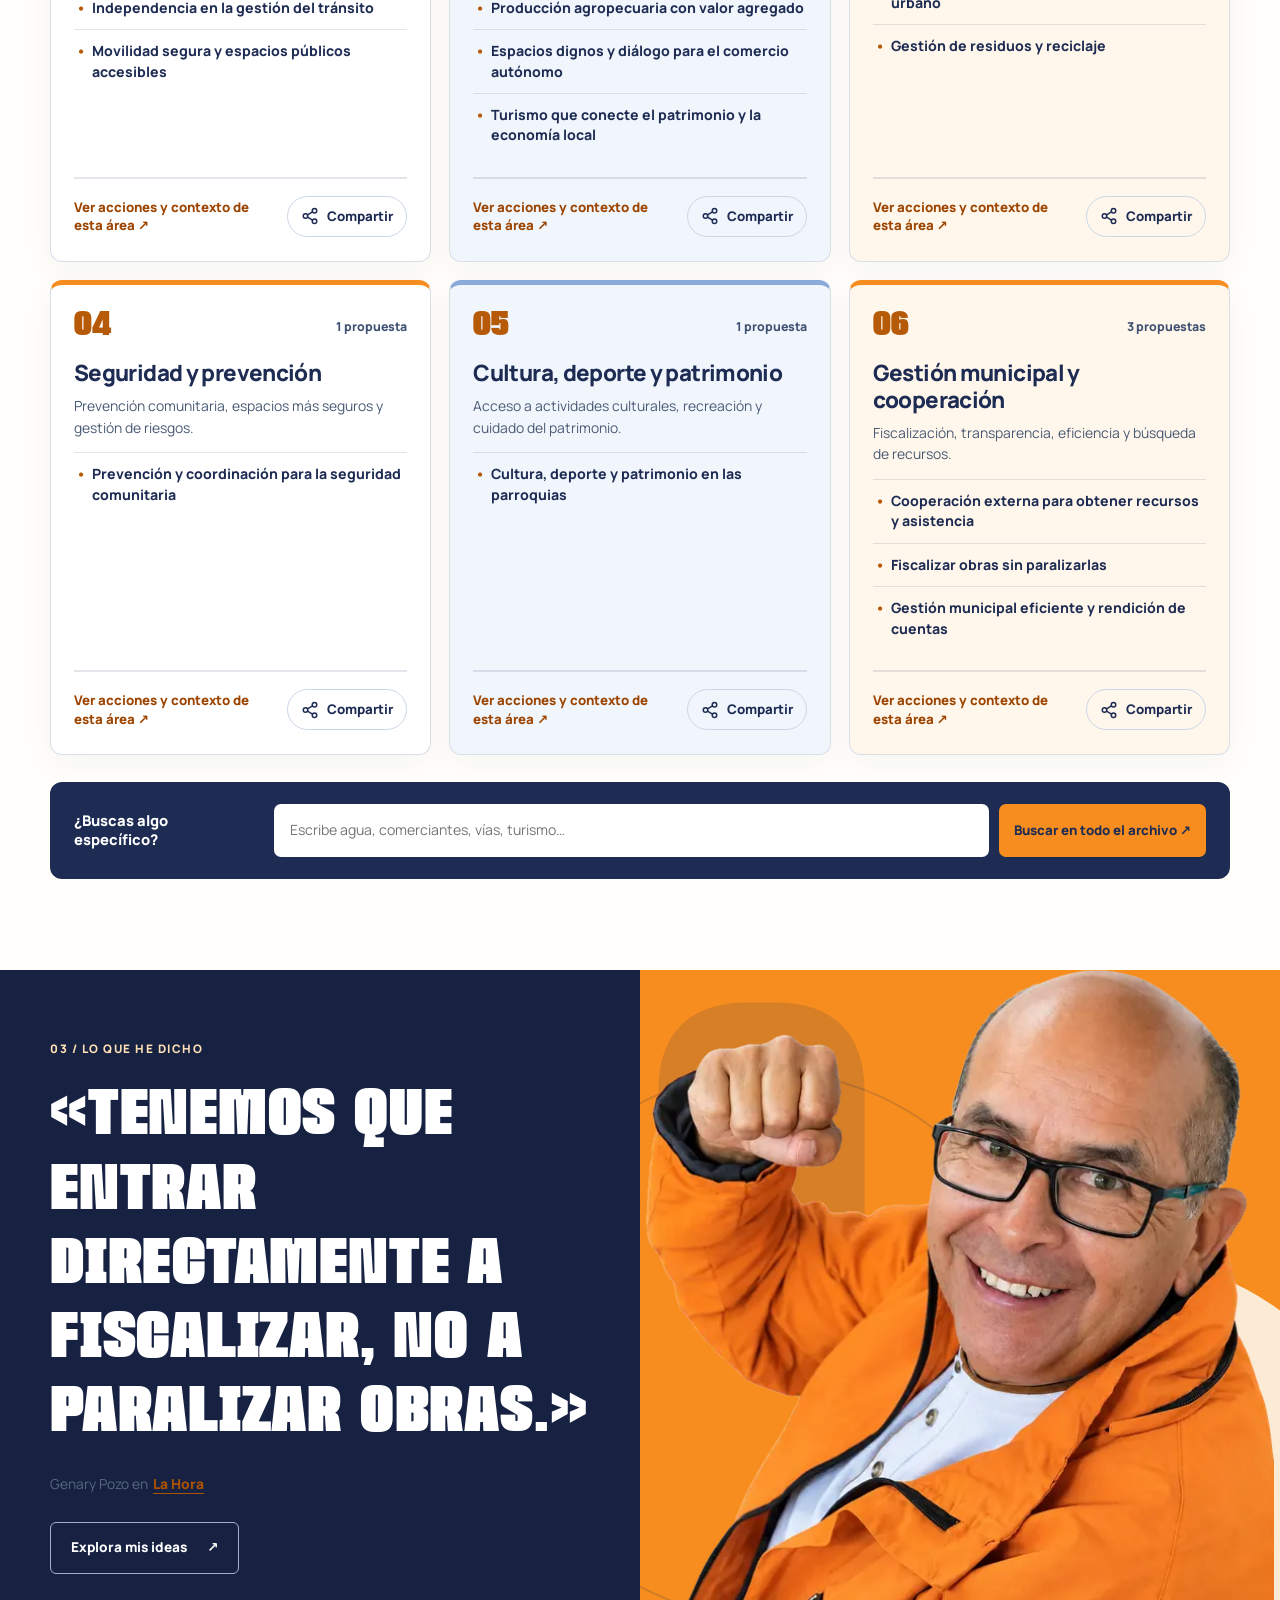
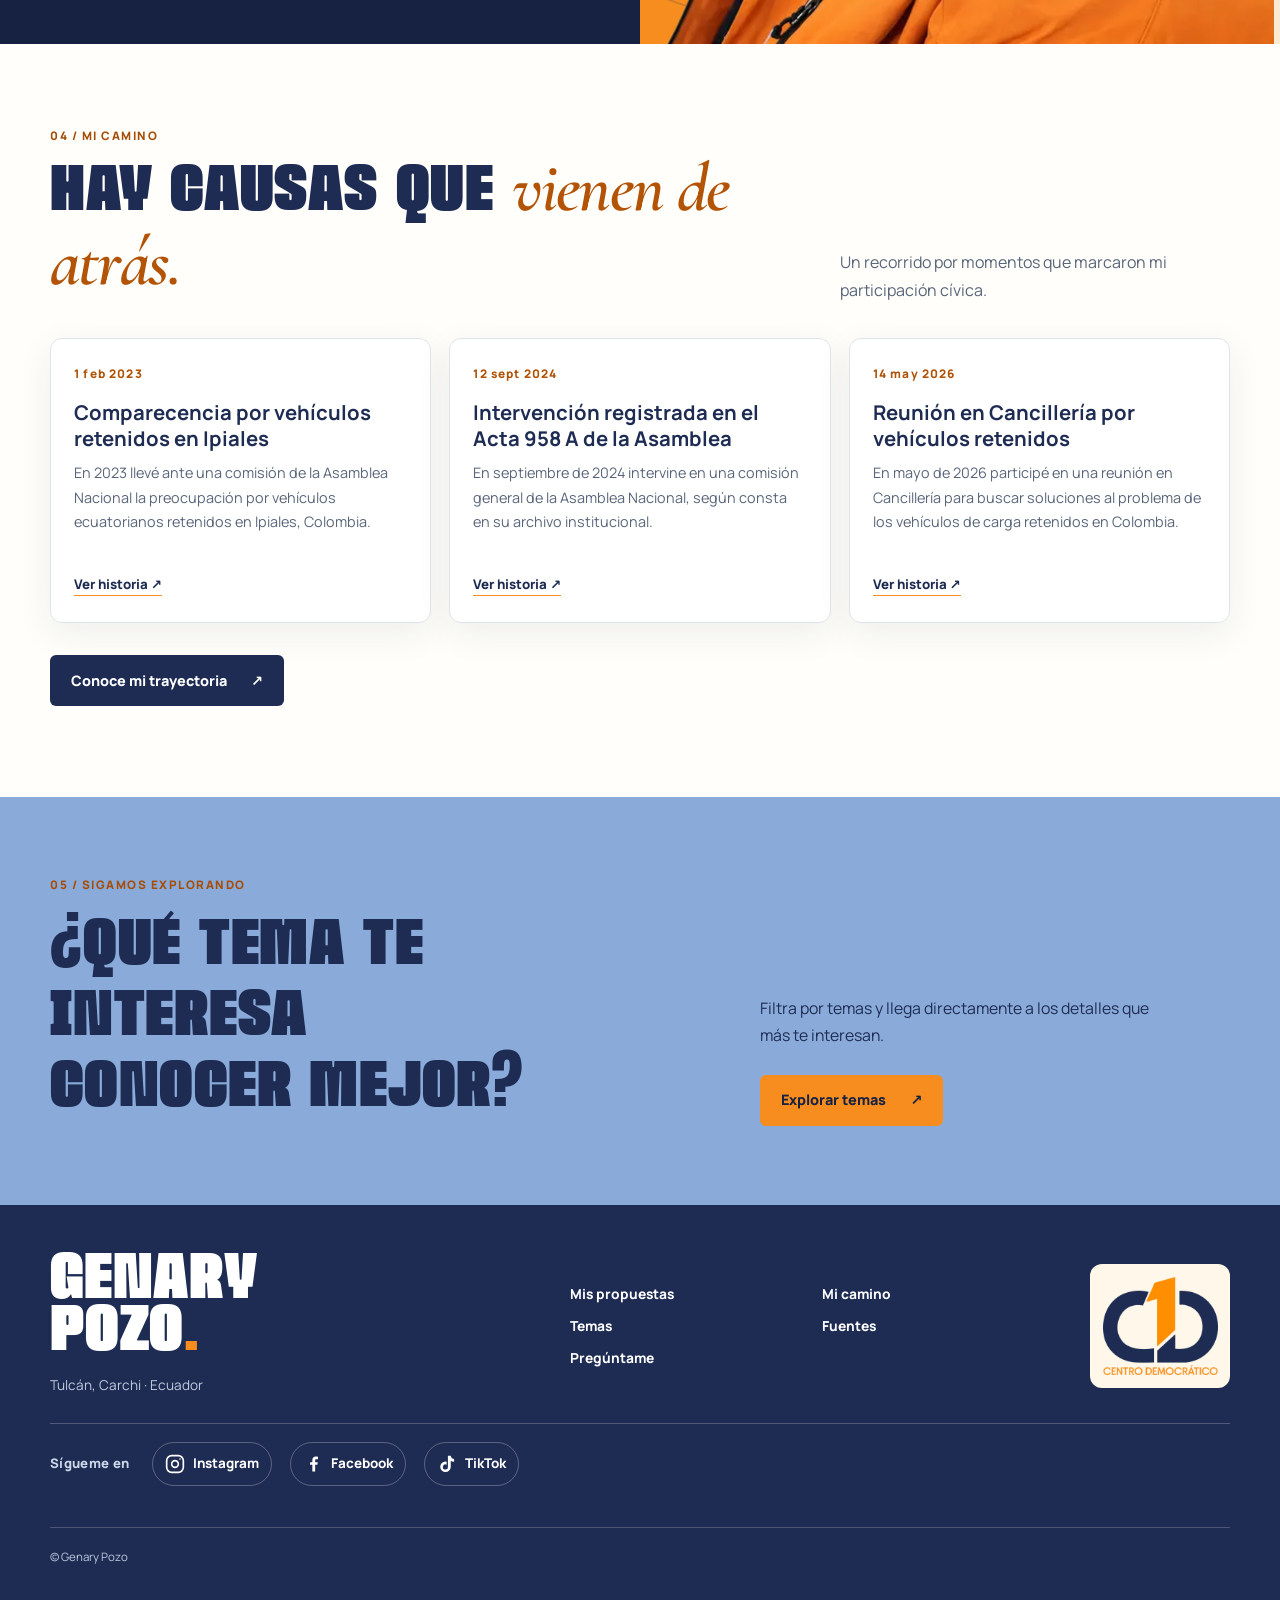
==== commit c84bca2e: "Add files via upload" ====
--- a/index.html
+++ b/index.html
@@ -9,7 +9,7 @@
 <link rel="icon" href="assets/favicon.png?v=19" type="image/png" sizes="256x256"/><link rel="icon" href="assets/favicon-32.png?v=19" type="image/png" sizes="32x32"/><link rel="shortcut icon" href="favicon.ico?v=19" type="image/x-icon"/><link rel="apple-touch-icon" href="apple-touch-icon.png?v=19" sizes="180x180"/><link as="image" href="assets/genary-hero.webp" rel="preload" type="image/webp"/>
 <link href="https://fonts.googleapis.com" rel="preconnect"/><link crossorigin="" href="https://fonts.gstatic.com" rel="preconnect"/>
 <link href="https://fonts.googleapis.com/css2?family=Anton&amp;family=Cormorant+Garamond:ital,wght@0,500;0,600;1,500;1,600&amp;family=Manrope:wght@400;500;600;700;800&amp;family=Qwigley&amp;display=swap" rel="stylesheet"/>
-<link href="styles.css?v=19" rel="stylesheet"/><script defer="" src="app.js?v=19"></script><title>Genary Pozo | Tulcán</title>
+<link href="styles.css?v=20" rel="stylesheet"/><script defer="" src="app.js?v=20"></script><title>Genary Pozo | Tulcán</title>
 </head>
 <body data-page="inicio">
 <a class="skip" href="#contenido">Saltar al contenido</a>
--- a/styles.css
+++ b/styles.css
@@ -1051,3 +1051,41 @@
      y su acento dibujado siguen siendo una misma unidad visual. */
   .area-page-hero h1 .ferron-word{display:inline;white-space:normal;overflow-wrap:anywhere}
 }
+
+/* v20 · Compartir por área/página, nunca por ficha individual. */
+.area-card-actions{display:flex;align-items:center;justify-content:space-between;flex-wrap:wrap;gap:12px;margin-top:auto;padding-top:17px;border-top:2px solid rgba(30,44,83,.12)}
+.area-card-actions .area-link{border:0;margin:0;padding:0;flex:1 1 175px;line-height:1.4}
+.area-card-actions .share-article{flex:0 0 auto;min-height:41px;padding:8px 13px}
+.page-share-slot{display:flex;align-items:center;margin-top:18px;min-height:43px}
+.page-share-slot .share-article{background:#fff;color:#1e2c53;border-color:#fff;min-height:44px}
+.page-share-slot .share-article:hover,.page-share-slot .share-article:focus-visible{background:#fcebd4;border-color:#f78d1e}
+.area-share-slot{margin-top:20px}
+.area-share-slot .share-article{position:relative;z-index:1}
+.path-hero .page-share-slot{display:inline-flex;margin-top:12px;margin-left:15px;vertical-align:middle}
+.path-hero .page-share-slot .share-article{min-height:52px}
+/* Los momentos se leen íntegros aquí; fuentes externas en vez de páginas duplicadas. */
+.timeline-card,.cause-card{scroll-margin-top:110px}
+.timeline-card time{display:block;margin-bottom:8px}
+.timeline-card .journey-text,.cause-card .journey-text{line-height:1.75;margin:12px 0 0;color:#364866}
+.timeline-card .journey-list,.cause-card .journey-list{padding-left:22px;margin:12px 0 0;line-height:1.75;color:#364866}
+.timeline-card .journey-list li,.cause-card .journey-list li{padding-bottom:7px}
+.cause-card .journey-list li strong{color:var(--navy)}
+.journey-source-actions{display:flex;flex-wrap:wrap;margin-top:17px}
+.journey-source-actions .card-detail-link{display:inline-flex;align-items:center;min-height:40px}
+.journey-quote{font:italic 600 1.25rem/1.55 var(--editorial);margin:15px 0 0;padding-left:17px;border-left:4px solid var(--orange);color:var(--navy)}
+.journey-quote cite{display:block;margin-top:6px;font:600 .76rem/1.5 var(--body);color:#4d5c75}
+.cause-card{min-width:0}
+.cause-card a{overflow-wrap:anywhere}
+.moment > .card-detail-link{margin-top:auto;padding-top:19px}
+.result-actions{display:flex;flex-wrap:wrap;gap:12px;margin-top:auto;padding-top:17px}
+.result-inline-detail{border-top:1px solid var(--line);padding-top:12px;margin-top:18px}
+.result-inline-detail summary{font-weight:800;color:#9c4400;cursor:pointer}
+.result-inline-body{margin-top:13px;line-height:1.65}
+.result-inline-body .journey-list{padding-left:22px}
+#principios{scroll-margin-top:100px}
+@media(max-width:650px){
+ .area-card-actions{align-items:flex-start;row-gap:14px}
+ .path-hero .page-share-slot{margin-left:0;display:flex;margin-top:15px}
+ .timeline-card{padding:23px 20px}
+ .cause-card{padding:23px 20px}
+}
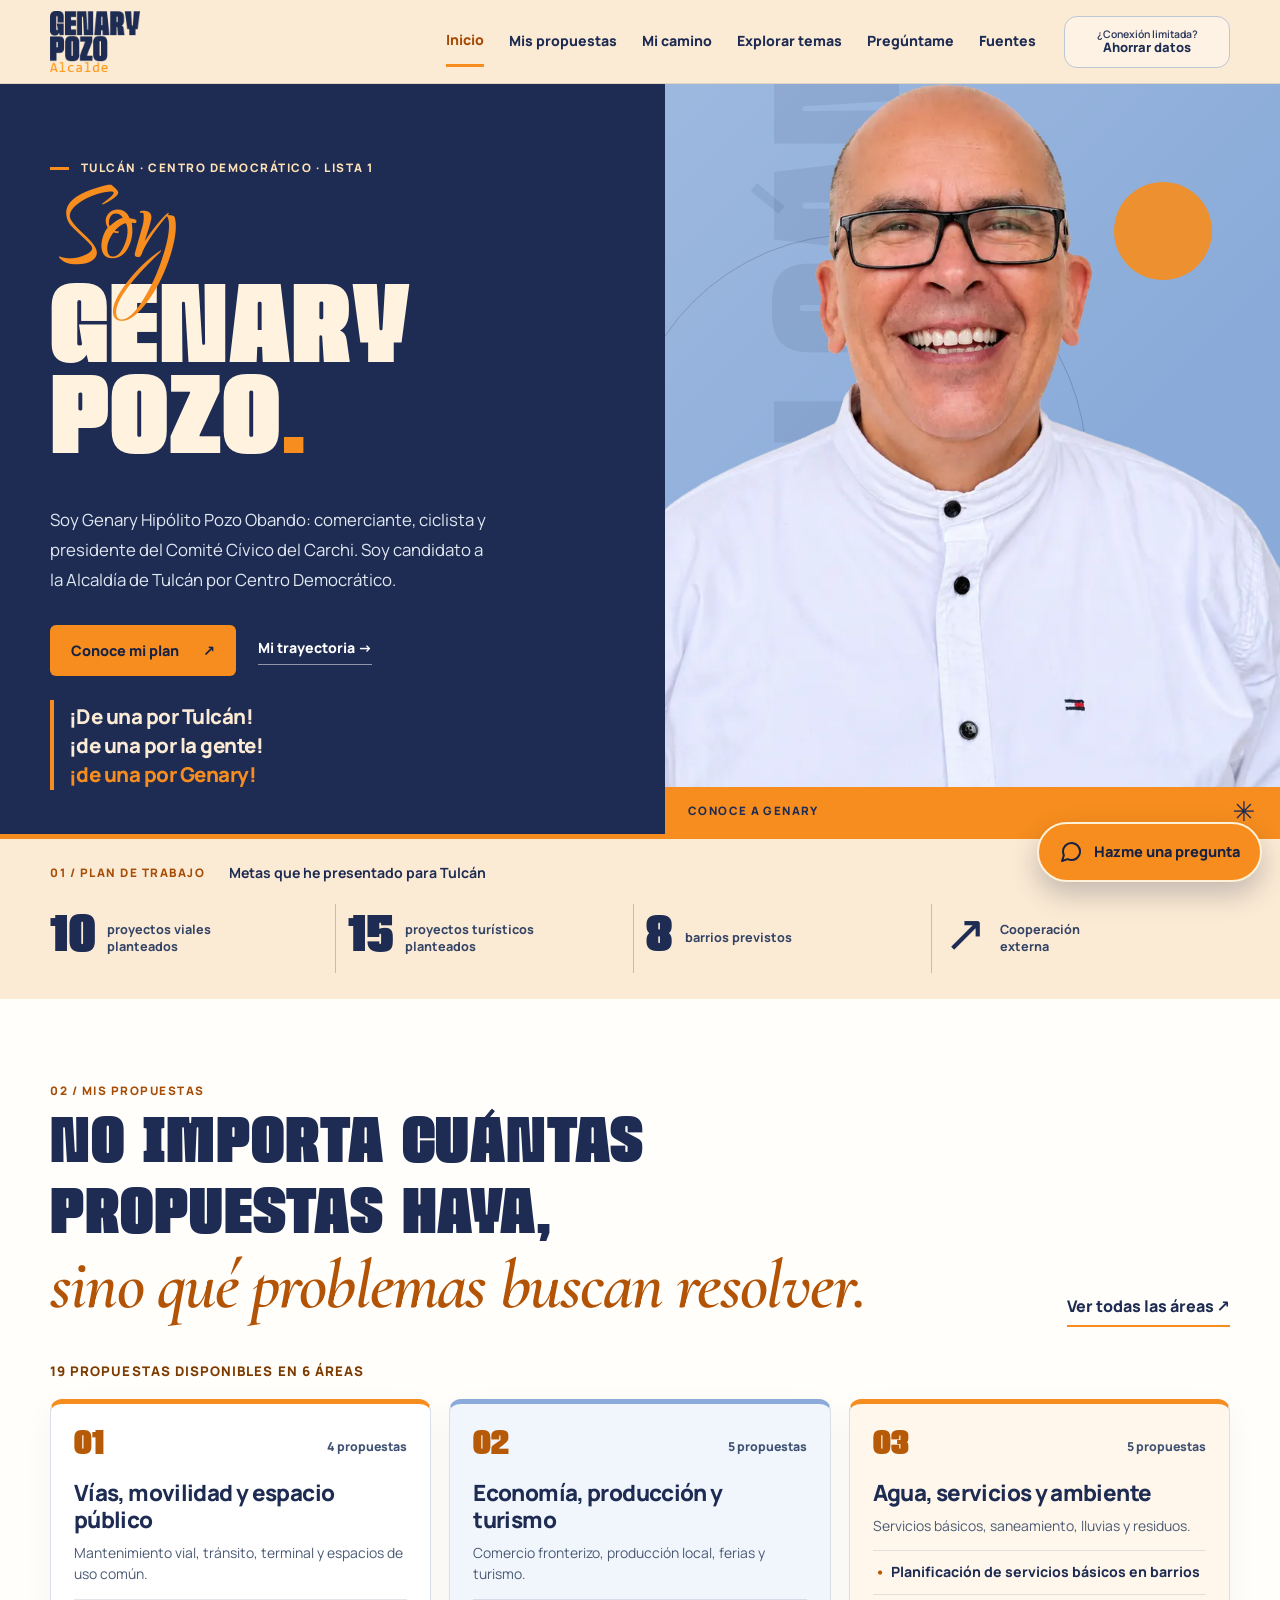
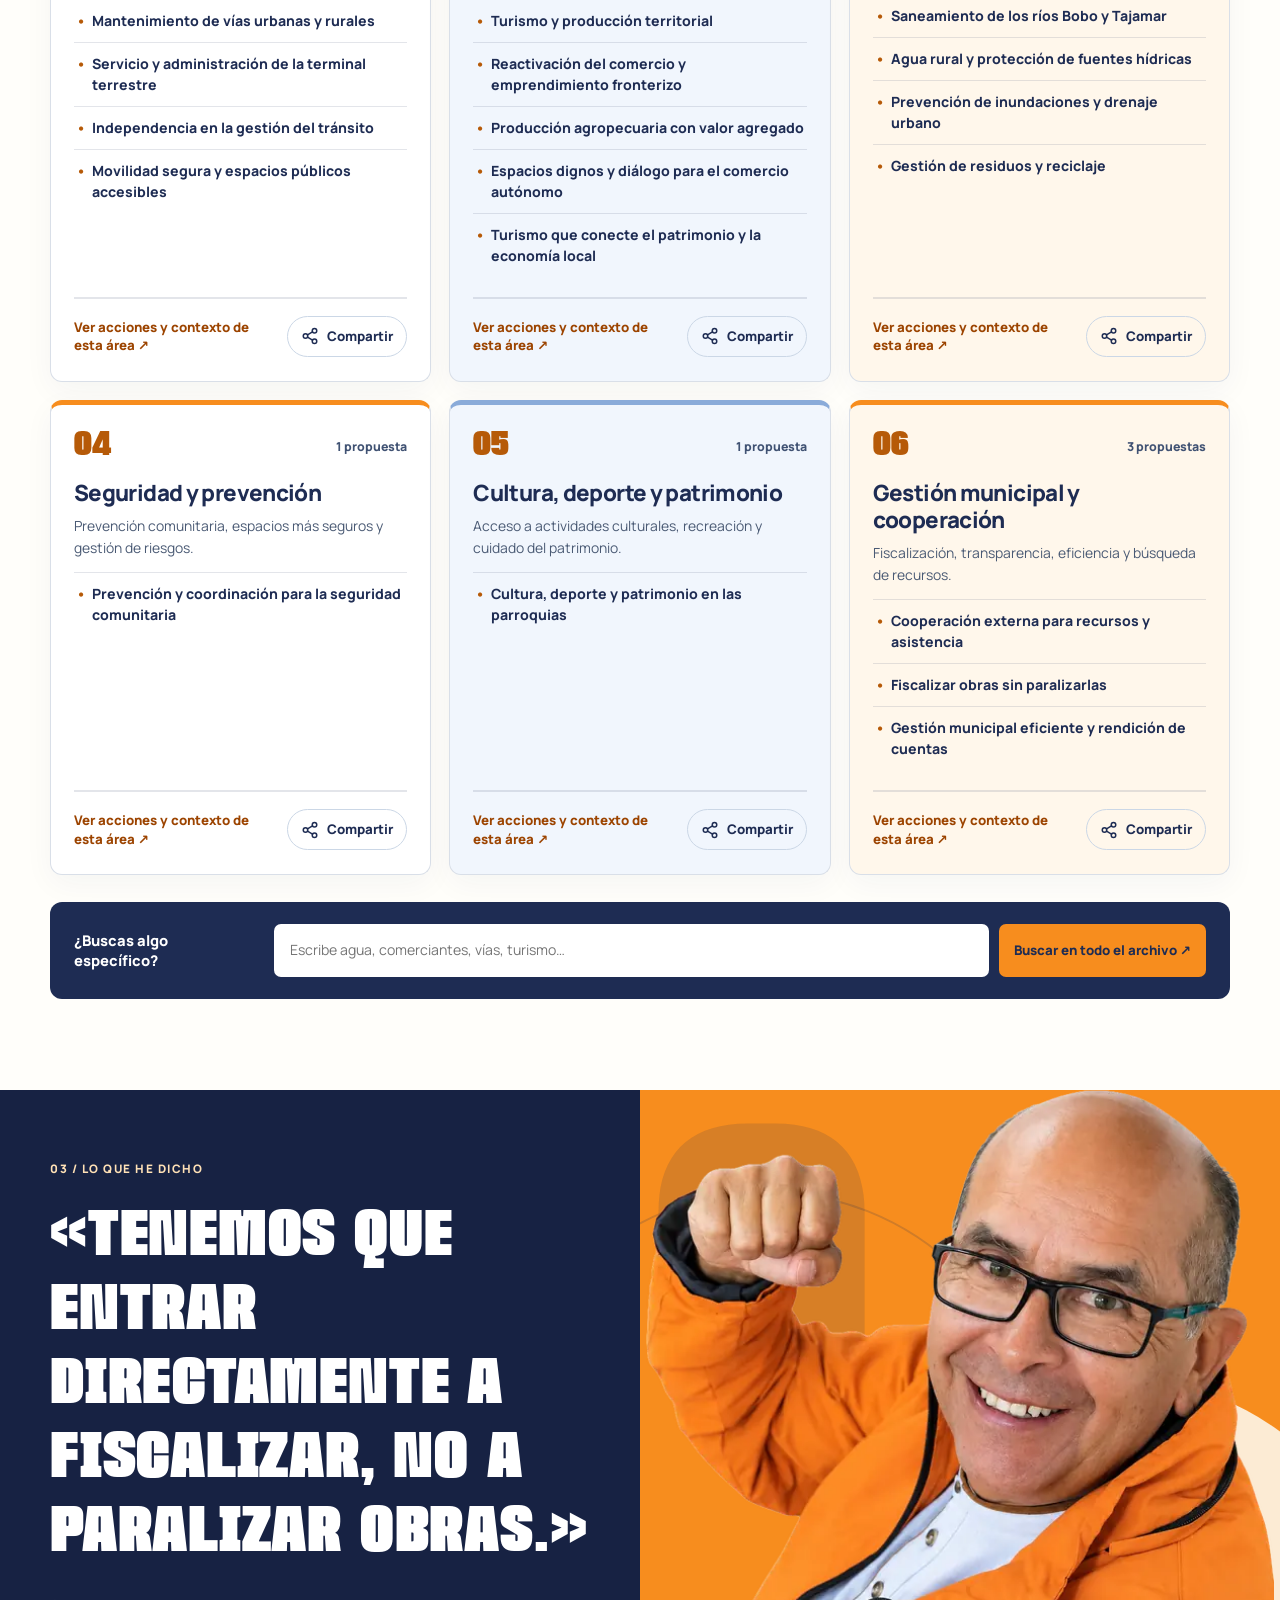
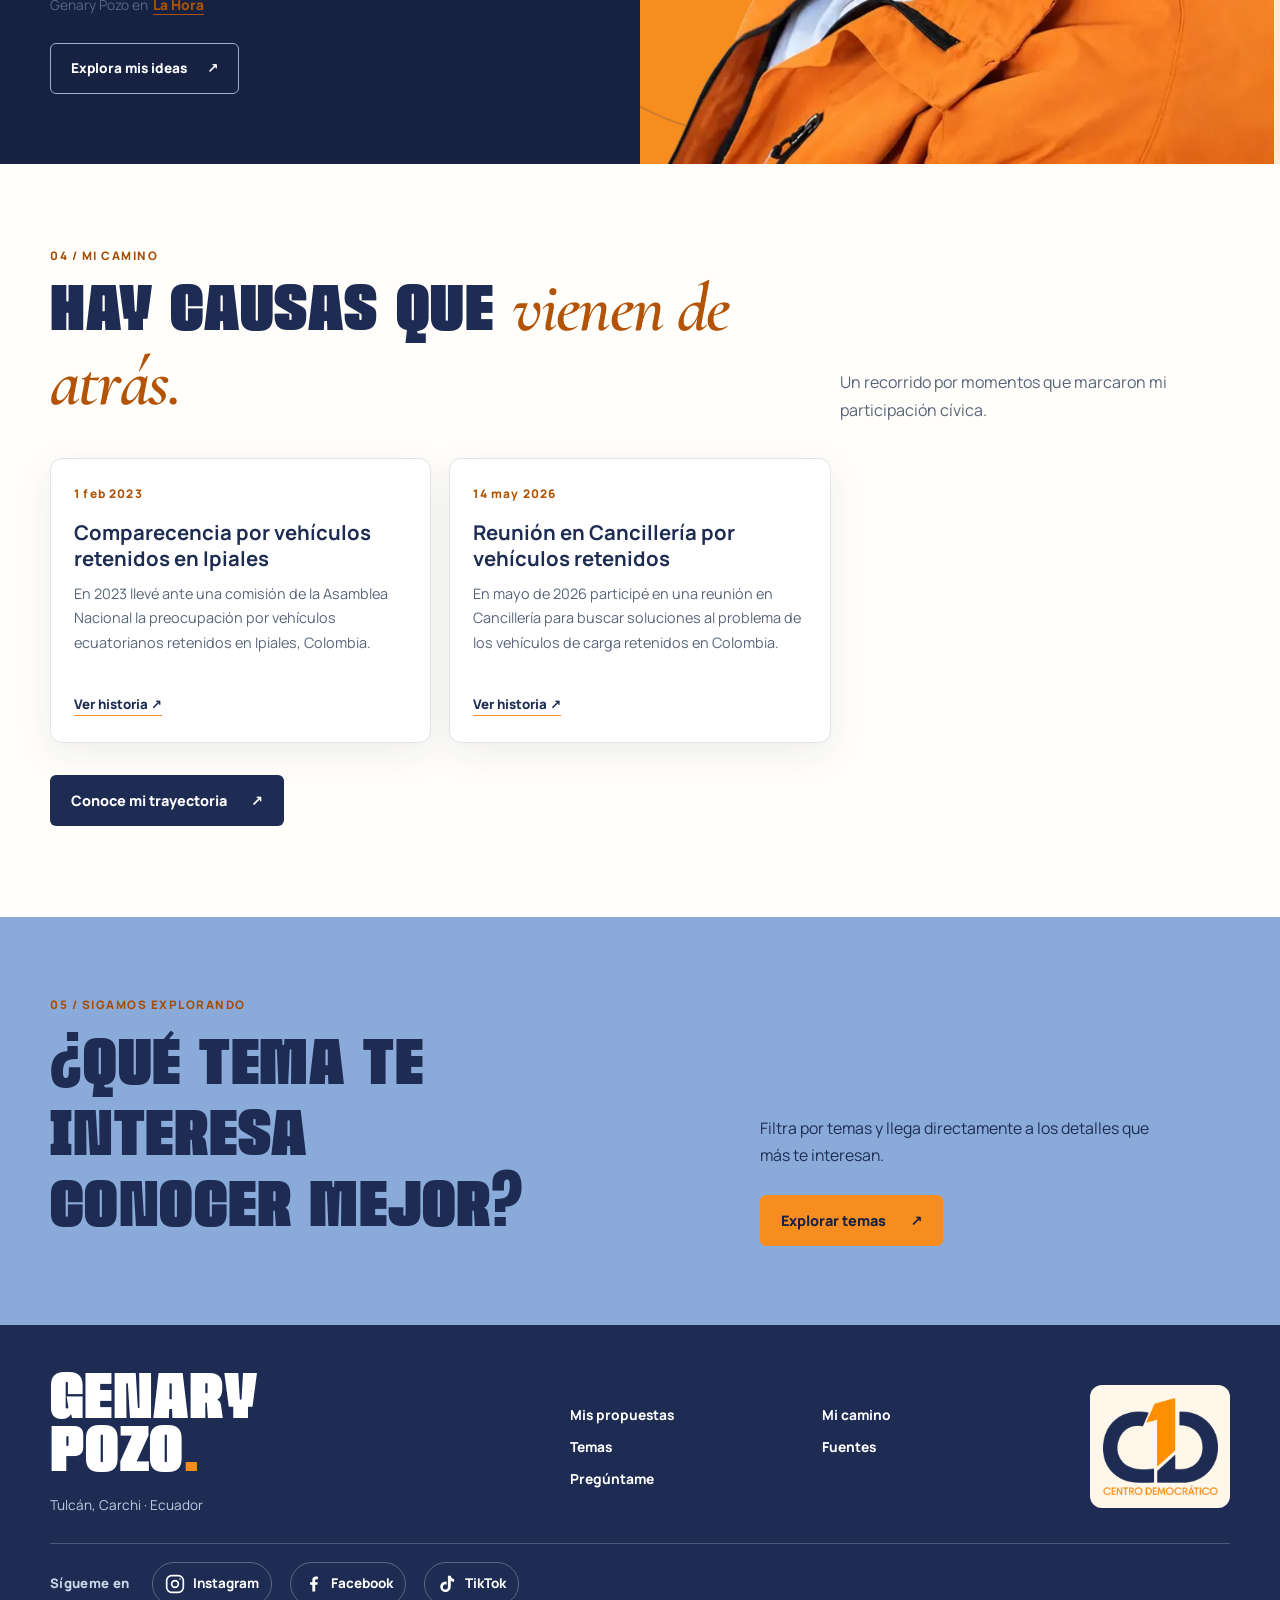
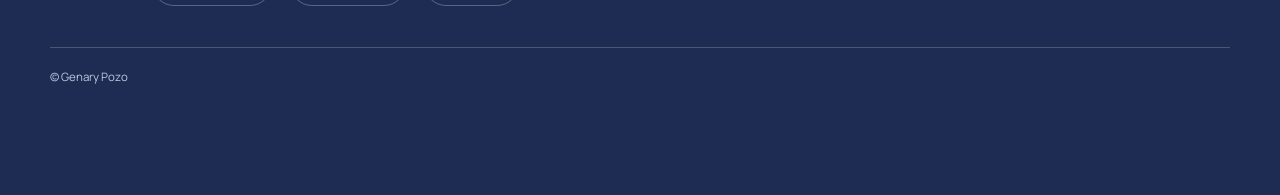
==== commit 4f13aad5: "Add files via upload" ====
--- a/index.html
+++ b/index.html
@@ -9,7 +9,7 @@
 <link rel="icon" href="assets/favicon.png?v=19" type="image/png" sizes="256x256"/><link rel="icon" href="assets/favicon-32.png?v=19" type="image/png" sizes="32x32"/><link rel="shortcut icon" href="favicon.ico?v=19" type="image/x-icon"/><link rel="apple-touch-icon" href="apple-touch-icon.png?v=19" sizes="180x180"/><link as="image" href="assets/genary-hero.webp" rel="preload" type="image/webp"/>
 <link href="https://fonts.googleapis.com" rel="preconnect"/><link crossorigin="" href="https://fonts.gstatic.com" rel="preconnect"/>
 <link href="https://fonts.googleapis.com/css2?family=Anton&amp;family=Cormorant+Garamond:ital,wght@0,500;0,600;1,500;1,600&amp;family=Manrope:wght@400;500;600;700;800&amp;family=Qwigley&amp;display=swap" rel="stylesheet"/>
-<link href="styles.css?v=20" rel="stylesheet"/><script defer="" src="app.js?v=20"></script><title>Genary Pozo | Tulcán</title>
+<link href="styles.css?v=22" rel="stylesheet"/><script defer="" src="app.js?v=22"></script><title>Genary Pozo | Tulcán</title>
 </head>
 <body data-page="inicio">
 <a class="skip" href="#contenido">Saltar al contenido</a>
@@ -26,7 +26,7 @@
 <h1><span class="h1-small">Soy</span><span class="h1-main">GENARY<br/><b>POZO<span class="dot">.</span></b></span></h1>
 <p class="hero-intro" id="hero-intro"></p>
 <div class="hero-actions"><a class="btn btn-orange" href="propuestas.html">Conoce mi plan <span aria-hidden="true">↗</span></a><a class="hero-second" href="trayectoria.html">Mi trayectoria <span aria-hidden="true">→</span></a></div>
-<p class="hero-foot">Escuchar <i></i> Organizar <i></i> Actuar</p>
+<p class="campaign-slogan"><span>¡De una por Tulcán!</span><span>¡de una por la gente!</span><span>¡de una por Genary!</span></p>
 </div>
 <div aria-label="Retrato de Genary Pozo" class="hero-art">
 <span aria-hidden="true" class="back-word">TULCÁN</span><div aria-hidden="true" class="hero-sun"></div>
@@ -35,7 +35,7 @@
 </div>
 </div></section>
 <section class="numbers" id="metas"><div class="container"><div class="numbers-header"><span class="mini-index">01 / PLAN DE TRABAJO</span><p>Metas que he presentado para Tulcán</p></div><div class="number-list" id="number-list"></div></div></section>
-<section class="home-section proposals-preview" id="plan"><div class="container"><div class="section-head"><div><p class="mini-index">02 / MIS PROPUESTAS</p><h2>No basta con hablar.<br/><span>Hay que plantear acciones.</span></h2></div><a class="text-link" href="propuestas.html">Ver todas las áreas <span aria-hidden="true">↗</span></a></div><div class="proposal-count-line" id="proposals-live-count" aria-live="polite"></div>
+<section class="home-section proposals-preview" id="plan"><div class="container"><div class="section-head"><div><p class="mini-index">02 / MIS PROPUESTAS</p><h2>No importa cuántas propuestas haya,<br/><span>sino qué problemas buscan resolver.</span></h2></div><a class="text-link" href="propuestas.html">Ver todas las áreas <span aria-hidden="true">↗</span></a></div><div class="proposal-count-line" id="proposals-live-count" aria-live="polite"></div>
 <div class="featured-grid areas-home" id="featured-plan"></div>
 <form action="explorar.html" class="inline-search" method="get" role="search"><label for="home-search">¿Buscas algo específico?</label><div><input id="home-search" name="q" type="search" placeholder="Escribe agua, comerciantes, vías, turismo…"/><button type="submit">Buscar en todo el archivo ↗</button></div></form></div></section>
 <section class="quote-band"><div class="container quote-grid"><div><p class="mini-index light-index">03 / LO QUE HE DICHO</p><blockquote id="home-quote"> </blockquote><div class="source-compact" id="home-quote-source"></div><a class="outline-link" href="explorar.html">Explora mis ideas <span aria-hidden="true">↗</span></a></div><div class="quote-visual"><div class="quote-portrait"><img alt="Genary Pozo con chaqueta naranja" class="optional-img" data-src="assets/genary-cercano.webp" height="666" loading="lazy" width="620"/></div>
--- a/styles.css
+++ b/styles.css
@@ -1089,3 +1089,9 @@
  .timeline-card{padding:23px 20px}
  .cause-card{padding:23px 20px}
 }
+
+/* v21: eslogan en portada, sin superposición ni animación. */
+[hidden]{display:none!important}
+.campaign-slogan{display:flex;flex-direction:column;gap:3px;align-items:flex-start;border-left:4px solid var(--orange);padding:3px 0 3px 15px;margin:24px 0 0;color:#fcebd4;font-family:var(--body);font-size:clamp(1.02rem,1.6vw,1.38rem);font-weight:800;line-height:1.27;letter-spacing:-.025em;max-width:100%}
+.campaign-slogan span:last-child{color:var(--orange)}
+@media(max-width:600px){.campaign-slogan{margin-top:21px;font-size:1.05rem;gap:3px;padding-left:12px}}
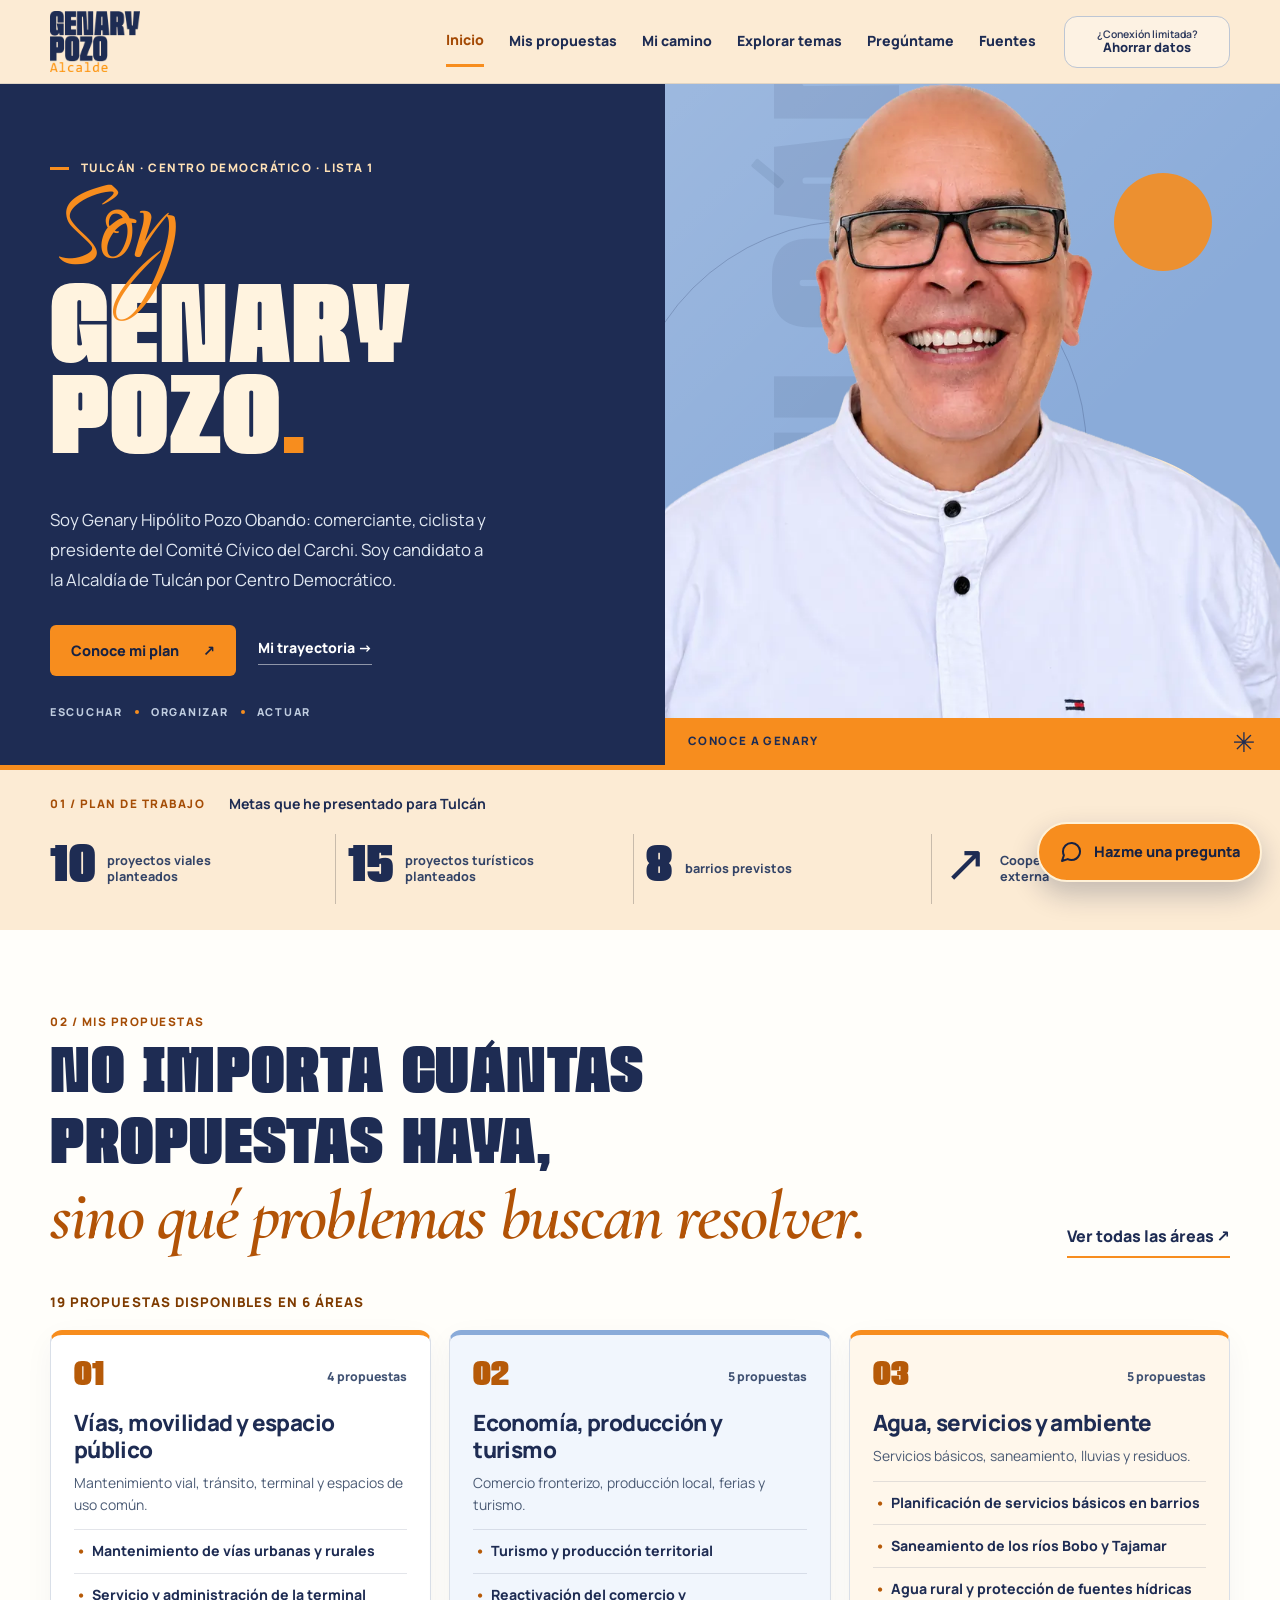
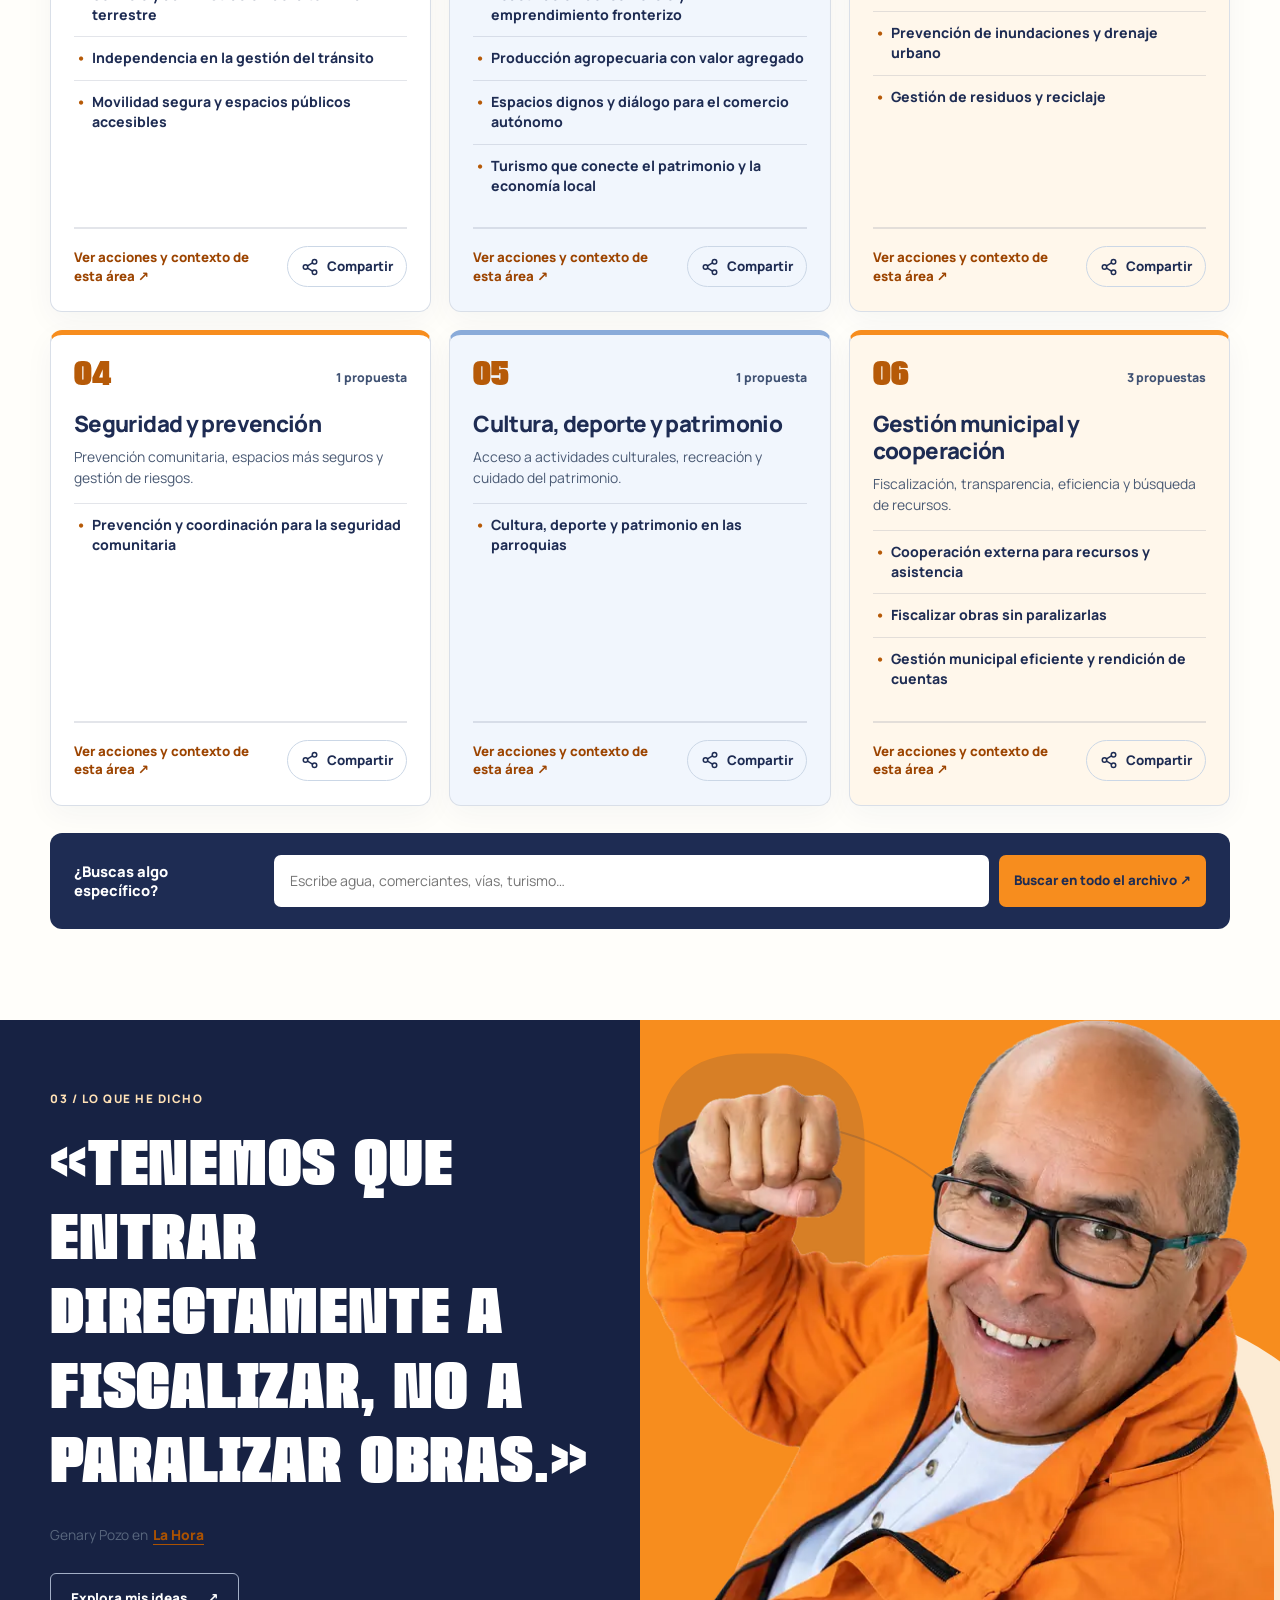
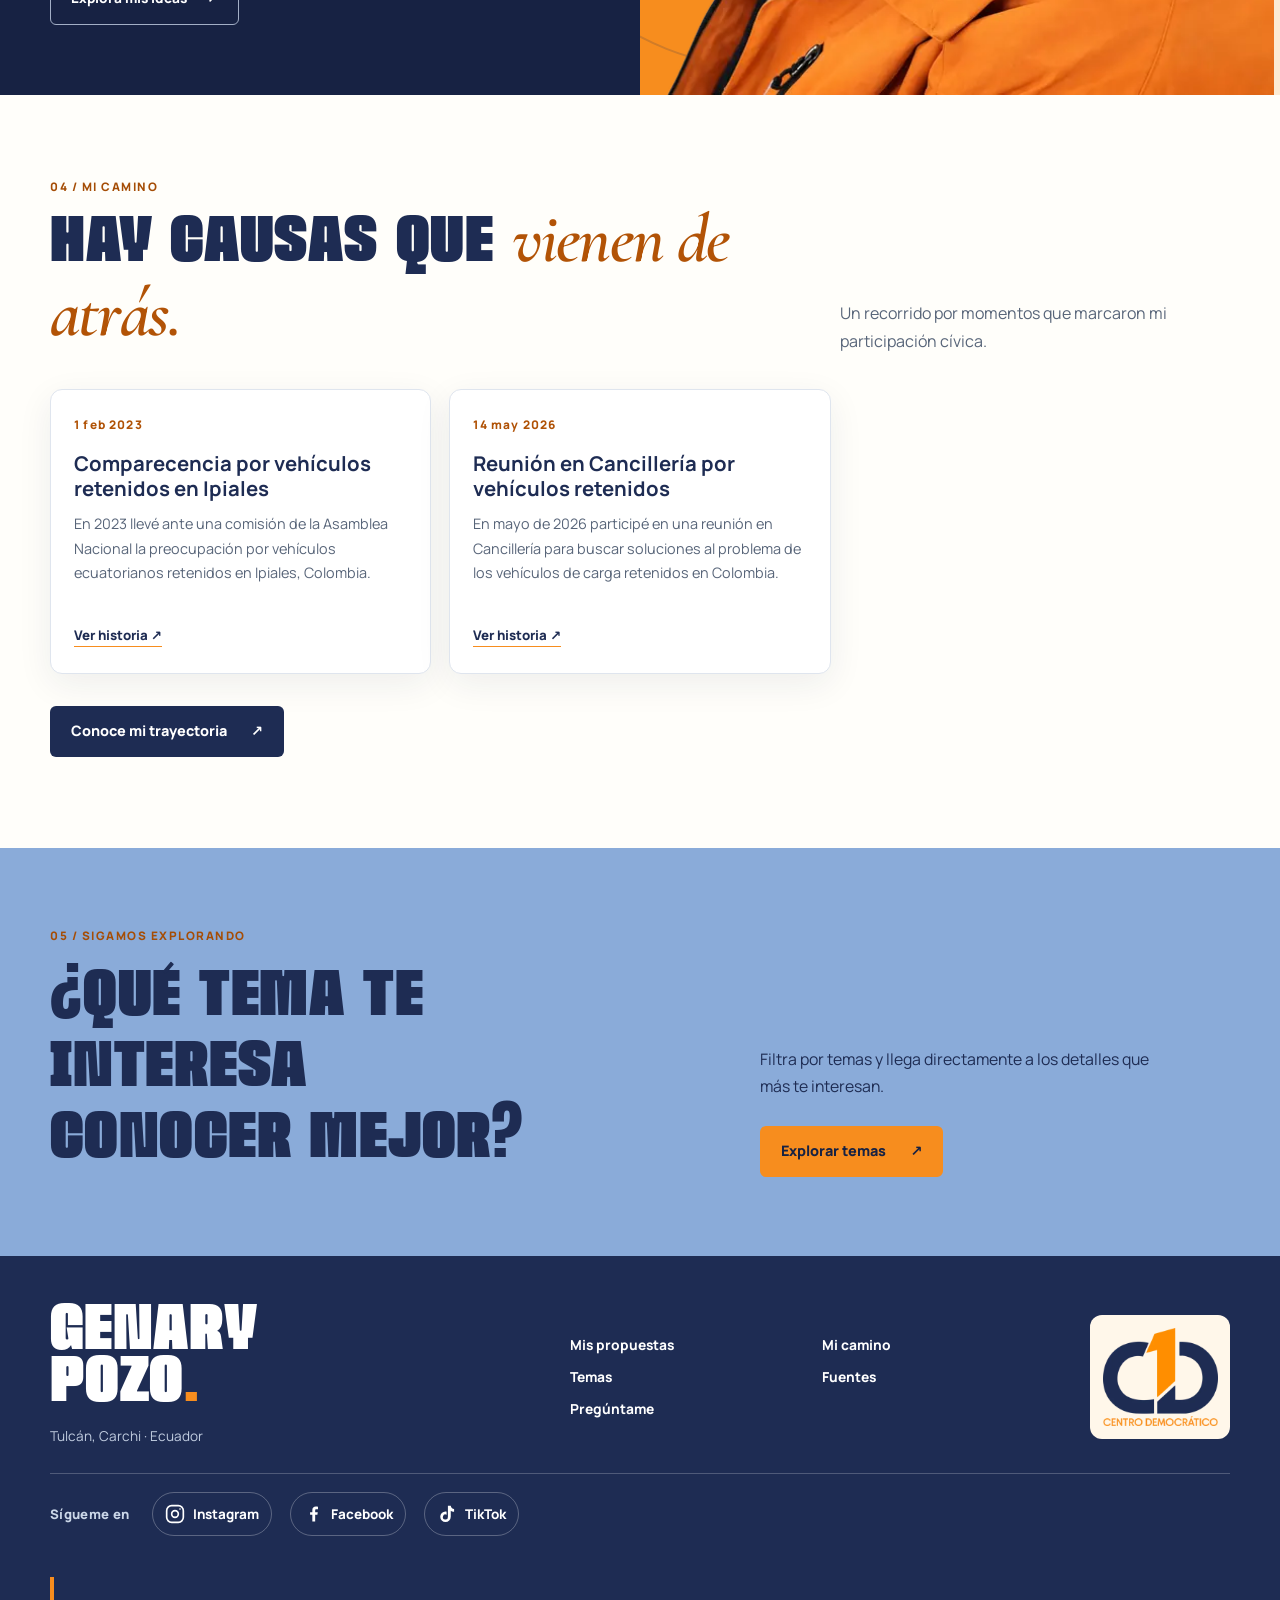
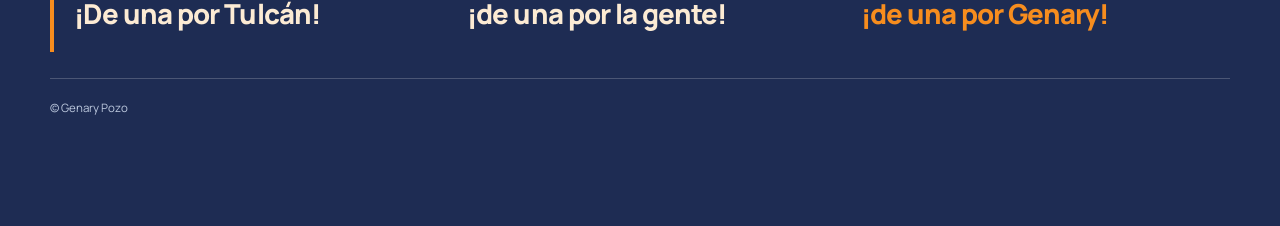
==== commit e50f0f4f: "Add files via upload" ====
--- a/index.html
+++ b/index.html
@@ -9,7 +9,7 @@
 <link rel="icon" href="assets/favicon.png?v=19" type="image/png" sizes="256x256"/><link rel="icon" href="assets/favicon-32.png?v=19" type="image/png" sizes="32x32"/><link rel="shortcut icon" href="favicon.ico?v=19" type="image/x-icon"/><link rel="apple-touch-icon" href="apple-touch-icon.png?v=19" sizes="180x180"/><link as="image" href="assets/genary-hero.webp" rel="preload" type="image/webp"/>
 <link href="https://fonts.googleapis.com" rel="preconnect"/><link crossorigin="" href="https://fonts.gstatic.com" rel="preconnect"/>
 <link href="https://fonts.googleapis.com/css2?family=Anton&amp;family=Cormorant+Garamond:ital,wght@0,500;0,600;1,500;1,600&amp;family=Manrope:wght@400;500;600;700;800&amp;family=Qwigley&amp;display=swap" rel="stylesheet"/>
-<link href="styles.css?v=22" rel="stylesheet"/><script defer="" src="app.js?v=22"></script><title>Genary Pozo | Tulcán</title>
+<link href="styles.css?v=23" rel="stylesheet"/><script defer="" src="app.js?v=23"></script><title>Genary Pozo | Tulcán</title>
 </head>
 <body data-page="inicio">
 <a class="skip" href="#contenido">Saltar al contenido</a>
@@ -26,7 +26,7 @@
 <h1><span class="h1-small">Soy</span><span class="h1-main">GENARY<br/><b>POZO<span class="dot">.</span></b></span></h1>
 <p class="hero-intro" id="hero-intro"></p>
 <div class="hero-actions"><a class="btn btn-orange" href="propuestas.html">Conoce mi plan <span aria-hidden="true">↗</span></a><a class="hero-second" href="trayectoria.html">Mi trayectoria <span aria-hidden="true">→</span></a></div>
-<p class="campaign-slogan"><span>¡De una por Tulcán!</span><span>¡de una por la gente!</span><span>¡de una por Genary!</span></p>
+<p class="hero-foot">Escuchar <i></i> Organizar <i></i> Actuar</p>
 </div>
 <div aria-label="Retrato de Genary Pozo" class="hero-art">
 <span aria-hidden="true" class="back-word">TULCÁN</span><div aria-hidden="true" class="hero-sun"></div>
@@ -54,6 +54,6 @@
 <a aria-label="Instagram de Genary Pozo (abre en otra pestaña)" href="https://www.instagram.com/genarypozo/" rel="noopener noreferrer" target="_blank"><svg aria-hidden="true" fill="none" height="20" stroke="currentColor" stroke-linecap="round" stroke-linejoin="round" stroke-width="2" viewbox="0 0 24 24" width="20"><rect height="20" rx="6" width="20" x="2" y="2"></rect><circle cx="12" cy="12" r="4"></circle><circle cx="18" cy="6" fill="currentColor" r="1" stroke="none"></circle></svg><span>Instagram</span></a>
 <a aria-label="Facebook de Genary Pozo (abre en otra pestaña)" href="https://www.facebook.com/profile.php?id=100063680343595" rel="noopener noreferrer" target="_blank"><svg aria-hidden="true" fill="currentColor" height="20" viewbox="0 0 24 24" width="20"><path d="M14.6 21v-8h2.7l.4-3.2h-3.1V7.7c0-.9.2-1.5 1.6-1.5H18V3.3C17.7 3.2 16.6 3 15.4 3 12.8 3 11.2 4.5 11.2 7.2v2.6H8.5V13h2.7v8h3.4Z"></path></svg><span>Facebook</span></a>
 <a aria-label="TikTok de Genary Pozo (abre en otra pestaña)" href="https://www.tiktok.com/@genarypozobando" rel="noopener noreferrer" target="_blank"><svg aria-hidden="true" fill="currentColor" height="20" viewbox="0 0 24 24" width="20"><path d="M16.5 2c.3 2.3 1.8 3.7 4 3.9v3.5c-1.6 0-3-.4-4-1.3v7.2a6.3 6.3 0 1 1-6.3-6.3c.4 0 .9.1 1.3.2v3.7a3 3 0 1 0 1.6 2.6V2h3.4Z"></path></svg><span>TikTok</span></a>
-</div></div><div class="container footer-bottom"><span>© Genary Pozo</span></div></footer>
+</div></div><div class="container footer-slogan"><p><span>¡De una por Tulcán!</span><span>¡de una por la gente!</span><span>¡de una por Genary!</span></p></div><div class="container footer-bottom"><span>© Genary Pozo</span></div></footer>
 <noscript><p class="noscript">Activa JavaScript para consultar las propuestas, trayectoria y referencias desde los datos públicos.</p></noscript>
 <a aria-label="Hazme una pregunta. Ir a Pregúntame" class="ask-float" href="preguntas.html"><svg aria-hidden="true" fill="none" height="24" stroke="currentColor" stroke-linecap="round" stroke-linejoin="round" stroke-width="2" viewbox="0 0 24 24" width="24"><path d="M21 11.5a8.4 8.4 0 0 1-.9 3.8A8.5 8.5 0 0 1 12.5 20a8.4 8.4 0 0 1-3.8-.9L3 21l1.9-5.7a8.4 8.4 0 0 1-.9-3.8A8.5 8.5 0 0 1 12.5 3h.5A8.5 8.5 0 0 1 21 11v.5Z"></path></svg><span>Hazme una pregunta</span></a></body></html>
--- a/styles.css
+++ b/styles.css
@@ -1090,8 +1090,11 @@
  .cause-card{padding:23px 20px}
 }
 
-/* v21: eslogan en portada, sin superposición ni animación. */
+/* v21: conservar ocultación de secciones vacías. */
 [hidden]{display:none!important}
-.campaign-slogan{display:flex;flex-direction:column;gap:3px;align-items:flex-start;border-left:4px solid var(--orange);padding:3px 0 3px 15px;margin:24px 0 0;color:#fcebd4;font-family:var(--body);font-size:clamp(1.02rem,1.6vw,1.38rem);font-weight:800;line-height:1.27;letter-spacing:-.025em;max-width:100%}
-.campaign-slogan span:last-child{color:var(--orange)}
-@media(max-width:600px){.campaign-slogan{margin-top:21px;font-size:1.05rem;gap:3px;padding-left:12px}}
+
+/* v23: cierre de campaña integrado en el pie de página. */
+.footer-slogan{padding-bottom:26px}
+.footer-slogan p{display:grid;grid-template-columns:repeat(3,minmax(0,1fr));align-items:center;gap:12px 24px;margin:0;padding:20px 0 20px 20px;border-left:4px solid var(--orange);color:var(--cream);font:800 clamp(1.1rem,2.15vw,1.85rem)/1.25 var(--body);letter-spacing:-.035em}
+.footer-slogan p span:last-child{color:var(--orange)}
+@media(max-width:760px){.footer-slogan p{grid-template-columns:1fr;gap:5px;padding:8px 0 8px 16px;font-size:clamp(1.2rem,4.6vw,1.7rem)}.footer-slogan{padding-bottom:24px}}
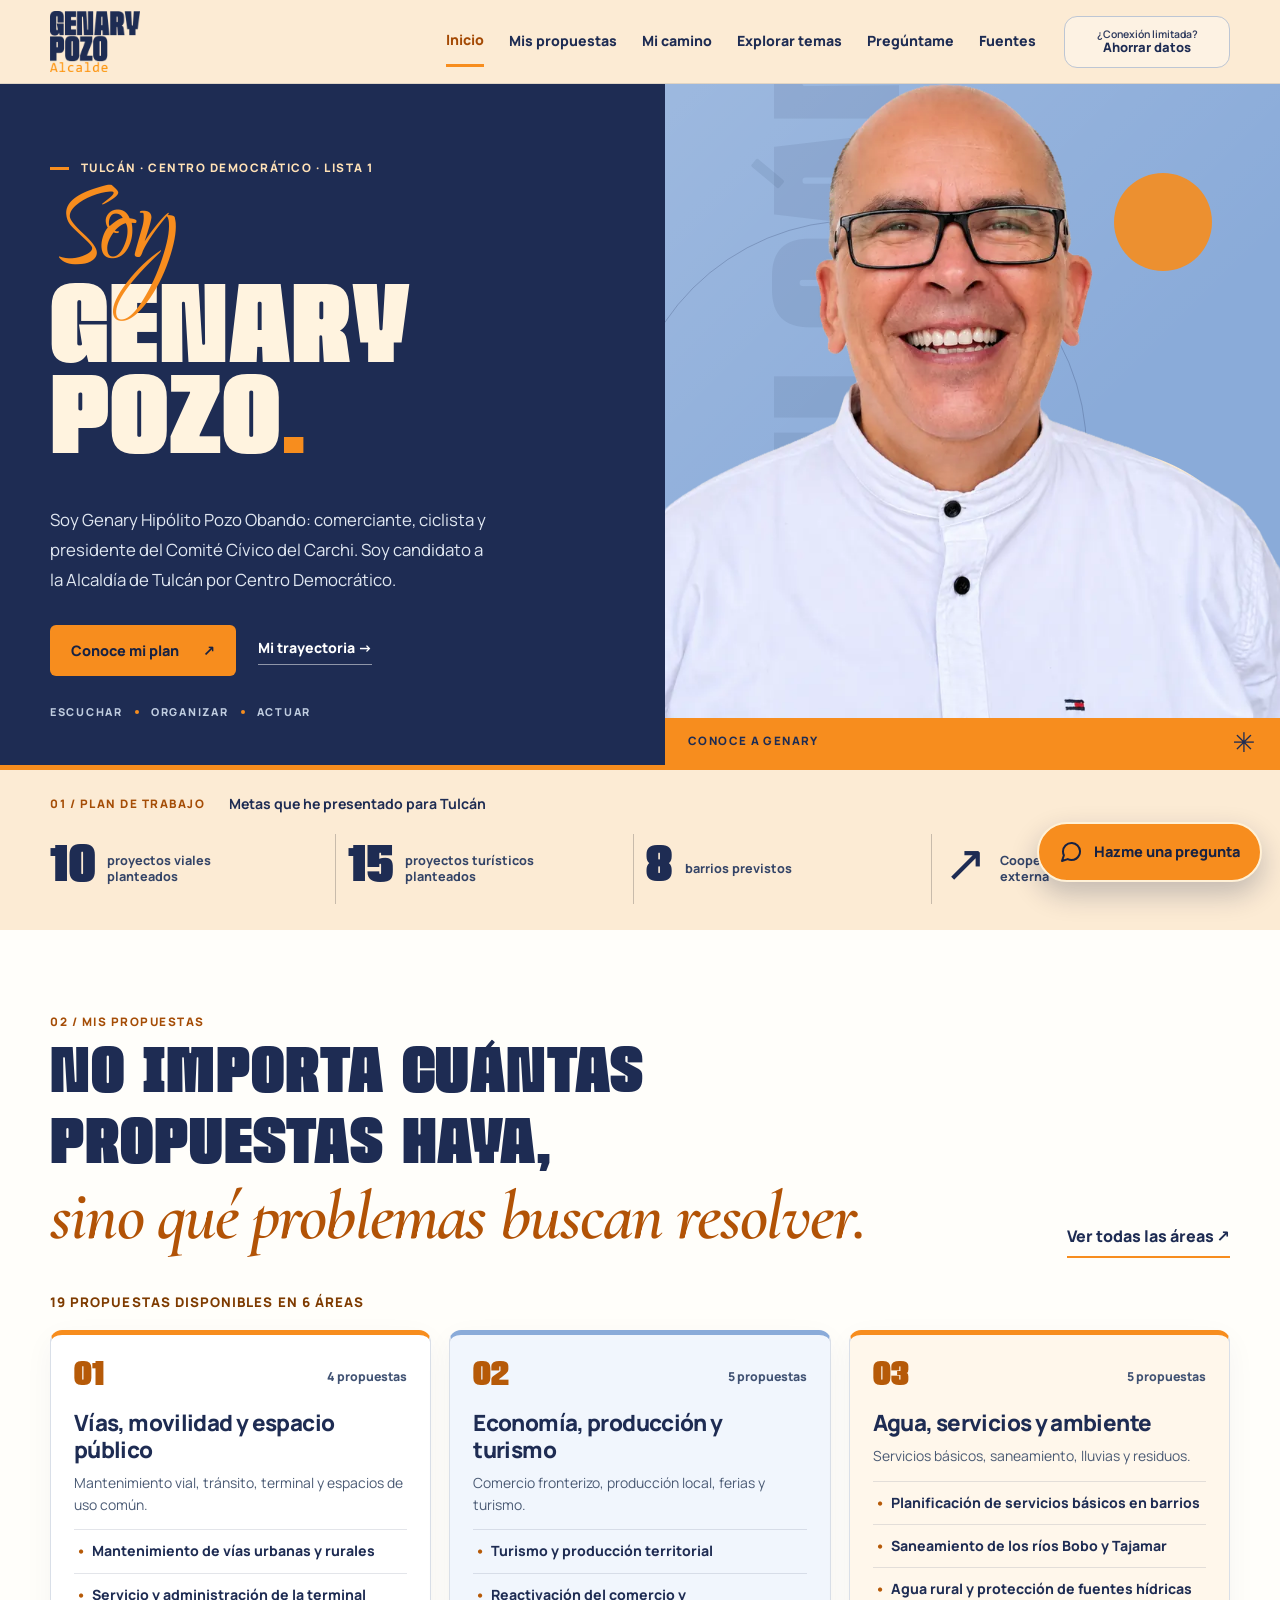
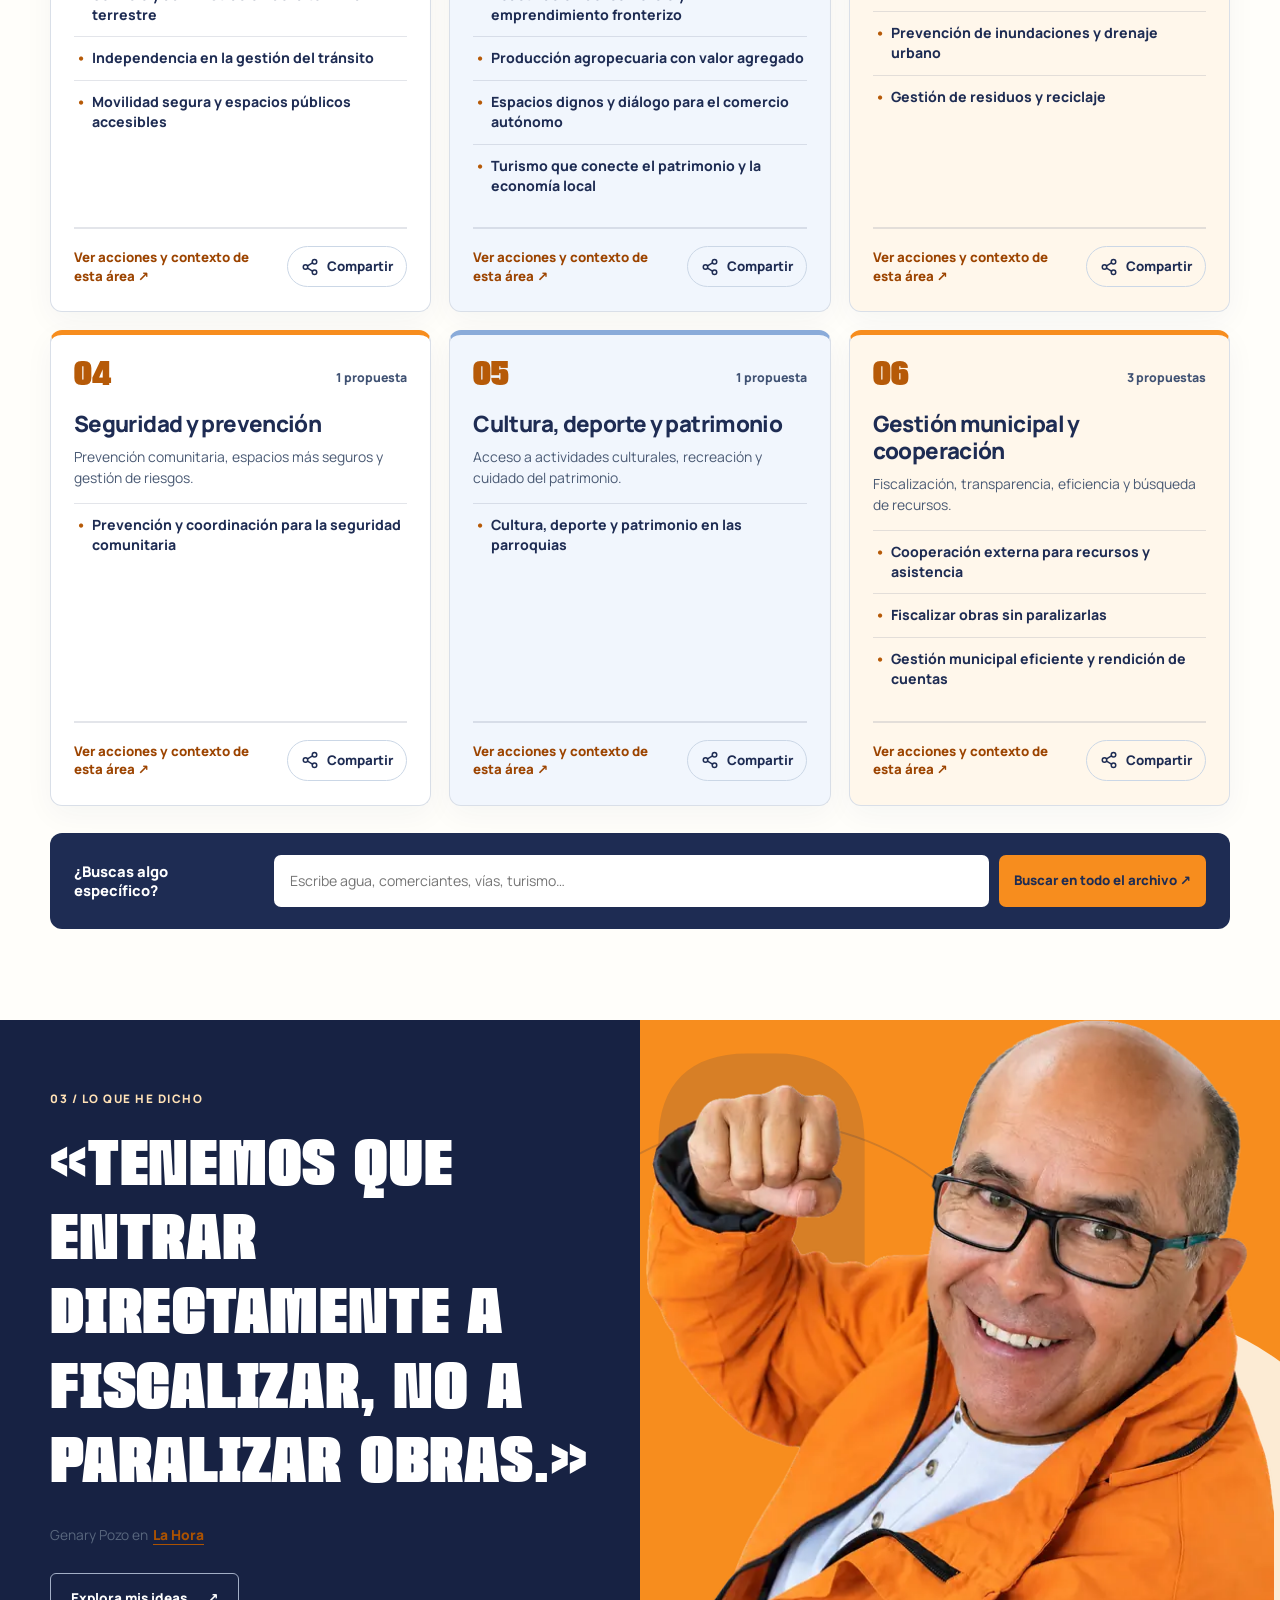
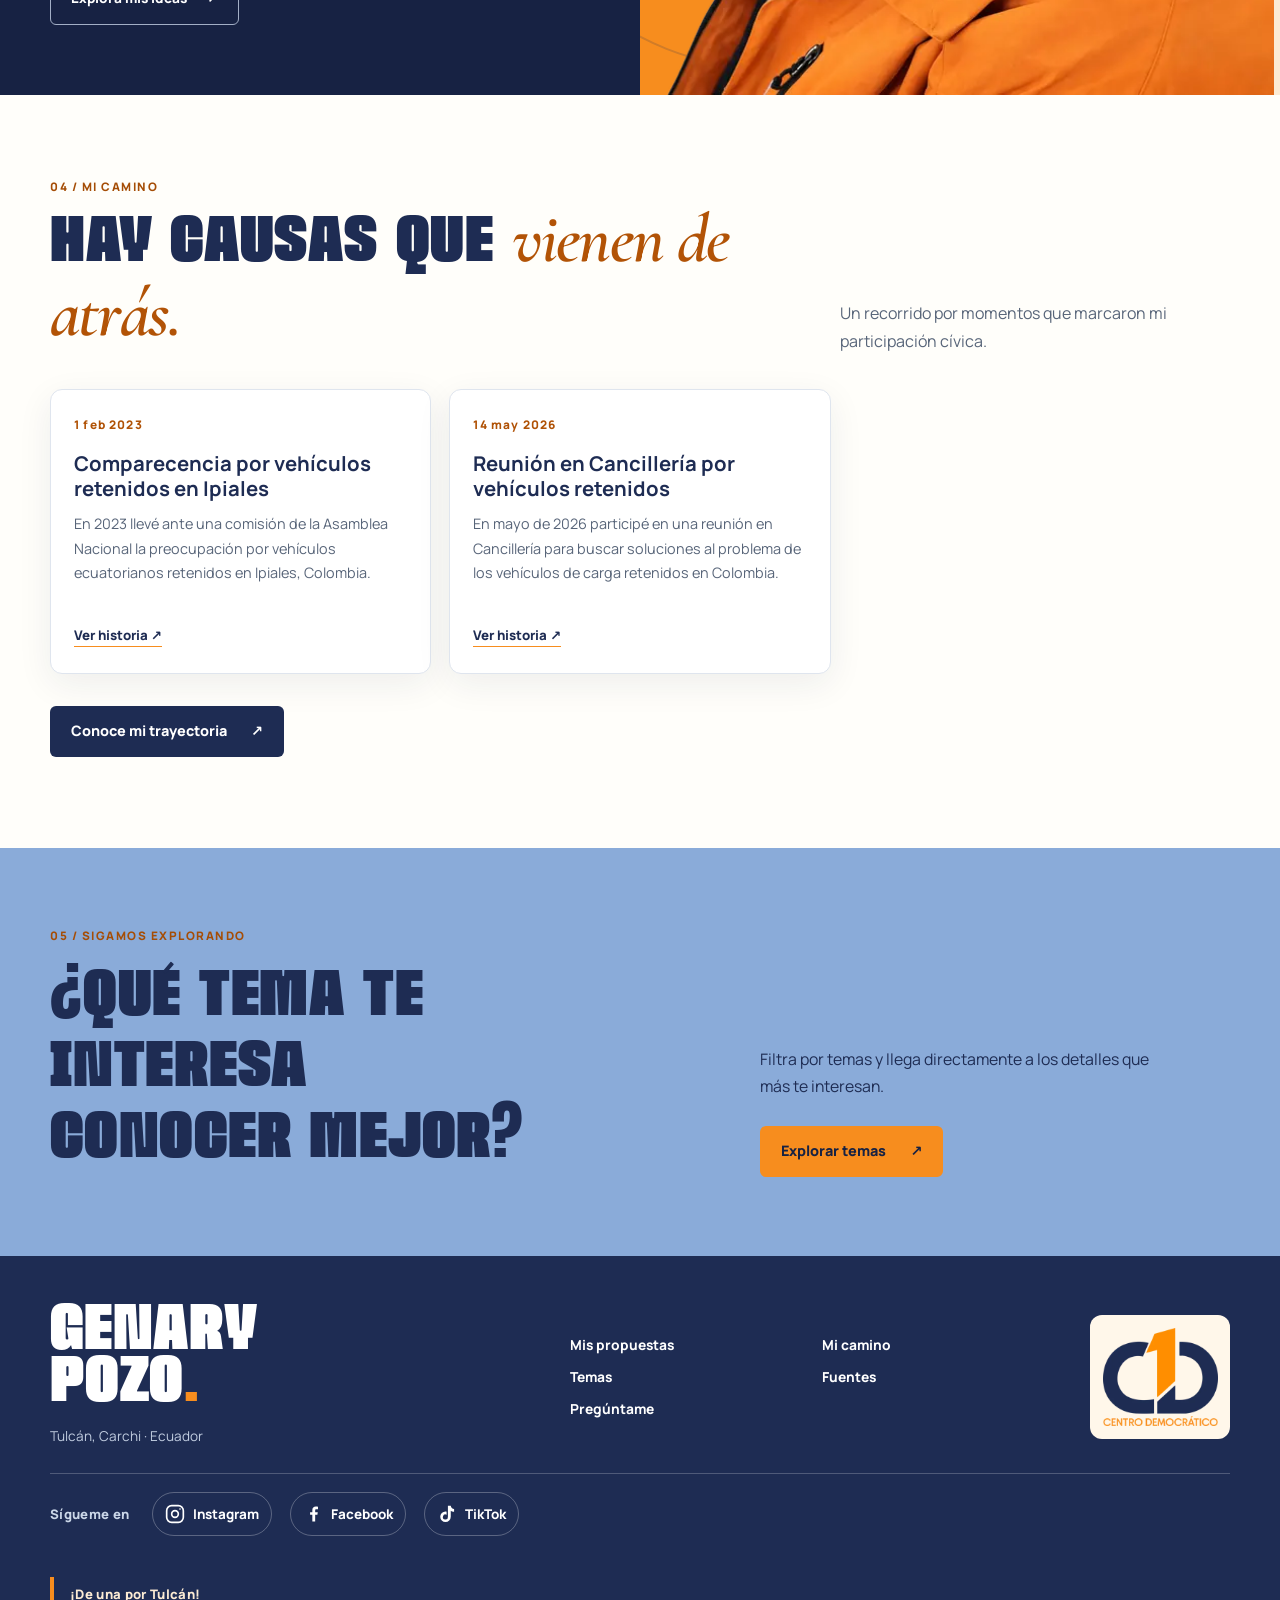
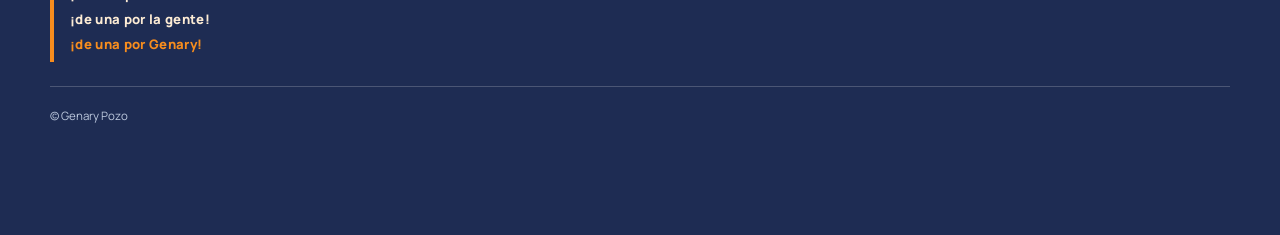
==== commit d0da658f: "Add files via upload" ====
--- a/index.html
+++ b/index.html
@@ -9,7 +9,7 @@
 <link rel="icon" href="assets/favicon.png?v=19" type="image/png" sizes="256x256"/><link rel="icon" href="assets/favicon-32.png?v=19" type="image/png" sizes="32x32"/><link rel="shortcut icon" href="favicon.ico?v=19" type="image/x-icon"/><link rel="apple-touch-icon" href="apple-touch-icon.png?v=19" sizes="180x180"/><link as="image" href="assets/genary-hero.webp" rel="preload" type="image/webp"/>
 <link href="https://fonts.googleapis.com" rel="preconnect"/><link crossorigin="" href="https://fonts.gstatic.com" rel="preconnect"/>
 <link href="https://fonts.googleapis.com/css2?family=Anton&amp;family=Cormorant+Garamond:ital,wght@0,500;0,600;1,500;1,600&amp;family=Manrope:wght@400;500;600;700;800&amp;family=Qwigley&amp;display=swap" rel="stylesheet"/>
-<link href="styles.css?v=23" rel="stylesheet"/><script defer="" src="app.js?v=23"></script><title>Genary Pozo | Tulcán</title>
+<link href="styles.css?v=24" rel="stylesheet"/><script defer="" src="app.js?v=24"></script><title>Genary Pozo | Tulcán</title>
 </head>
 <body data-page="inicio">
 <a class="skip" href="#contenido">Saltar al contenido</a>
--- a/styles.css
+++ b/styles.css
@@ -1094,7 +1094,7 @@
 [hidden]{display:none!important}
 
 /* v23: cierre de campaña integrado en el pie de página. */
-.footer-slogan{padding-bottom:26px}
-.footer-slogan p{display:grid;grid-template-columns:repeat(3,minmax(0,1fr));align-items:center;gap:12px 24px;margin:0;padding:20px 0 20px 20px;border-left:4px solid var(--orange);color:var(--cream);font:800 clamp(1.1rem,2.15vw,1.85rem)/1.25 var(--body);letter-spacing:-.035em}
+/* Eslogan: misma escala tipográfica que «Sígueme en», en todas las pantallas. */
+.footer-slogan{padding-bottom:24px}
+.footer-slogan p{display:grid;grid-template-columns:1fr;gap:5px;margin:0;padding:8px 0 8px 16px;border-left:4px solid var(--orange);color:var(--cream);font:800 .82rem/1.5 var(--body);letter-spacing:.025em}
 .footer-slogan p span:last-child{color:var(--orange)}
-@media(max-width:760px){.footer-slogan p{grid-template-columns:1fr;gap:5px;padding:8px 0 8px 16px;font-size:clamp(1.2rem,4.6vw,1.7rem)}.footer-slogan{padding-bottom:24px}}
